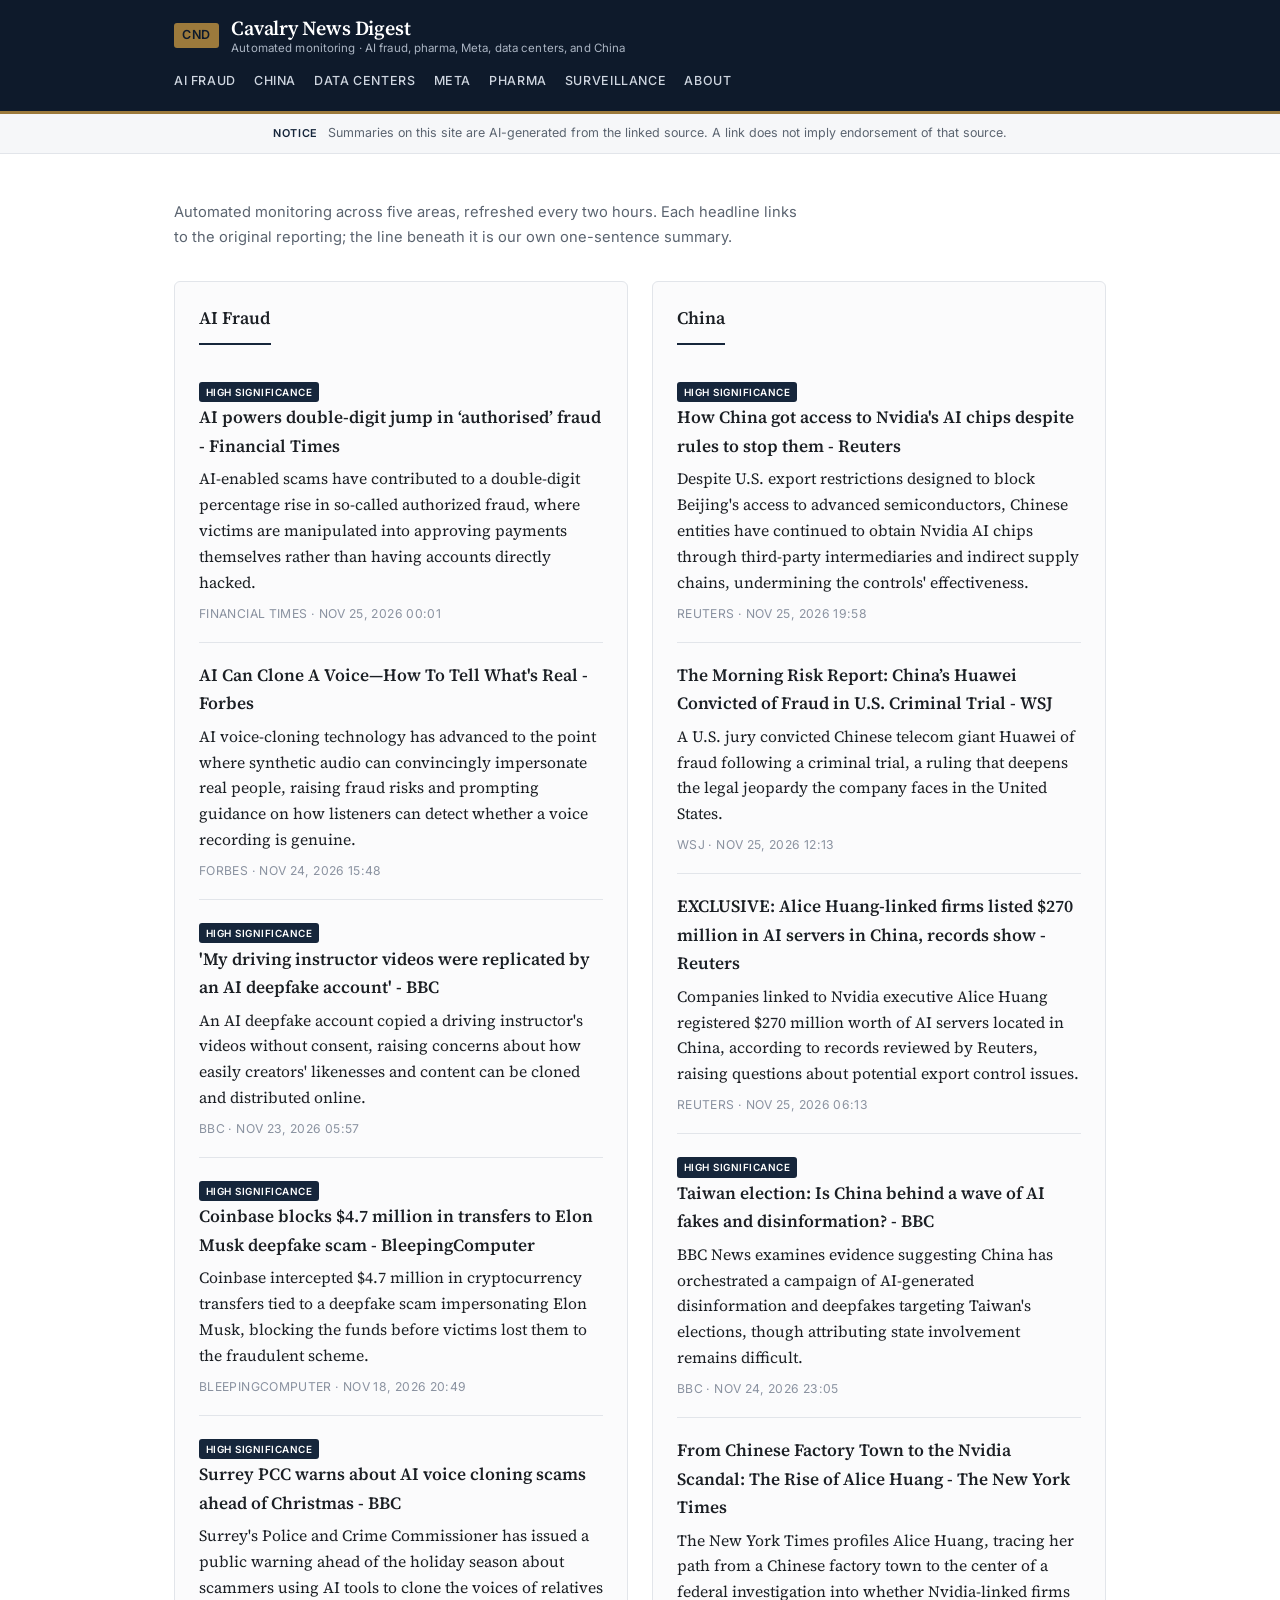
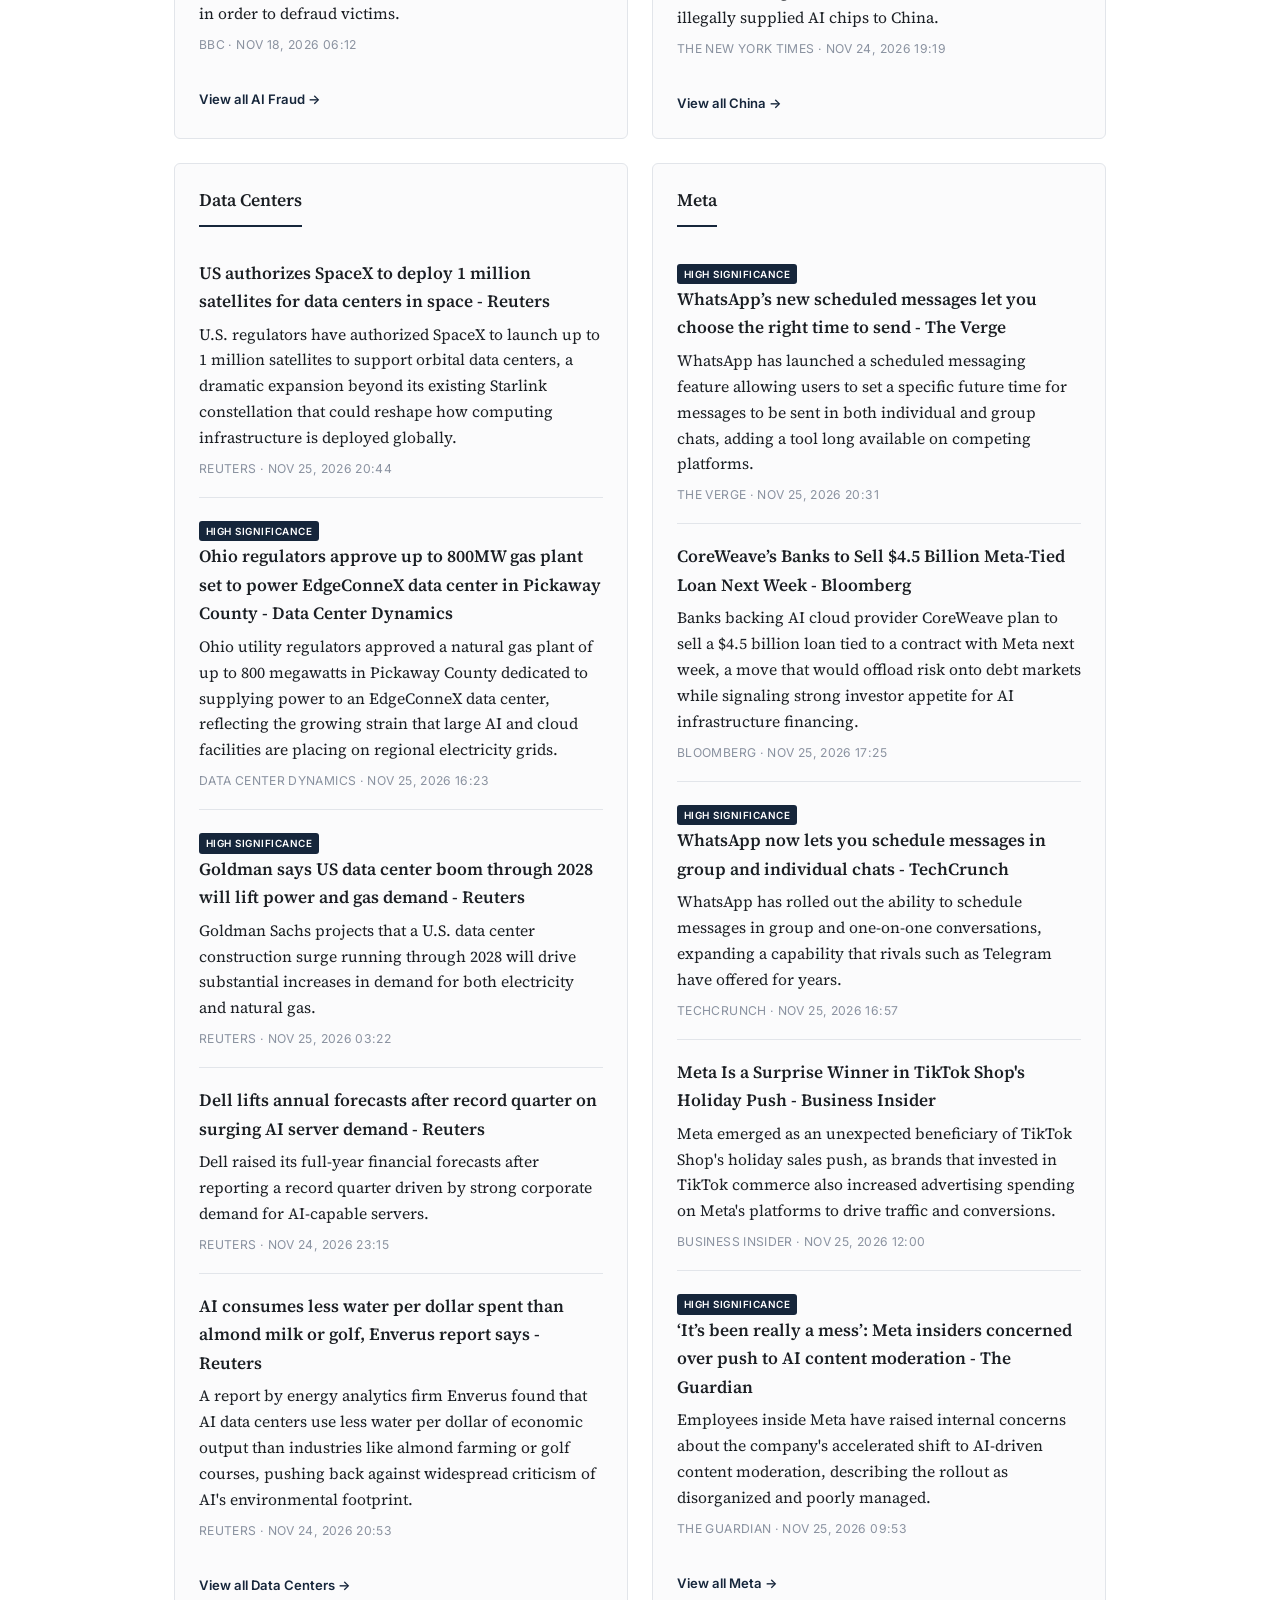
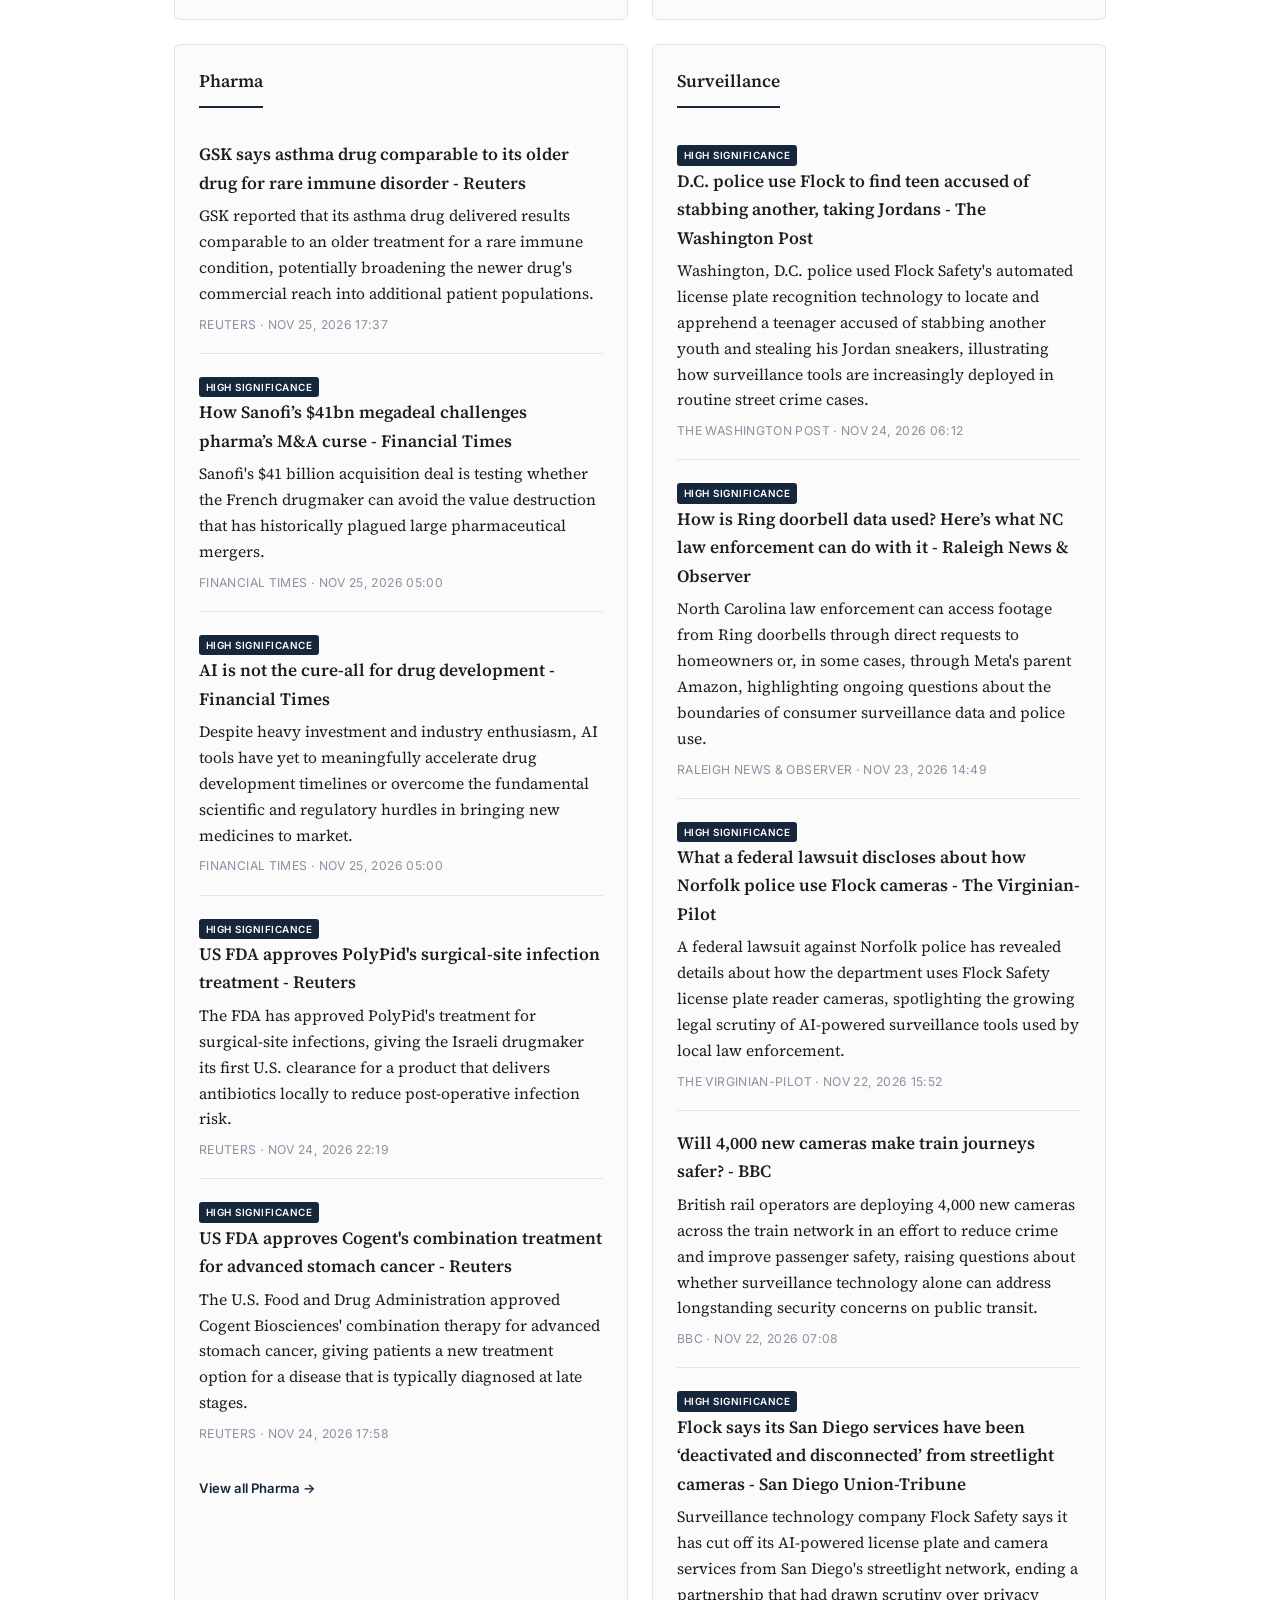
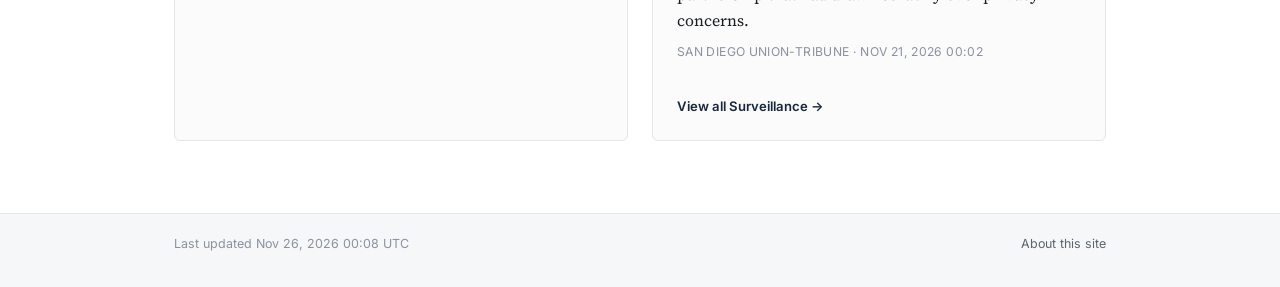
==== docs/index.html @ 22914a7c "chore: update digest.db and rebuild site [skip ci]" ====
<!DOCTYPE html>
<html lang="en">
<head>
<meta charset="utf-8">
<meta name="viewport" content="width=device-width, initial-scale=1">
<title>Cavalry News Digest — AI Fraud, Pharma, Meta, Data Centers, China</title>
<link rel="preconnect" href="https://fonts.googleapis.com">
<link rel="preconnect" href="https://fonts.gstatic.com" crossorigin>
<link href="https://fonts.googleapis.com/css2?family=Source+Serif+4:opsz,wght@8..60,400;8..60,600;8..60,700&family=Inter:wght@400;500;600&display=swap" rel="stylesheet">
<link rel="stylesheet" href="static/style.css">
</head>
<body>
<header class="site-header">
  <div class="site-header-inner">
    <a href="index.html" class="masthead">
      <span class="masthead-mark">CND</span>
      <span class="masthead-text">
        <span class="masthead-title">Cavalry News Digest</span>
        <span class="masthead-tagline">Automated monitoring &middot; AI fraud, pharma, Meta, data centers, and China</span>
      </span>
    </a>
    <nav>
      <a href="pillar/ai_fraud.html">AI Fraud</a><a href="pillar/china.html">China</a><a href="pillar/data_centers.html">Data Centers</a><a href="pillar/meta.html">Meta</a><a href="pillar/pharma.html">Pharma</a><a href="pillar/surveillance.html">Surveillance</a>
      <a href="about.html">About</a>
    </nav>
  </div>
</header>

<div class="disclosure">
  <span class="disclosure-label">Notice</span> Summaries on this site are AI-generated from the linked source. A link does not imply endorsement of that source.
</div>

<main>

<section class="intro">
  <p>Automated monitoring across five areas, refreshed every two hours. Each headline links to the original reporting; the line beneath it is our own one-sentence summary.</p>
</section>

<div class="pillar-grid">
  
  <section class="pillar-card">
    <h2><a href="pillar/ai_fraud.html">AI Fraud</a></h2>
    
      <ul class="item-list">
        
        <li class="item">
          <span class="badge">HIGH SIGNIFICANCE</span>
          <a class="item-title" href="https://news.google.com/rss/articles/CBMihAFBVV95cUxNNF80NGRVYmxHNXJjTFp1dGRLazZGbFNGM2FjUDFaUDNXWjJkR1VpdHFla3BESmZfLTdFR25ieWhLYzBFeFN1UlVILWtWUU9zM0JRM09xcjNlSUhFVlhCRVlMOFA4TGtSQmtVNzRqaW9lc3A4TDkySHRQcTlEbllwQ201Tmg?oc=5" rel="noopener noreferrer">AI powers double-digit jump in ‘authorised’ fraud - Financial Times</a>
          <p class="item-summary">AI-enabled scams have contributed to a double-digit percentage rise in so-called authorized fraud, where victims are manipulated into approving payments themselves rather than having accounts directly hacked.</p>
          <p class="item-meta">Financial Times &middot; Nov 25, 2026 00:01</p>
        </li>
        
        <li class="item">
          
          <a class="item-title" href="https://news.google.com/rss/articles/CBMigwFBVV95cUxNQ1o4R3NDM2lLVm9ROTFxRWIyU0VGcTg4RHV6aElreC12ZFlZMG4wMUpmSDdXVFRVWEVjMUZCTVZJUXpPOXJMOEFZM3pULXVORk8xWEhMRUk4QkhGeW9Md0xFdHVvbDgycHpyZHNVWlFNSklLdF9MYnVaMkNxNTYxVTlNUQ?oc=5" rel="noopener noreferrer">AI Can Clone A Voice—How To Tell What&#39;s Real - Forbes</a>
          <p class="item-summary">AI voice-cloning technology has advanced to the point where synthetic audio can convincingly impersonate real people, raising fraud risks and prompting guidance on how listeners can detect whether a voice recording is genuine.</p>
          <p class="item-meta">Forbes &middot; Nov 24, 2026 15:48</p>
        </li>
        
        <li class="item">
          <span class="badge">HIGH SIGNIFICANCE</span>
          <a class="item-title" href="https://news.google.com/rss/articles/CBMiW0FVX3lxTE53aUlObGZqc3NMdEE0YWhub1BpdUd3bmtwODRRVmdDbmlxR2ZqN2FuN1RNSTdVN19LVktMSVBBNjExVUkyeEdoSGI3WlBWRTBHekd3bDdWakdmbGc?oc=5" rel="noopener noreferrer">&#39;My driving instructor videos were replicated by an AI deepfake account&#39; - BBC</a>
          <p class="item-summary">An AI deepfake account copied a driving instructor&#39;s videos without consent, raising concerns about how easily creators&#39; likenesses and content can be cloned and distributed online.</p>
          <p class="item-meta">BBC &middot; Nov 23, 2026 05:57</p>
        </li>
        
        <li class="item">
          <span class="badge">HIGH SIGNIFICANCE</span>
          <a class="item-title" href="https://news.google.com/rss/articles/[base64]?oc=5" rel="noopener noreferrer">Coinbase blocks $4.7 million in transfers to Elon Musk deepfake scam - BleepingComputer</a>
          <p class="item-summary">Coinbase intercepted $4.7 million in cryptocurrency transfers tied to a deepfake scam impersonating Elon Musk, blocking the funds before victims lost them to the fraudulent scheme.</p>
          <p class="item-meta">BleepingComputer &middot; Nov 18, 2026 20:49</p>
        </li>
        
        <li class="item">
          <span class="badge">HIGH SIGNIFICANCE</span>
          <a class="item-title" href="https://news.google.com/rss/articles/CBMiW0FVX3lxTE5CWUlrNmpTZG9Vamhrd1phaGpOVlFlS2pTTGc3c3FKZk40cUpTV2lyU2Jtdm1aTktUTXJ6a2hBY1pjdlg5bWtyT05Bdk9QaE8ycFRLOVhlbE1aZDg?oc=5" rel="noopener noreferrer">Surrey PCC warns about AI voice cloning scams ahead of Christmas - BBC</a>
          <p class="item-summary">Surrey&#39;s Police and Crime Commissioner has issued a public warning ahead of the holiday season about scammers using AI tools to clone the voices of relatives in order to defraud victims.</p>
          <p class="item-meta">BBC &middot; Nov 18, 2026 06:12</p>
        </li>
        
      </ul>
      <a class="view-all" href="pillar/ai_fraud.html">View all AI Fraud →</a>
    
  </section>
  
  <section class="pillar-card">
    <h2><a href="pillar/china.html">China</a></h2>
    
      <ul class="item-list">
        
        <li class="item">
          <span class="badge">HIGH SIGNIFICANCE</span>
          <a class="item-title" href="https://news.google.com/rss/articles/[base64]?oc=5" rel="noopener noreferrer">How China got access to Nvidia&#39;s AI chips despite rules to stop them - Reuters</a>
          <p class="item-summary">Despite U.S. export restrictions designed to block Beijing&#39;s access to advanced semiconductors, Chinese entities have continued to obtain Nvidia AI chips through third-party intermediaries and indirect supply chains, undermining the controls&#39; effectiveness.</p>
          <p class="item-meta">Reuters &middot; Nov 25, 2026 19:58</p>
        </li>
        
        <li class="item">
          
          <a class="item-title" href="https://news.google.com/rss/articles/[base64]?oc=5" rel="noopener noreferrer">The Morning Risk Report: China’s Huawei Convicted of Fraud in U.S. Criminal Trial - WSJ</a>
          <p class="item-summary">A U.S. jury convicted Chinese telecom giant Huawei of fraud following a criminal trial, a ruling that deepens the legal jeopardy the company faces in the United States.</p>
          <p class="item-meta">WSJ &middot; Nov 25, 2026 12:13</p>
        </li>
        
        <li class="item">
          
          <a class="item-title" href="https://news.google.com/rss/articles/[base64]?oc=5" rel="noopener noreferrer">EXCLUSIVE: Alice Huang-linked firms listed $270 million in AI servers in China, records show - Reuters</a>
          <p class="item-summary">Companies linked to Nvidia executive Alice Huang registered $270 million worth of AI servers located in China, according to records reviewed by Reuters, raising questions about potential export control issues.</p>
          <p class="item-meta">Reuters &middot; Nov 25, 2026 06:13</p>
        </li>
        
        <li class="item">
          <span class="badge">HIGH SIGNIFICANCE</span>
          <a class="item-title" href="https://news.google.com/rss/articles/CBMiW0FVX3lxTFB5UnMtT3h2WTBtb1g5eG1ZTEx1VEx1clpyS1dIdTdhNHBmNS1sbFRZa01RamRQY3ZBUEFCdGw1blIxMlNUSENTWktkbHdsNDZmVG12NXRDazVoSUk?oc=5" rel="noopener noreferrer">Taiwan election: Is China behind a wave of AI fakes and disinformation? - BBC</a>
          <p class="item-summary">BBC News examines evidence suggesting China has orchestrated a campaign of AI-generated disinformation and deepfakes targeting Taiwan&#39;s elections, though attributing state involvement remains difficult.</p>
          <p class="item-meta">BBC &middot; Nov 24, 2026 23:05</p>
        </li>
        
        <li class="item">
          
          <a class="item-title" href="https://news.google.com/rss/articles/CBMifkFVX3lxTE5zelRkcXN1RXlRQWpxa3AweUdLaHc5Y191WEZDdkljbmwtYlhEVVEyNzhLS0I3azBxR0ExWUFqcUp1ZXZPU3FRRzd3OU5NbV9HeEpYd3Qzb01OS2V3VVVtR0dFQm9YOVg1MHc1UWdqQmxvTnRPUTNXRHV0UjBDQQ?oc=5" rel="noopener noreferrer">From Chinese Factory Town to the Nvidia Scandal: The Rise of Alice Huang - The New York Times</a>
          <p class="item-summary">The New York Times profiles Alice Huang, tracing her path from a Chinese factory town to the center of a federal investigation into whether Nvidia-linked firms illegally supplied AI chips to China.</p>
          <p class="item-meta">The New York Times &middot; Nov 24, 2026 19:19</p>
        </li>
        
      </ul>
      <a class="view-all" href="pillar/china.html">View all China →</a>
    
  </section>
  
  <section class="pillar-card">
    <h2><a href="pillar/data_centers.html">Data Centers</a></h2>
    
      <ul class="item-list">
        
        <li class="item">
          
          <a class="item-title" href="https://news.google.com/rss/articles/[base64]?oc=5" rel="noopener noreferrer">US authorizes SpaceX to deploy 1 million satellites for data centers in space - Reuters</a>
          <p class="item-summary">U.S. regulators have authorized SpaceX to launch up to 1 million satellites to support orbital data centers, a dramatic expansion beyond its existing Starlink constellation that could reshape how computing infrastructure is deployed globally.</p>
          <p class="item-meta">Reuters &middot; Nov 25, 2026 20:44</p>
        </li>
        
        <li class="item">
          <span class="badge">HIGH SIGNIFICANCE</span>
          <a class="item-title" href="https://news.google.com/rss/articles/[base64]?oc=5" rel="noopener noreferrer">Ohio regulators approve up to 800MW gas plant set to power EdgeConneX data center in Pickaway County - Data Center Dynamics</a>
          <p class="item-summary">Ohio utility regulators approved a natural gas plant of up to 800 megawatts in Pickaway County dedicated to supplying power to an EdgeConneX data center, reflecting the growing strain that large AI and cloud facilities are placing on regional electricity grids.</p>
          <p class="item-meta">Data Center Dynamics &middot; Nov 25, 2026 16:23</p>
        </li>
        
        <li class="item">
          <span class="badge">HIGH SIGNIFICANCE</span>
          <a class="item-title" href="https://news.google.com/rss/articles/[base64]?oc=5" rel="noopener noreferrer">Goldman says US data center boom through 2028 will lift power and gas demand - Reuters</a>
          <p class="item-summary">Goldman Sachs projects that a U.S. data center construction surge running through 2028 will drive substantial increases in demand for both electricity and natural gas.</p>
          <p class="item-meta">Reuters &middot; Nov 25, 2026 03:22</p>
        </li>
        
        <li class="item">
          
          <a class="item-title" href="https://news.google.com/rss/articles/[base64]?oc=5" rel="noopener noreferrer">Dell lifts annual forecasts after record quarter on surging AI server demand - Reuters</a>
          <p class="item-summary">Dell raised its full-year financial forecasts after reporting a record quarter driven by strong corporate demand for AI-capable servers.</p>
          <p class="item-meta">Reuters &middot; Nov 24, 2026 23:15</p>
        </li>
        
        <li class="item">
          
          <a class="item-title" href="https://news.google.com/rss/articles/[base64]?oc=5" rel="noopener noreferrer">AI consumes less water per dollar spent than almond milk or golf, Enverus report says - Reuters</a>
          <p class="item-summary">A report by energy analytics firm Enverus found that AI data centers use less water per dollar of economic output than industries like almond farming or golf courses, pushing back against widespread criticism of AI&#39;s environmental footprint.</p>
          <p class="item-meta">Reuters &middot; Nov 24, 2026 20:53</p>
        </li>
        
      </ul>
      <a class="view-all" href="pillar/data_centers.html">View all Data Centers →</a>
    
  </section>
  
  <section class="pillar-card">
    <h2><a href="pillar/meta.html">Meta</a></h2>
    
      <ul class="item-list">
        
        <li class="item">
          <span class="badge">HIGH SIGNIFICANCE</span>
          <a class="item-title" href="https://news.google.com/rss/articles/CBMic0FVX3lxTFBjUEt1ZnJSYlppSE9EZEQyOG1aZ3gwM2UtcFZyYk8wWHM3cFJkV0s4NWVPMVBZOHplNzdnWlpkakdFOVk5ZHZVMzV5bzhVUExYMktRbW1ZUjdzVFZGZkJBVEtrSmw4X0Y5RlF3amUzYVktSE0?oc=5" rel="noopener noreferrer">WhatsApp’s new scheduled messages let you choose the right time to send - The Verge</a>
          <p class="item-summary">WhatsApp has launched a scheduled messaging feature allowing users to set a specific future time for messages to be sent in both individual and group chats, adding a tool long available on competing platforms.</p>
          <p class="item-meta">The Verge &middot; Nov 25, 2026 20:31</p>
        </li>
        
        <li class="item">
          
          <a class="item-title" href="https://news.google.com/rss/articles/[base64]?oc=5" rel="noopener noreferrer">CoreWeave’s Banks to Sell $4.5 Billion Meta-Tied Loan Next Week - Bloomberg</a>
          <p class="item-summary">Banks backing AI cloud provider CoreWeave plan to sell a $4.5 billion loan tied to a contract with Meta next week, a move that would offload risk onto debt markets while signaling strong investor appetite for AI infrastructure financing.</p>
          <p class="item-meta">Bloomberg &middot; Nov 25, 2026 17:25</p>
        </li>
        
        <li class="item">
          <span class="badge">HIGH SIGNIFICANCE</span>
          <a class="item-title" href="https://news.google.com/rss/articles/[base64]?oc=5" rel="noopener noreferrer">WhatsApp now lets you schedule messages in group and individual chats - TechCrunch</a>
          <p class="item-summary">WhatsApp has rolled out the ability to schedule messages in group and one-on-one conversations, expanding a capability that rivals such as Telegram have offered for years.</p>
          <p class="item-meta">TechCrunch &middot; Nov 25, 2026 16:57</p>
        </li>
        
        <li class="item">
          
          <a class="item-title" href="https://news.google.com/rss/articles/[base64]?oc=5" rel="noopener noreferrer">Meta Is a Surprise Winner in TikTok Shop&#39;s Holiday Push - Business Insider</a>
          <p class="item-summary">Meta emerged as an unexpected beneficiary of TikTok Shop&#39;s holiday sales push, as brands that invested in TikTok commerce also increased advertising spending on Meta&#39;s platforms to drive traffic and conversions.</p>
          <p class="item-meta">Business Insider &middot; Nov 25, 2026 12:00</p>
        </li>
        
        <li class="item">
          <span class="badge">HIGH SIGNIFICANCE</span>
          <a class="item-title" href="https://news.google.com/rss/articles/[base64]?oc=5" rel="noopener noreferrer">‘It’s been really a mess’: Meta insiders concerned over push to AI content moderation - The Guardian</a>
          <p class="item-summary">Employees inside Meta have raised internal concerns about the company&#39;s accelerated shift to AI-driven content moderation, describing the rollout as disorganized and poorly managed.</p>
          <p class="item-meta">The Guardian &middot; Nov 25, 2026 09:53</p>
        </li>
        
      </ul>
      <a class="view-all" href="pillar/meta.html">View all Meta →</a>
    
  </section>
  
  <section class="pillar-card">
    <h2><a href="pillar/pharma.html">Pharma</a></h2>
    
      <ul class="item-list">
        
        <li class="item">
          
          <a class="item-title" href="https://news.google.com/rss/articles/[base64]?oc=5" rel="noopener noreferrer">GSK says asthma drug comparable to its older drug for rare immune disorder - Reuters</a>
          <p class="item-summary">GSK reported that its asthma drug delivered results comparable to an older treatment for a rare immune condition, potentially broadening the newer drug&#39;s commercial reach into additional patient populations.</p>
          <p class="item-meta">Reuters &middot; Nov 25, 2026 17:37</p>
        </li>
        
        <li class="item">
          <span class="badge">HIGH SIGNIFICANCE</span>
          <a class="item-title" href="https://news.google.com/rss/articles/CBMihAFBVV95cUxQQ3lkbVA4QjBBT0RvbTAzRUZnOXp5UHotVkhVcXo3RldNVXYybTQ3STR2Q0laeS05cnJFUzRVR1hfazdzYkxCbFhEcmxEVUFXUThuT1N3THdMR29hdTdidzUwM2xGa2ozTmVsYnpERzFPb1A0RkxKSnZ4ZGY4X2NvNDdZeHo?oc=5" rel="noopener noreferrer">How Sanofi’s $41bn megadeal challenges pharma’s M&amp;A curse - Financial Times</a>
          <p class="item-summary">Sanofi&#39;s $41 billion acquisition deal is testing whether the French drugmaker can avoid the value destruction that has historically plagued large pharmaceutical mergers.</p>
          <p class="item-meta">Financial Times &middot; Nov 25, 2026 05:00</p>
        </li>
        
        <li class="item">
          <span class="badge">HIGH SIGNIFICANCE</span>
          <a class="item-title" href="https://news.google.com/rss/articles/CBMicEFVX3lxTE5pbnRveWRjV1k0c3Q3dG9UUFhoMG1KQ0hKQkIwS0VIbENfbXEwTEZBSXJEVHRfMm5tRDh6RkZ0TmYyWTdPUXl0WHJ5YjA4VW01cUc5Qm1WTVZTV0hWcTk4akRQTEJiTGhUVzg2Z0dPdnE?oc=5" rel="noopener noreferrer">AI is not the cure-all for drug development - Financial Times</a>
          <p class="item-summary">Despite heavy investment and industry enthusiasm, AI tools have yet to meaningfully accelerate drug development timelines or overcome the fundamental scientific and regulatory hurdles in bringing new medicines to market.</p>
          <p class="item-meta">Financial Times &middot; Nov 25, 2026 05:00</p>
        </li>
        
        <li class="item">
          <span class="badge">HIGH SIGNIFICANCE</span>
          <a class="item-title" href="https://news.google.com/rss/articles/[base64]?oc=5" rel="noopener noreferrer">US FDA approves PolyPid&#39;s surgical-site infection treatment - Reuters</a>
          <p class="item-summary">The FDA has approved PolyPid&#39;s treatment for surgical-site infections, giving the Israeli drugmaker its first U.S. clearance for a product that delivers antibiotics locally to reduce post-operative infection risk.</p>
          <p class="item-meta">Reuters &middot; Nov 24, 2026 22:19</p>
        </li>
        
        <li class="item">
          <span class="badge">HIGH SIGNIFICANCE</span>
          <a class="item-title" href="https://news.google.com/rss/articles/[base64]?oc=5" rel="noopener noreferrer">US FDA approves Cogent&#39;s combination treatment for advanced stomach cancer - Reuters</a>
          <p class="item-summary">The U.S. Food and Drug Administration approved Cogent Biosciences&#39; combination therapy for advanced stomach cancer, giving patients a new treatment option for a disease that is typically diagnosed at late stages.</p>
          <p class="item-meta">Reuters &middot; Nov 24, 2026 17:58</p>
        </li>
        
      </ul>
      <a class="view-all" href="pillar/pharma.html">View all Pharma →</a>
    
  </section>
  
  <section class="pillar-card">
    <h2><a href="pillar/surveillance.html">Surveillance</a></h2>
    
      <ul class="item-list">
        
        <li class="item">
          <span class="badge">HIGH SIGNIFICANCE</span>
          <a class="item-title" href="https://news.google.com/rss/articles/[base64]?oc=5" rel="noopener noreferrer">D.C. police use Flock to find teen accused of stabbing another, taking Jordans - The Washington Post</a>
          <p class="item-summary">Washington, D.C. police used Flock Safety&#39;s automated license plate recognition technology to locate and apprehend a teenager accused of stabbing another youth and stealing his Jordan sneakers, illustrating how surveillance tools are increasingly deployed in routine street crime cases.</p>
          <p class="item-meta">The Washington Post &middot; Nov 24, 2026 06:12</p>
        </li>
        
        <li class="item">
          <span class="badge">HIGH SIGNIFICANCE</span>
          <a class="item-title" href="https://news.google.com/rss/articles/[base64]?oc=5" rel="noopener noreferrer">How is Ring doorbell data used? Here’s what NC law enforcement can do with it - Raleigh News &amp; Observer</a>
          <p class="item-summary">North Carolina law enforcement can access footage from Ring doorbells through direct requests to homeowners or, in some cases, through Meta&#39;s parent Amazon, highlighting ongoing questions about the boundaries of consumer surveillance data and police use.</p>
          <p class="item-meta">Raleigh News &amp; Observer &middot; Nov 23, 2026 14:49</p>
        </li>
        
        <li class="item">
          <span class="badge">HIGH SIGNIFICANCE</span>
          <a class="item-title" href="https://news.google.com/rss/articles/[base64]?oc=5" rel="noopener noreferrer">What a federal lawsuit discloses about how Norfolk police use Flock cameras - The Virginian-Pilot</a>
          <p class="item-summary">A federal lawsuit against Norfolk police has revealed details about how the department uses Flock Safety license plate reader cameras, spotlighting the growing legal scrutiny of AI-powered surveillance tools used by local law enforcement.</p>
          <p class="item-meta">The Virginian-Pilot &middot; Nov 22, 2026 15:52</p>
        </li>
        
        <li class="item">
          
          <a class="item-title" href="https://news.google.com/rss/articles/CBMiW0FVX3lxTFB5RjFYNWxfQmtBT1poS2pqbDRwSHZCZG9CX3FTSldRbV8wLVg5enZDQTNCYzgzSENpcnhRcWZXeUpjVGl5OUdMNE5tUUZSb214dUNESnVZbGxwSUk?oc=5" rel="noopener noreferrer">Will 4,000 new cameras make train journeys safer? - BBC</a>
          <p class="item-summary">British rail operators are deploying 4,000 new cameras across the train network in an effort to reduce crime and improve passenger safety, raising questions about whether surveillance technology alone can address longstanding security concerns on public transit.</p>
          <p class="item-meta">BBC &middot; Nov 22, 2026 07:08</p>
        </li>
        
        <li class="item">
          <span class="badge">HIGH SIGNIFICANCE</span>
          <a class="item-title" href="https://news.google.com/rss/articles/[base64]?oc=5" rel="noopener noreferrer">Flock says its San Diego services have been ‘deactivated and disconnected’ from streetlight cameras - San Diego Union-Tribune</a>
          <p class="item-summary">Surveillance technology company Flock Safety says it has cut off its AI-powered license plate and camera services from San Diego&#39;s streetlight network, ending a partnership that had drawn scrutiny over privacy concerns.</p>
          <p class="item-meta">San Diego Union-Tribune &middot; Nov 21, 2026 00:02</p>
        </li>
        
      </ul>
      <a class="view-all" href="pillar/surveillance.html">View all Surveillance →</a>
    
  </section>
  
</div>


</main>

<footer>
  <div class="footer-inner">
    <p class="footer-updated">Last updated Nov 26, 2026 00:08 UTC</p>
    <p class="footer-links"><a href="about.html">About this site</a></p>
  </div>
</footer>
</body>
</html>
---- docs/static/style.css ----
:root {
  --navy: #16263b;
  --navy-deep: #0e1a2b;
  --gold: #9c7a3c;
  --text: #1b1f24;
  --muted: #5b6470;
  --faint: #8a92a0;
  --border: #e2e5ea;
  --border-strong: #c9ced6;
  --bg: #ffffff;
  --bg-subtle: #f6f7f9;
  --bg-card: #fbfbfc;
  --serif: "Source Serif 4", Georgia, "Times New Roman", serif;
  --sans: "Inter", -apple-system, BlinkMacSystemFont, "Segoe UI", sans-serif;
}

* { box-sizing: border-box; }

html { -webkit-font-smoothing: antialiased; }

body {
  font-family: var(--serif);
  color: var(--text);
  background: var(--bg);
  margin: 0;
  line-height: 1.65;
}

a { color: var(--navy); text-decoration: none; }
a:hover { text-decoration: underline; }

/* ── Masthead ─────────────────────────────────────────────────────────────── */

.site-header {
  background: var(--navy-deep);
  border-bottom: 3px solid var(--gold);
}
.site-header-inner {
  max-width: 980px;
  margin: 0 auto;
  display: flex;
  justify-content: space-between;
  align-items: center;
  flex-wrap: wrap;
  gap: 16px;
  padding: 16px 24px;
}

.masthead {
  display: flex;
  align-items: center;
  gap: 12px;
  color: #fff;
}
.masthead:hover { text-decoration: none; }
.masthead-mark {
  font-family: var(--sans);
  font-weight: 600;
  font-size: 0.78rem;
  letter-spacing: 0.06em;
  color: var(--navy-deep);
  background: var(--gold);
  padding: 6px 8px;
  border-radius: 3px;
  line-height: 1;
}
.masthead-text {
  display: flex;
  flex-direction: column;
  line-height: 1.25;
}
.masthead-title {
  font-family: var(--serif);
  font-weight: 600;
  font-size: 1.25rem;
  color: #fff;
  letter-spacing: -0.01em;
}
.masthead-tagline {
  font-family: var(--sans);
  font-size: 0.72rem;
  color: #aab4c2;
  letter-spacing: 0.01em;
}

.site-header nav {
  display: flex;
  flex-wrap: wrap;
  gap: 4px 18px;
}
.site-header nav a {
  font-family: var(--sans);
  font-size: 0.78rem;
  font-weight: 500;
  color: #cfd6e0;
  text-transform: uppercase;
  letter-spacing: 0.05em;
  padding-bottom: 2px;
  border-bottom: 1px solid transparent;
}
.site-header nav a:hover {
  color: #fff;
  text-decoration: none;
  border-bottom-color: var(--gold);
}

/* ── Disclosure strip ─────────────────────────────────────────────────────── */

.disclosure {
  background: var(--bg-subtle);
  border-bottom: 1px solid var(--border);
  font-family: var(--sans);
  font-size: 0.78rem;
  color: var(--muted);
  text-align: center;
  padding: 9px 16px;
}
.disclosure-label {
  font-weight: 600;
  color: var(--navy);
  text-transform: uppercase;
  font-size: 0.68rem;
  letter-spacing: 0.06em;
  margin-right: 6px;
}

/* ── Layout ───────────────────────────────────────────────────────────────── */

main {
  max-width: 980px;
  margin: 0 auto;
  padding: 32px 24px 72px;
}

.intro {
  font-family: var(--sans);
  font-size: 0.92rem;
  color: var(--muted);
  margin-bottom: 32px;
  max-width: 640px;
}

/* ── Home page pillar cards ──────────────────────────────────────────────── */

.pillar-grid {
  display: grid;
  grid-template-columns: repeat(auto-fit, minmax(400px, 1fr));
  gap: 24px;
}

.pillar-card {
  background: var(--bg-card);
  border: 1px solid var(--border);
  border-radius: 6px;
  padding: 22px 24px;
}
.pillar-card h2 {
  margin: 0 0 14px;
  font-size: 1.1rem;
  font-weight: 600;
  border-bottom: 2px solid var(--navy);
  padding-bottom: 10px;
  display: inline-block;
}
.pillar-card h2 a { color: var(--text); }
.pillar-card h2 a:hover { text-decoration: none; color: var(--navy); }

/* ── Section headings (pillar pages) ─────────────────────────────────────── */

.section-heading {
  margin-top: 40px;
  font-family: var(--sans);
  font-size: 0.82rem;
  font-weight: 600;
  text-transform: uppercase;
  letter-spacing: 0.08em;
  color: var(--navy);
  border-bottom: 1px solid var(--border);
  padding-bottom: 8px;
}

.pillar-page-header {
  display: flex;
  justify-content: space-between;
  align-items: baseline;
  flex-wrap: wrap;
  gap: 12px;
  border-bottom: 3px solid var(--navy);
  padding-bottom: 14px;
}
.pillar-page-header h1 {
  margin: 0;
  font-size: 1.85rem;
  font-weight: 600;
  letter-spacing: -0.01em;
}
.date-filter {
  font-family: var(--sans);
  font-size: 0.82rem;
  color: var(--muted);
}
.date-filter select {
  font-family: var(--sans);
  font-size: 0.82rem;
  padding: 4px 6px;
  border: 1px solid var(--border-strong);
  border-radius: 4px;
  background: #fff;
  color: var(--text);
}

/* ── Items ────────────────────────────────────────────────────────────────── */

.item-list { list-style: none; margin: 0; padding: 0; }
.item { padding: 18px 0; border-bottom: 1px solid var(--border); }
.item:last-child { border-bottom: none; }

.item-title {
  font-size: 1.08rem;
  font-weight: 600;
  display: inline-block;
  color: var(--text);
}
.item-title:hover { color: var(--navy); }

.item-summary {
  margin: 6px 0 8px;
  font-size: 0.98rem;
  color: var(--text);
}
.item-meta {
  margin: 0;
  font-family: var(--sans);
  font-size: 0.76rem;
  color: var(--faint);
  text-transform: uppercase;
  letter-spacing: 0.03em;
}

.badge {
  display: inline-block;
  font-family: var(--sans);
  font-size: 0.62rem;
  font-weight: 600;
  background: var(--navy);
  color: #fff;
  padding: 2px 7px;
  border-radius: 3px;
  margin-right: 8px;
  vertical-align: middle;
  letter-spacing: 0.05em;
  text-transform: uppercase;
}

.view-all {
  display: inline-block;
  margin-top: 16px;
  font-family: var(--sans);
  font-size: 0.82rem;
  font-weight: 600;
  color: var(--navy);
}

.empty-state {
  font-family: var(--sans);
  color: var(--faint);
  font-style: italic;
  font-size: 0.9rem;
}

/* ── Footer ───────────────────────────────────────────────────────────────── */

footer {
  background: var(--bg-subtle);
  border-top: 1px solid var(--border);
}
.footer-inner {
  max-width: 980px;
  margin: 0 auto;
  padding: 20px 24px 32px;
  font-family: var(--sans);
  font-size: 0.78rem;
  color: var(--faint);
  display: flex;
  justify-content: space-between;
  flex-wrap: wrap;
  gap: 8px;
}
.footer-updated { margin: 0; }
.footer-links { margin: 0; }
.footer-links a { color: var(--muted); }

/* ── Social Pulse ─────────────────────────────────────────────────────────── */

:root {
  --social: #7c4a1e;          /* warm amber-brown — distinct from news navy */
  --social-light: #a0601a;
  --social-bg: #fdf8f3;
  --social-border: #e8d5bf;
  --social-warn-bg: #fff8eb;
  --social-warn-border: #d97706;
}

.social-pulse-preview {
  margin-top: 48px;
  padding-top: 32px;
  border-top: 3px solid var(--social-border);
}

.social-preview-header {
  display: flex;
  justify-content: space-between;
  align-items: flex-start;
  flex-wrap: wrap;
  gap: 12px;
  margin-bottom: 12px;
}
.social-preview-title {
  margin: 0 0 2px;
  font-size: 1.3rem;
  font-weight: 600;
  color: var(--social);
  letter-spacing: -0.01em;
}
.social-preview-subhead {
  margin: 0;
  font-family: var(--sans);
  font-size: 0.8rem;
  color: var(--muted);
}

/* Warning banners */
.social-warning {
  background: var(--social-warn-bg);
  border: 1px solid var(--social-warn-border);
  border-left: 4px solid var(--social-warn-border);
  border-radius: 4px;
  font-family: var(--sans);
  font-size: 0.82rem;
  color: var(--text);
  padding: 12px 16px;
  margin-bottom: 28px;
  max-width: 760px;
}
.social-warning-inline {
  background: var(--social-warn-bg);
  border-left: 3px solid var(--social-warn-border);
  font-family: var(--sans);
  font-size: 0.78rem;
  color: var(--muted);
  padding: 8px 12px;
  margin-bottom: 20px;
  border-radius: 0 3px 3px 0;
}
.social-warning-label {
  font-weight: 700;
  color: #92400e;
  text-transform: uppercase;
  font-size: 0.68rem;
  letter-spacing: 0.06em;
  margin-right: 6px;
}

/* Home page grid */
.social-grid {
  display: grid;
  grid-template-columns: repeat(auto-fit, minmax(340px, 1fr));
  gap: 20px;
}
.social-card {
  background: var(--social-bg);
  border: 1px solid var(--social-border);
  border-radius: 6px;
  padding: 18px 20px;
}
.social-card-heading {
  margin: 0 0 12px;
  font-size: 0.95rem;
  font-weight: 600;
  color: var(--social);
  font-family: var(--sans);
  text-transform: uppercase;
  letter-spacing: 0.05em;
  border-bottom: 1px solid var(--social-border);
  padding-bottom: 8px;
}

/* Full Social Pulse page */
.social-pulse-page {}
.social-page-header {
  border-bottom: 3px solid var(--social);
  padding-bottom: 14px;
  margin-bottom: 24px;
}
.social-page-header h1 {
  margin: 0 0 4px;
  font-size: 1.85rem;
  font-weight: 600;
  color: var(--social);
  letter-spacing: -0.01em;
}
.social-page-subhead {
  margin: 0;
  font-family: var(--sans);
  font-size: 0.88rem;
  color: var(--muted);
}
.social-pillar-section {
  margin-bottom: 40px;
}
.social-pillar-heading {
  font-family: var(--sans);
  font-size: 0.82rem;
  font-weight: 700;
  text-transform: uppercase;
  letter-spacing: 0.08em;
  color: var(--social);
  border-bottom: 1px solid var(--social-border);
  padding-bottom: 8px;
  margin-bottom: 0;
}

/* Shared social item styles */
.social-item-list { list-style: none; margin: 0; padding: 0; }
.social-item {
  padding: 14px 0;
  border-bottom: 1px solid var(--social-border);
}
.social-item:last-child { border-bottom: none; }

.social-item-title {
  font-size: 1rem;
  font-weight: 600;
  display: inline-block;
  color: var(--text);
  line-height: 1.4;
}
.social-item-title:hover { color: var(--social); }

.social-item-summary {
  margin: 5px 0 6px;
  font-size: 0.93rem;
  color: var(--text);
}
.ai-label {
  font-family: var(--sans);
  font-size: 0.65rem;
  font-weight: 700;
  text-transform: uppercase;
  letter-spacing: 0.06em;
  color: var(--muted);
  background: var(--bg-subtle);
  border: 1px solid var(--border);
  border-radius: 3px;
  padding: 1px 5px;
  margin-right: 6px;
  vertical-align: middle;
}
.social-item-meta {
  margin: 0;
  font-family: var(--sans);
  font-size: 0.74rem;
  color: var(--faint);
  text-transform: uppercase;
  letter-spacing: 0.03em;
}

/* ── About page ───────────────────────────────────────────────────────────── */

.about-page h1 {
  margin-top: 0;
  font-size: 1.85rem;
  font-weight: 600;
  border-bottom: 3px solid var(--navy);
  padding-bottom: 14px;
}
.about-page h2 {
  font-family: var(--sans);
  font-size: 0.85rem;
  font-weight: 600;
  text-transform: uppercase;
  letter-spacing: 0.06em;
  color: var(--navy);
  margin-top: 32px;
}
.about-page p { max-width: 680px; }
.placeholder {
  font-family: var(--sans);
  font-size: 0.92rem;
  color: var(--muted);
  font-style: italic;
  background: var(--bg-subtle);
  padding: 10px 14px;
  border-left: 3px solid var(--gold);
  max-width: 680px;
}
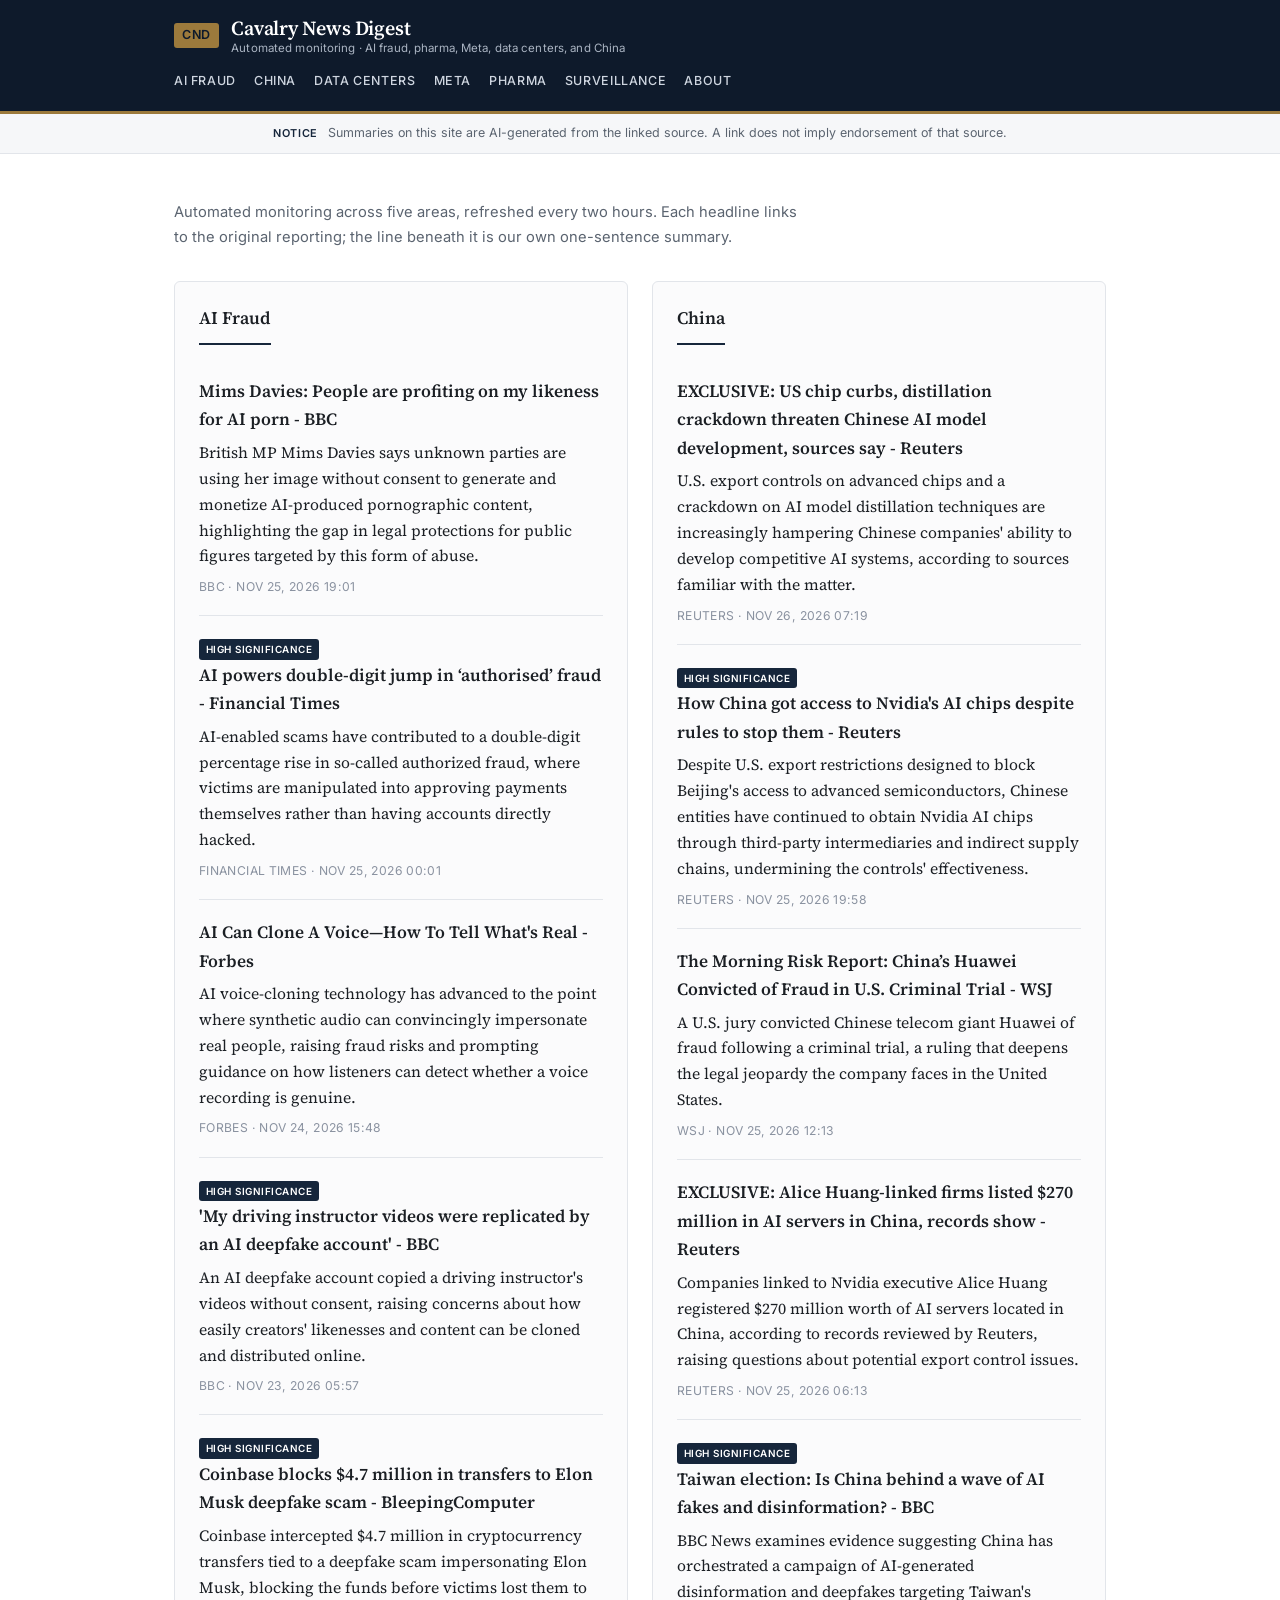
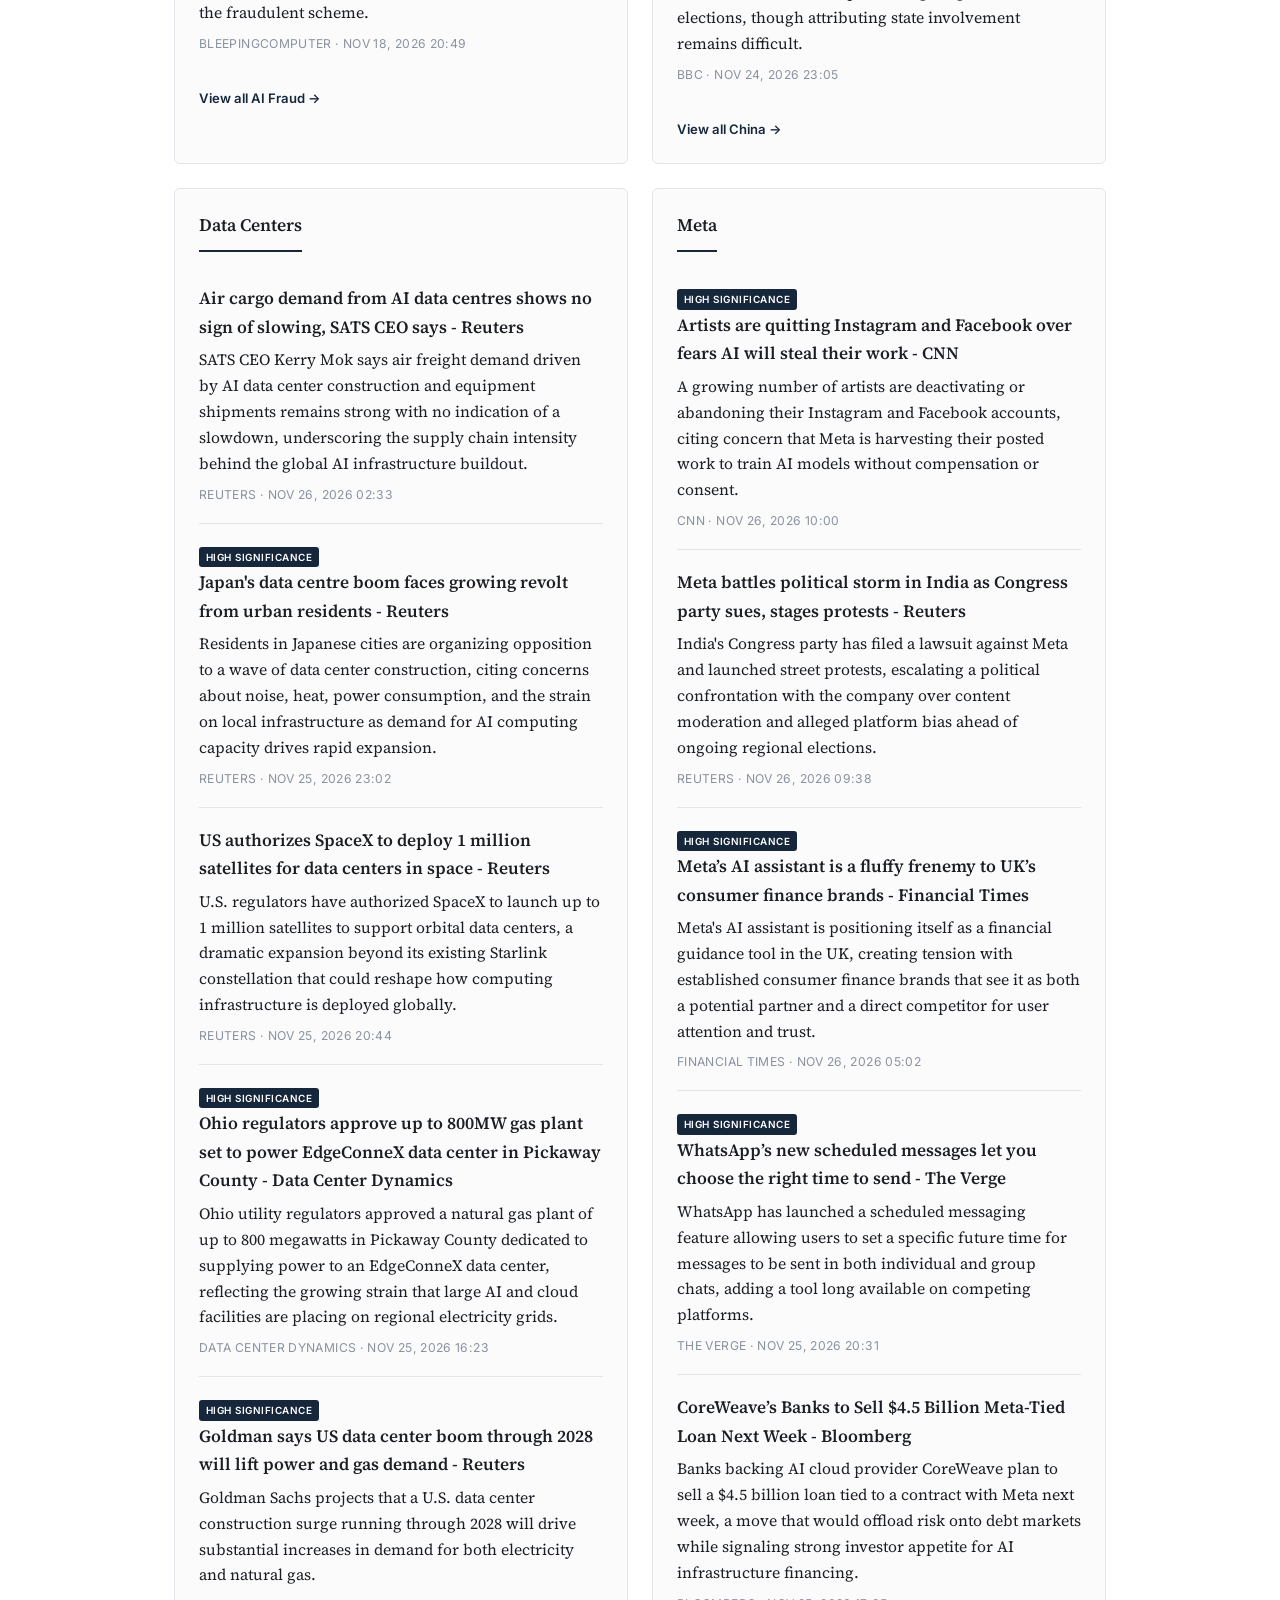
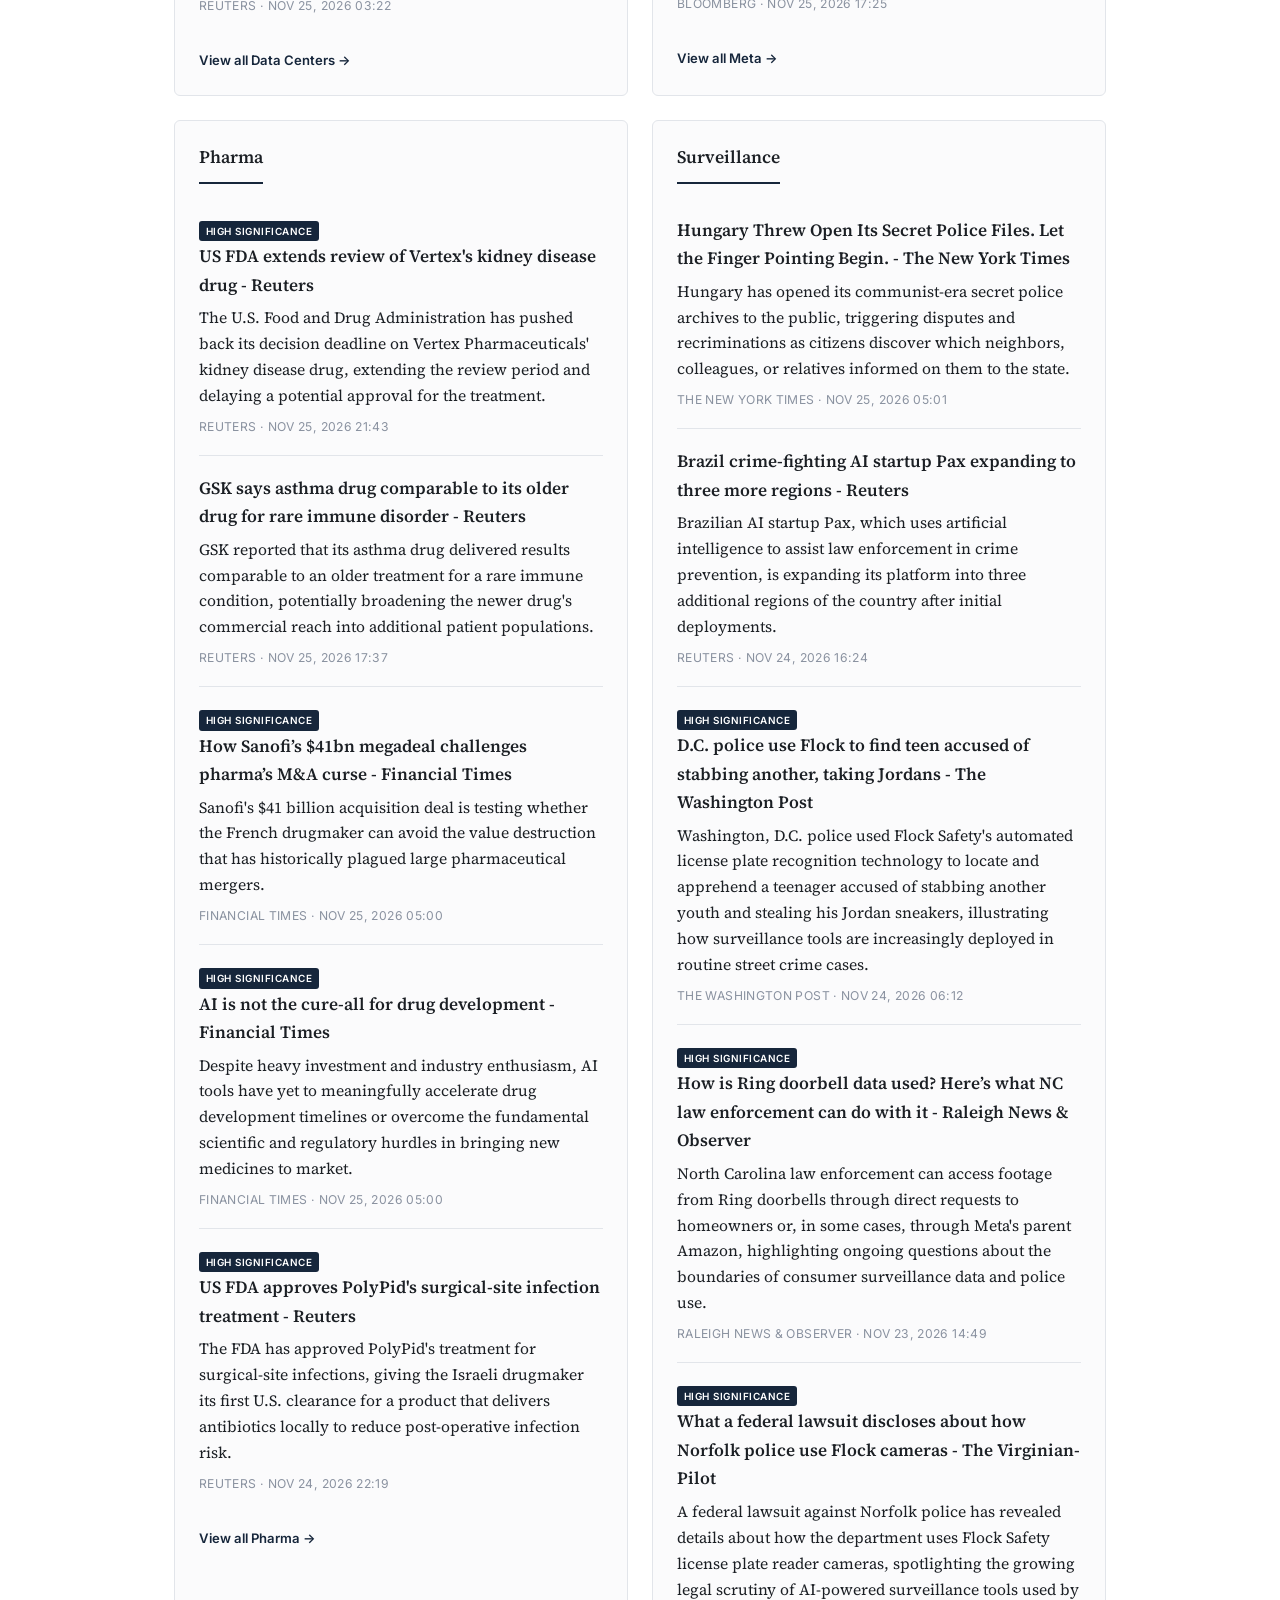
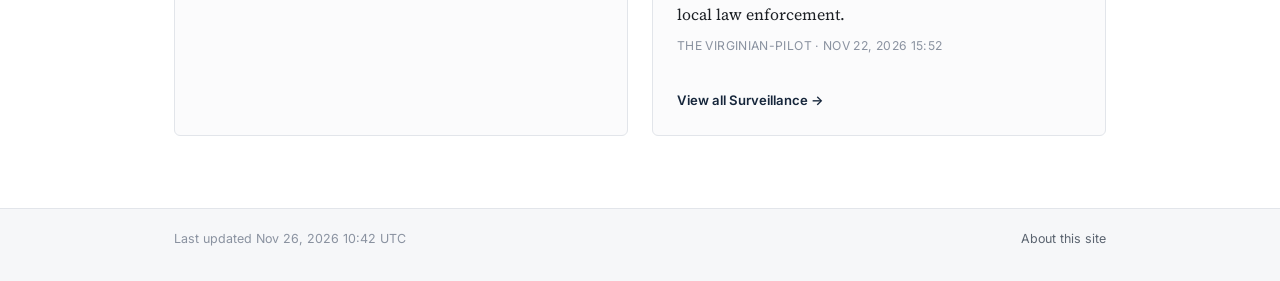
==== commit bdc3e53b: "chore: update digest.db and rebuild site [skip ci]" ====
--- a/docs/index.html
+++ b/docs/index.html
@@ -44,6 +44,13 @@
       <ul class="item-list">
         
         <li class="item">
+          
+          <a class="item-title" href="https://news.google.com/rss/articles/CBMiW0FVX3lxTFB3elBzOWxoaUYtRk5kYkVuTWFEdWFONVNFVGdZMktiT3VBckp1NFBUT3dNZEJuc3BOV1RJNWpQYVY1TU1BME9uRE5Fc2c3bzZiQUVnUHlCTzFUSmM?oc=5" rel="noopener noreferrer">Mims Davies: People are profiting on my likeness for AI porn - BBC</a>
+          <p class="item-summary">British MP Mims Davies says unknown parties are using her image without consent to generate and monetize AI-produced pornographic content, highlighting the gap in legal protections for public figures targeted by this form of abuse.</p>
+          <p class="item-meta">BBC &middot; Nov 25, 2026 19:01</p>
+        </li>
+        
+        <li class="item">
           <span class="badge">HIGH SIGNIFICANCE</span>
           <a class="item-title" href="https://news.google.com/rss/articles/CBMihAFBVV95cUxNNF80NGRVYmxHNXJjTFp1dGRLazZGbFNGM2FjUDFaUDNXWjJkR1VpdHFla3BESmZfLTdFR25ieWhLYzBFeFN1UlVILWtWUU9zM0JRM09xcjNlSUhFVlhCRVlMOFA4TGtSQmtVNzRqaW9lc3A4TDkySHRQcTlEbllwQ201Tmg?oc=5" rel="noopener noreferrer">AI powers double-digit jump in ‘authorised’ fraud - Financial Times</a>
           <p class="item-summary">AI-enabled scams have contributed to a double-digit percentage rise in so-called authorized fraud, where victims are manipulated into approving payments themselves rather than having accounts directly hacked.</p>
@@ -71,13 +78,6 @@
           <p class="item-meta">BleepingComputer &middot; Nov 18, 2026 20:49</p>
         </li>
         
-        <li class="item">
-          <span class="badge">HIGH SIGNIFICANCE</span>
-          <a class="item-title" href="https://news.google.com/rss/articles/CBMiW0FVX3lxTE5CWUlrNmpTZG9Vamhrd1phaGpOVlFlS2pTTGc3c3FKZk40cUpTV2lyU2Jtdm1aTktUTXJ6a2hBY1pjdlg5bWtyT05Bdk9QaE8ycFRLOVhlbE1aZDg?oc=5" rel="noopener noreferrer">Surrey PCC warns about AI voice cloning scams ahead of Christmas - BBC</a>
-          <p class="item-summary">Surrey&#39;s Police and Crime Commissioner has issued a public warning ahead of the holiday season about scammers using AI tools to clone the voices of relatives in order to defraud victims.</p>
-          <p class="item-meta">BBC &middot; Nov 18, 2026 06:12</p>
-        </li>
-        
       </ul>
       <a class="view-all" href="pillar/ai_fraud.html">View all AI Fraud →</a>
     
@@ -87,6 +87,13 @@
     <h2><a href="pillar/china.html">China</a></h2>
     
       <ul class="item-list">
+        
+        <li class="item">
+          
+          <a class="item-title" href="https://news.google.com/rss/articles/[base64]?oc=5" rel="noopener noreferrer">EXCLUSIVE: US chip curbs, distillation crackdown threaten Chinese AI model development, sources say - Reuters</a>
+          <p class="item-summary">U.S. export controls on advanced chips and a crackdown on AI model distillation techniques are increasingly hampering Chinese companies&#39; ability to develop competitive AI systems, according to sources familiar with the matter.</p>
+          <p class="item-meta">Reuters &middot; Nov 26, 2026 07:19</p>
+        </li>
         
         <li class="item">
           <span class="badge">HIGH SIGNIFICANCE</span>
@@ -116,13 +123,6 @@
           <p class="item-meta">BBC &middot; Nov 24, 2026 23:05</p>
         </li>
         
-        <li class="item">
-          
-          <a class="item-title" href="https://news.google.com/rss/articles/CBMifkFVX3lxTE5zelRkcXN1RXlRQWpxa3AweUdLaHc5Y191WEZDdkljbmwtYlhEVVEyNzhLS0I3azBxR0ExWUFqcUp1ZXZPU3FRRzd3OU5NbV9HeEpYd3Qzb01OS2V3VVVtR0dFQm9YOVg1MHc1UWdqQmxvTnRPUTNXRHV0UjBDQQ?oc=5" rel="noopener noreferrer">From Chinese Factory Town to the Nvidia Scandal: The Rise of Alice Huang - The New York Times</a>
-          <p class="item-summary">The New York Times profiles Alice Huang, tracing her path from a Chinese factory town to the center of a federal investigation into whether Nvidia-linked firms illegally supplied AI chips to China.</p>
-          <p class="item-meta">The New York Times &middot; Nov 24, 2026 19:19</p>
-        </li>
-        
       </ul>
       <a class="view-all" href="pillar/china.html">View all China →</a>
     
@@ -132,6 +132,20 @@
     <h2><a href="pillar/data_centers.html">Data Centers</a></h2>
     
       <ul class="item-list">
+        
+        <li class="item">
+          
+          <a class="item-title" href="https://news.google.com/rss/articles/[base64]?oc=5" rel="noopener noreferrer">Air cargo demand from AI data centres shows no sign of slowing, SATS CEO says - Reuters</a>
+          <p class="item-summary">SATS CEO Kerry Mok says air freight demand driven by AI data center construction and equipment shipments remains strong with no indication of a slowdown, underscoring the supply chain intensity behind the global AI infrastructure buildout.</p>
+          <p class="item-meta">Reuters &middot; Nov 26, 2026 02:33</p>
+        </li>
+        
+        <li class="item">
+          <span class="badge">HIGH SIGNIFICANCE</span>
+          <a class="item-title" href="https://news.google.com/rss/articles/[base64]?oc=5" rel="noopener noreferrer">Japan&#39;s data centre boom faces growing revolt from urban residents - Reuters</a>
+          <p class="item-summary">Residents in Japanese cities are organizing opposition to a wave of data center construction, citing concerns about noise, heat, power consumption, and the strain on local infrastructure as demand for AI computing capacity drives rapid expansion.</p>
+          <p class="item-meta">Reuters &middot; Nov 25, 2026 23:02</p>
+        </li>
         
         <li class="item">
           
@@ -154,20 +168,6 @@
           <p class="item-meta">Reuters &middot; Nov 25, 2026 03:22</p>
         </li>
         
-        <li class="item">
-          
-          <a class="item-title" href="https://news.google.com/rss/articles/[base64]?oc=5" rel="noopener noreferrer">Dell lifts annual forecasts after record quarter on surging AI server demand - Reuters</a>
-          <p class="item-summary">Dell raised its full-year financial forecasts after reporting a record quarter driven by strong corporate demand for AI-capable servers.</p>
-          <p class="item-meta">Reuters &middot; Nov 24, 2026 23:15</p>
-        </li>
-        
-        <li class="item">
-          
-          <a class="item-title" href="https://news.google.com/rss/articles/[base64]?oc=5" rel="noopener noreferrer">AI consumes less water per dollar spent than almond milk or golf, Enverus report says - Reuters</a>
-          <p class="item-summary">A report by energy analytics firm Enverus found that AI data centers use less water per dollar of economic output than industries like almond farming or golf courses, pushing back against widespread criticism of AI&#39;s environmental footprint.</p>
-          <p class="item-meta">Reuters &middot; Nov 24, 2026 20:53</p>
-        </li>
-        
       </ul>
       <a class="view-all" href="pillar/data_centers.html">View all Data Centers →</a>
     
@@ -177,6 +177,27 @@
     <h2><a href="pillar/meta.html">Meta</a></h2>
     
       <ul class="item-list">
+        
+        <li class="item">
+          <span class="badge">HIGH SIGNIFICANCE</span>
+          <a class="item-title" href="https://news.google.com/rss/articles/CBMigAFBVV95cUxOUXNFeVY3UFR6eFlYQ0xBc21CSGs3S25xN21IYUxSbzZrdF9rMGV2WXRGMG9GeUIzSmUwTFp0VVl3bmxEa01lZXM3TXdSM0lEdnhKd0RRM0VzS0FmZk1ZWWtzaTBNQndRdkxyaDUxVlZ0Q1pqMk9NVVVLekkycTNGUg?oc=5" rel="noopener noreferrer">Artists are quitting Instagram and Facebook over fears AI will steal their work - CNN</a>
+          <p class="item-summary">A growing number of artists are deactivating or abandoning their Instagram and Facebook accounts, citing concern that Meta is harvesting their posted work to train AI models without compensation or consent.</p>
+          <p class="item-meta">CNN &middot; Nov 26, 2026 10:00</p>
+        </li>
+        
+        <li class="item">
+          
+          <a class="item-title" href="https://news.google.com/rss/articles/[base64]?oc=5" rel="noopener noreferrer">Meta battles political storm in India as Congress party sues, stages protests - Reuters</a>
+          <p class="item-summary">India&#39;s Congress party has filed a lawsuit against Meta and launched street protests, escalating a political confrontation with the company over content moderation and alleged platform bias ahead of ongoing regional elections.</p>
+          <p class="item-meta">Reuters &middot; Nov 26, 2026 09:38</p>
+        </li>
+        
+        <li class="item">
+          <span class="badge">HIGH SIGNIFICANCE</span>
+          <a class="item-title" href="https://news.google.com/rss/articles/CBMihAFBVV95cUxQM09nZDdUaXg1dlgwY2g1ZnQwSllIalFiWjU4Z25nNk9jNUM2WkV0eFhZTExsLWc3Zm1kVW8tUG1TX1ZjcEdYcFJUU09DWXB2UmJUNV9Jam5memplWXFuYU1pM3BQMTVtSTZKakNXVzVwSHgyU2dpbzdzREpPU1NEQ1M3MVY?oc=5" rel="noopener noreferrer">Meta’s AI assistant is a fluffy frenemy to UK’s consumer finance brands - Financial Times</a>
+          <p class="item-summary">Meta&#39;s AI assistant is positioning itself as a financial guidance tool in the UK, creating tension with established consumer finance brands that see it as both a potential partner and a direct competitor for user attention and trust.</p>
+          <p class="item-meta">Financial Times &middot; Nov 26, 2026 05:02</p>
+        </li>
         
         <li class="item">
           <span class="badge">HIGH SIGNIFICANCE</span>
@@ -192,27 +213,6 @@
           <p class="item-meta">Bloomberg &middot; Nov 25, 2026 17:25</p>
         </li>
         
-        <li class="item">
-          <span class="badge">HIGH SIGNIFICANCE</span>
-          <a class="item-title" href="https://news.google.com/rss/articles/[base64]?oc=5" rel="noopener noreferrer">WhatsApp now lets you schedule messages in group and individual chats - TechCrunch</a>
-          <p class="item-summary">WhatsApp has rolled out the ability to schedule messages in group and one-on-one conversations, expanding a capability that rivals such as Telegram have offered for years.</p>
-          <p class="item-meta">TechCrunch &middot; Nov 25, 2026 16:57</p>
-        </li>
-        
-        <li class="item">
-          
-          <a class="item-title" href="https://news.google.com/rss/articles/[base64]?oc=5" rel="noopener noreferrer">Meta Is a Surprise Winner in TikTok Shop&#39;s Holiday Push - Business Insider</a>
-          <p class="item-summary">Meta emerged as an unexpected beneficiary of TikTok Shop&#39;s holiday sales push, as brands that invested in TikTok commerce also increased advertising spending on Meta&#39;s platforms to drive traffic and conversions.</p>
-          <p class="item-meta">Business Insider &middot; Nov 25, 2026 12:00</p>
-        </li>
-        
-        <li class="item">
-          <span class="badge">HIGH SIGNIFICANCE</span>
-          <a class="item-title" href="https://news.google.com/rss/articles/[base64]?oc=5" rel="noopener noreferrer">‘It’s been really a mess’: Meta insiders concerned over push to AI content moderation - The Guardian</a>
-          <p class="item-summary">Employees inside Meta have raised internal concerns about the company&#39;s accelerated shift to AI-driven content moderation, describing the rollout as disorganized and poorly managed.</p>
-          <p class="item-meta">The Guardian &middot; Nov 25, 2026 09:53</p>
-        </li>
-        
       </ul>
       <a class="view-all" href="pillar/meta.html">View all Meta →</a>
     
@@ -222,6 +222,13 @@
     <h2><a href="pillar/pharma.html">Pharma</a></h2>
     
       <ul class="item-list">
+        
+        <li class="item">
+          <span class="badge">HIGH SIGNIFICANCE</span>
+          <a class="item-title" href="https://news.google.com/rss/articles/[base64]?oc=5" rel="noopener noreferrer">US FDA extends review of Vertex&#39;s kidney disease drug - Reuters</a>
+          <p class="item-summary">The U.S. Food and Drug Administration has pushed back its decision deadline on Vertex Pharmaceuticals&#39; kidney disease drug, extending the review period and delaying a potential approval for the treatment.</p>
+          <p class="item-meta">Reuters &middot; Nov 25, 2026 21:43</p>
+        </li>
         
         <li class="item">
           
@@ -251,13 +258,6 @@
           <p class="item-meta">Reuters &middot; Nov 24, 2026 22:19</p>
         </li>
         
-        <li class="item">
-          <span class="badge">HIGH SIGNIFICANCE</span>
-          <a class="item-title" href="https://news.google.com/rss/articles/[base64]?oc=5" rel="noopener noreferrer">US FDA approves Cogent&#39;s combination treatment for advanced stomach cancer - Reuters</a>
-          <p class="item-summary">The U.S. Food and Drug Administration approved Cogent Biosciences&#39; combination therapy for advanced stomach cancer, giving patients a new treatment option for a disease that is typically diagnosed at late stages.</p>
-          <p class="item-meta">Reuters &middot; Nov 24, 2026 17:58</p>
-        </li>
-        
       </ul>
       <a class="view-all" href="pillar/pharma.html">View all Pharma →</a>
     
@@ -267,6 +267,20 @@
     <h2><a href="pillar/surveillance.html">Surveillance</a></h2>
     
       <ul class="item-list">
+        
+        <li class="item">
+          
+          <a class="item-title" href="https://news.google.com/rss/articles/[base64]?oc=5" rel="noopener noreferrer">Hungary Threw Open Its Secret Police Files. Let the Finger Pointing Begin. - The New York Times</a>
+          <p class="item-summary">Hungary has opened its communist-era secret police archives to the public, triggering disputes and recriminations as citizens discover which neighbors, colleagues, or relatives informed on them to the state.</p>
+          <p class="item-meta">The New York Times &middot; Nov 25, 2026 05:01</p>
+        </li>
+        
+        <li class="item">
+          
+          <a class="item-title" href="https://news.google.com/rss/articles/[base64]?oc=5" rel="noopener noreferrer">Brazil crime-fighting AI startup Pax expanding to three more regions - Reuters</a>
+          <p class="item-summary">Brazilian AI startup Pax, which uses artificial intelligence to assist law enforcement in crime prevention, is expanding its platform into three additional regions of the country after initial deployments.</p>
+          <p class="item-meta">Reuters &middot; Nov 24, 2026 16:24</p>
+        </li>
         
         <li class="item">
           <span class="badge">HIGH SIGNIFICANCE</span>
@@ -289,20 +303,6 @@
           <p class="item-meta">The Virginian-Pilot &middot; Nov 22, 2026 15:52</p>
         </li>
         
-        <li class="item">
-          
-          <a class="item-title" href="https://news.google.com/rss/articles/CBMiW0FVX3lxTFB5RjFYNWxfQmtBT1poS2pqbDRwSHZCZG9CX3FTSldRbV8wLVg5enZDQTNCYzgzSENpcnhRcWZXeUpjVGl5OUdMNE5tUUZSb214dUNESnVZbGxwSUk?oc=5" rel="noopener noreferrer">Will 4,000 new cameras make train journeys safer? - BBC</a>
-          <p class="item-summary">British rail operators are deploying 4,000 new cameras across the train network in an effort to reduce crime and improve passenger safety, raising questions about whether surveillance technology alone can address longstanding security concerns on public transit.</p>
-          <p class="item-meta">BBC &middot; Nov 22, 2026 07:08</p>
-        </li>
-        
-        <li class="item">
-          <span class="badge">HIGH SIGNIFICANCE</span>
-          <a class="item-title" href="https://news.google.com/rss/articles/[base64]?oc=5" rel="noopener noreferrer">Flock says its San Diego services have been ‘deactivated and disconnected’ from streetlight cameras - San Diego Union-Tribune</a>
-          <p class="item-summary">Surveillance technology company Flock Safety says it has cut off its AI-powered license plate and camera services from San Diego&#39;s streetlight network, ending a partnership that had drawn scrutiny over privacy concerns.</p>
-          <p class="item-meta">San Diego Union-Tribune &middot; Nov 21, 2026 00:02</p>
-        </li>
-        
       </ul>
       <a class="view-all" href="pillar/surveillance.html">View all Surveillance →</a>
     
@@ -315,7 +315,7 @@
 
 <footer>
   <div class="footer-inner">
-    <p class="footer-updated">Last updated Nov 26, 2026 00:08 UTC</p>
+    <p class="footer-updated">Last updated Nov 26, 2026 10:42 UTC</p>
     <p class="footer-links"><a href="about.html">About this site</a></p>
   </div>
 </footer>
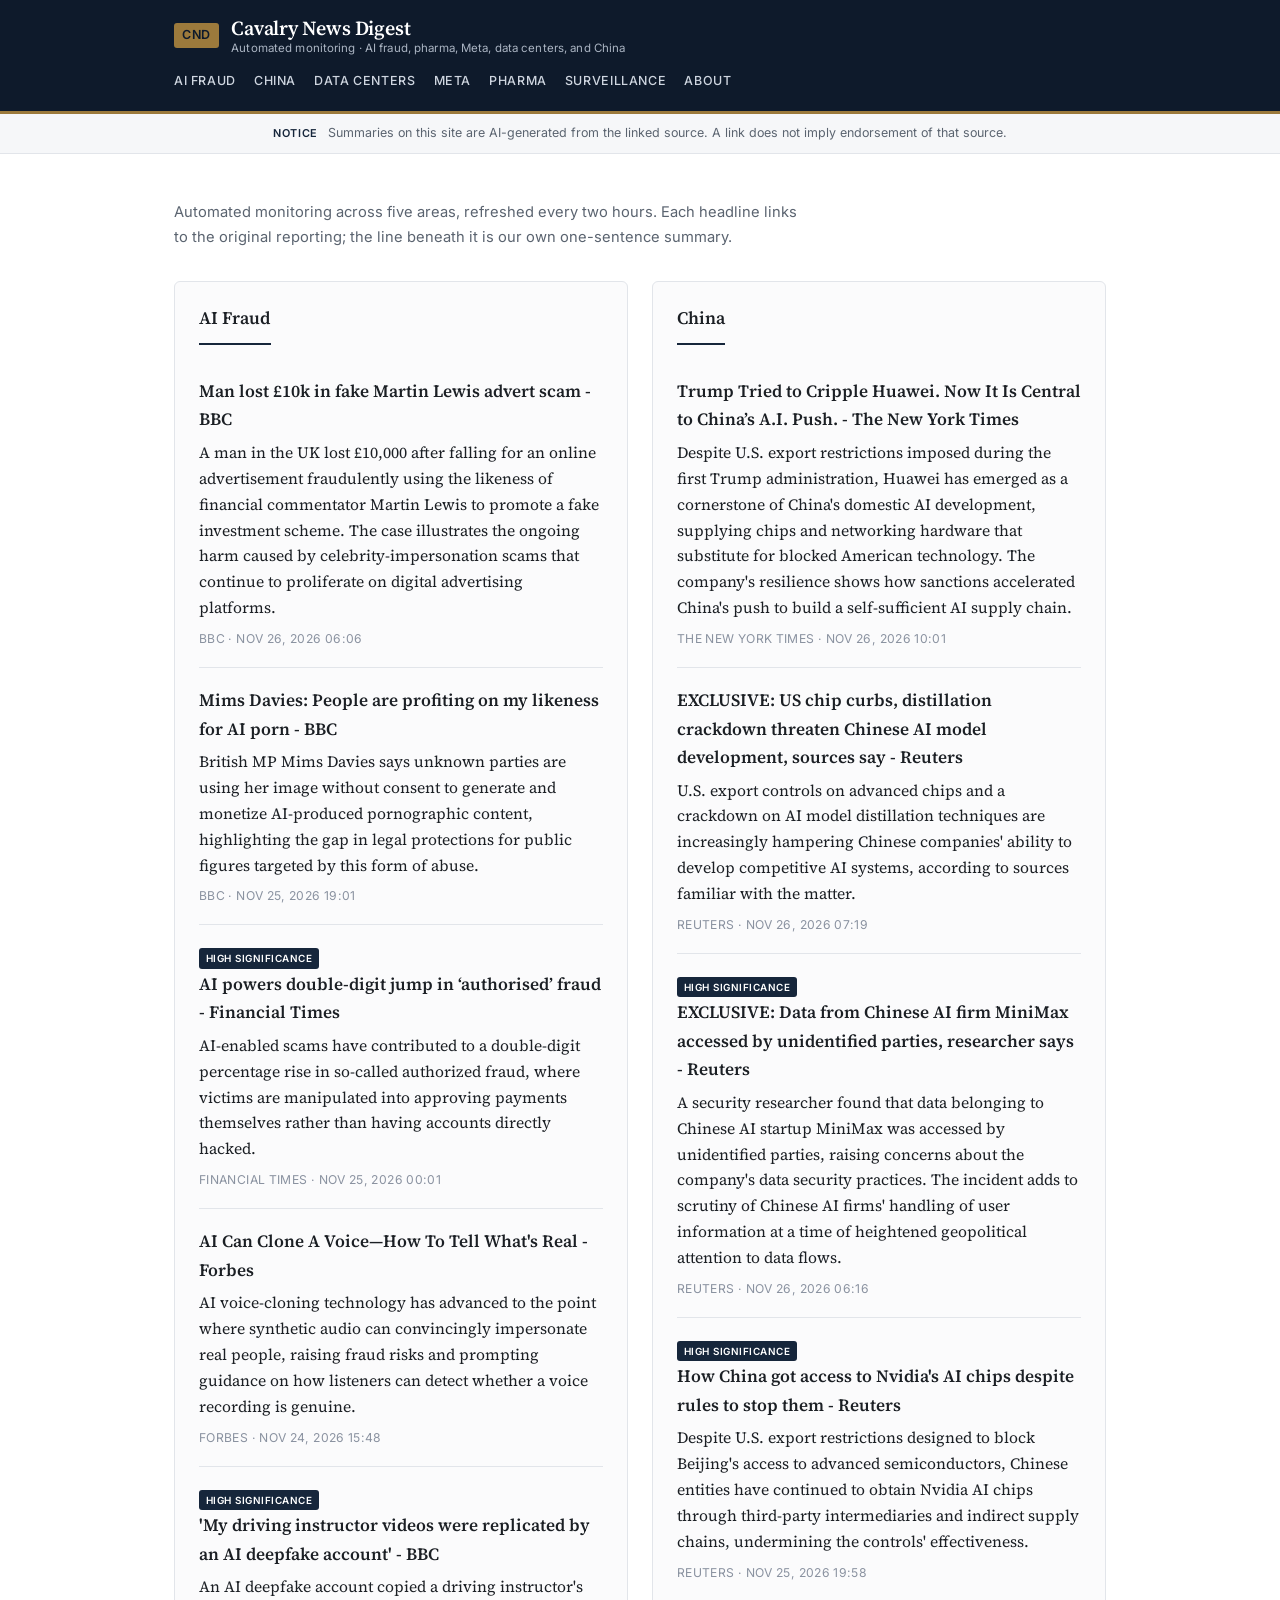
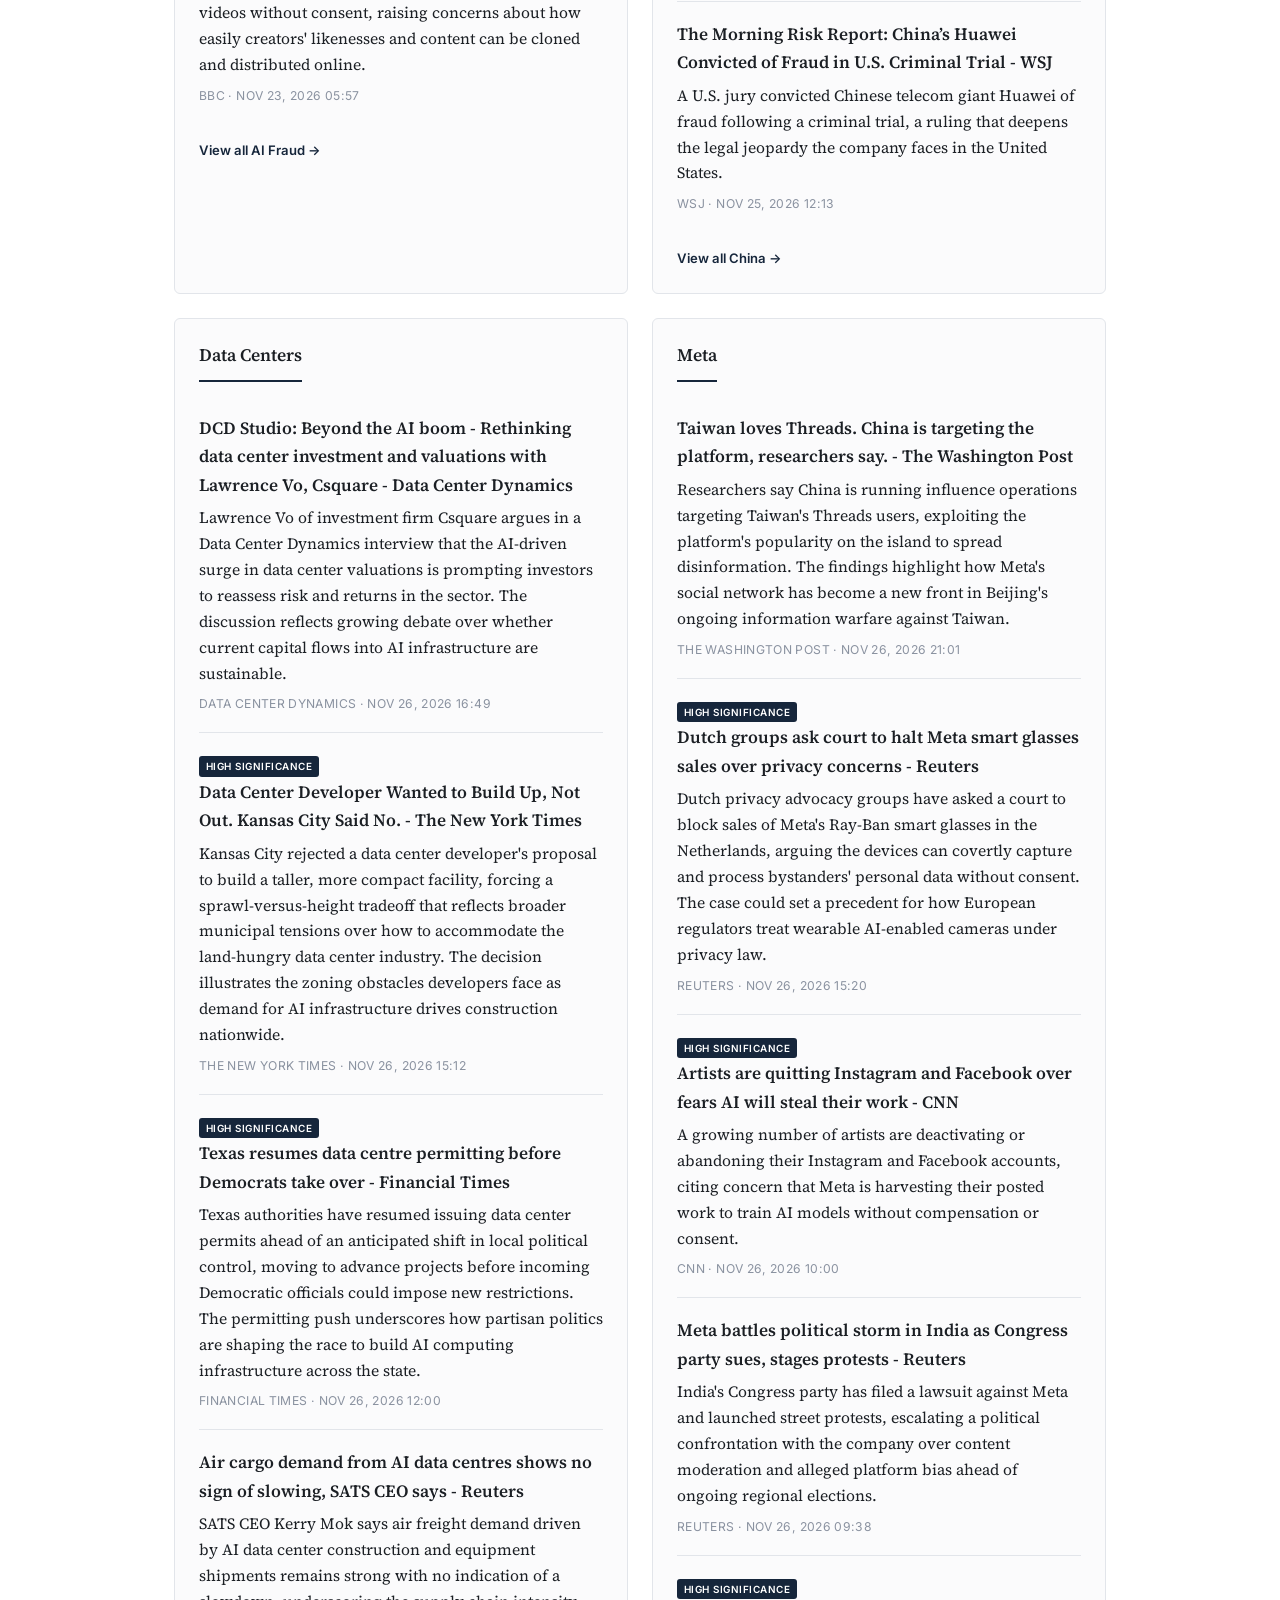
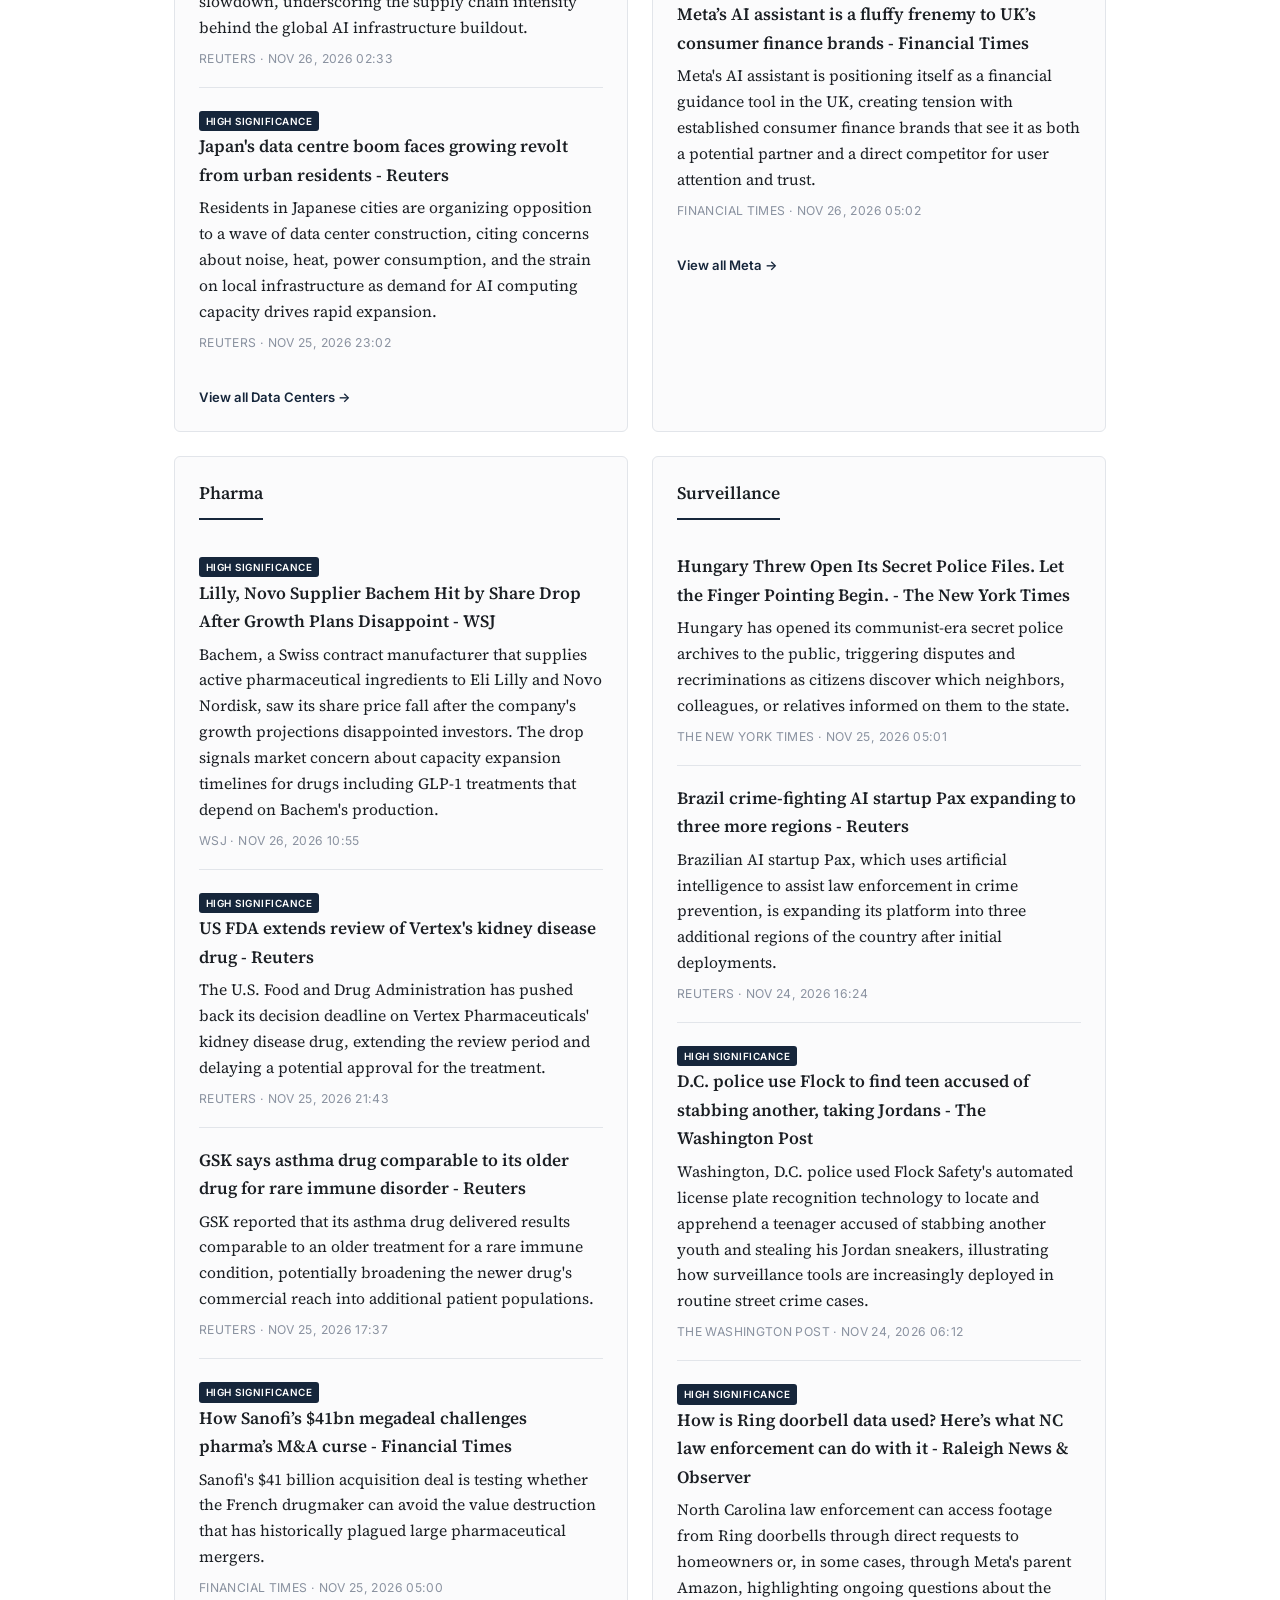
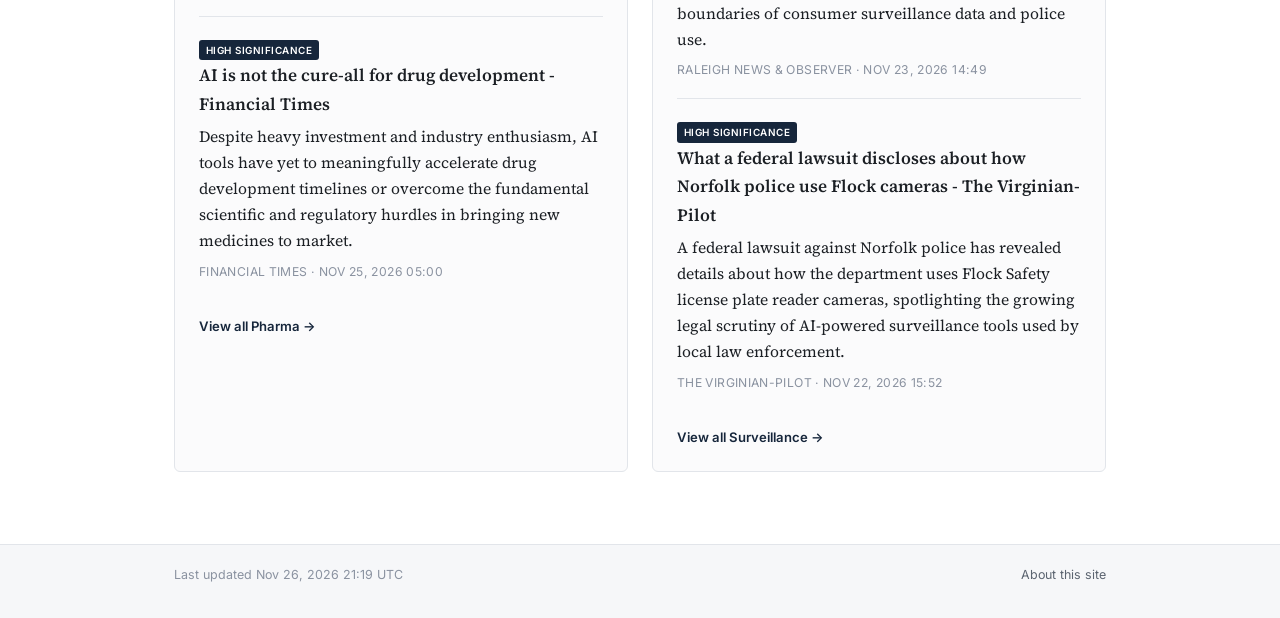
==== commit e1fbcbde: "chore: update digest.db and rebuild site [skip ci]" ====
--- a/docs/index.html
+++ b/docs/index.html
@@ -45,6 +45,13 @@
         
         <li class="item">
           
+          <a class="item-title" href="https://news.google.com/rss/articles/CBMiW0FVX3lxTE5EUUlpZEd4SGI2ME1zVEhob0FQaFhSR2NfeXZqZW1QT3ZaSzgyOUkyWGtxcGEwUWFBdHVRVE0xdDk1QlJLc2pUQ0pTUUNsemJnXzFVRVVFYzBSeVU?oc=5" rel="noopener noreferrer">Man lost £10k in fake Martin Lewis advert scam - BBC</a>
+          <p class="item-summary">A man in the UK lost £10,000 after falling for an online advertisement fraudulently using the likeness of financial commentator Martin Lewis to promote a fake investment scheme. The case illustrates the ongoing harm caused by celebrity-impersonation scams that continue to proliferate on digital advertising platforms.</p>
+          <p class="item-meta">BBC &middot; Nov 26, 2026 06:06</p>
+        </li>
+        
+        <li class="item">
+          
           <a class="item-title" href="https://news.google.com/rss/articles/CBMiW0FVX3lxTFB3elBzOWxoaUYtRk5kYkVuTWFEdWFONVNFVGdZMktiT3VBckp1NFBUT3dNZEJuc3BOV1RJNWpQYVY1TU1BME9uRE5Fc2c3bzZiQUVnUHlCTzFUSmM?oc=5" rel="noopener noreferrer">Mims Davies: People are profiting on my likeness for AI porn - BBC</a>
           <p class="item-summary">British MP Mims Davies says unknown parties are using her image without consent to generate and monetize AI-produced pornographic content, highlighting the gap in legal protections for public figures targeted by this form of abuse.</p>
           <p class="item-meta">BBC &middot; Nov 25, 2026 19:01</p>
@@ -71,13 +78,6 @@
           <p class="item-meta">BBC &middot; Nov 23, 2026 05:57</p>
         </li>
         
-        <li class="item">
-          <span class="badge">HIGH SIGNIFICANCE</span>
-          <a class="item-title" href="https://news.google.com/rss/articles/[base64]?oc=5" rel="noopener noreferrer">Coinbase blocks $4.7 million in transfers to Elon Musk deepfake scam - BleepingComputer</a>
-          <p class="item-summary">Coinbase intercepted $4.7 million in cryptocurrency transfers tied to a deepfake scam impersonating Elon Musk, blocking the funds before victims lost them to the fraudulent scheme.</p>
-          <p class="item-meta">BleepingComputer &middot; Nov 18, 2026 20:49</p>
-        </li>
-        
       </ul>
       <a class="view-all" href="pillar/ai_fraud.html">View all AI Fraud →</a>
     
@@ -87,6 +87,13 @@
     <h2><a href="pillar/china.html">China</a></h2>
     
       <ul class="item-list">
+        
+        <li class="item">
+          
+          <a class="item-title" href="https://news.google.com/rss/articles/CBMiekFVX3lxTE1TcDdtZ0tkZWZ4OE1nUFM2TDY0bVJFTGkwTzJVaEgyNVRqd2x1RExGWTZQem9jcWFpbEx6bDI0UGJhZjdtalR5alVFVXZlOGhiY0luVDg0OTRvbkplSXgyX2dKMjRQUFowMndaZEp3bTNIOHJHYzlUSFRn?oc=5" rel="noopener noreferrer">Trump Tried to Cripple Huawei. Now It Is Central to China’s A.I. Push. - The New York Times</a>
+          <p class="item-summary">Despite U.S. export restrictions imposed during the first Trump administration, Huawei has emerged as a cornerstone of China&#39;s domestic AI development, supplying chips and networking hardware that substitute for blocked American technology. The company&#39;s resilience shows how sanctions accelerated China&#39;s push to build a self-sufficient AI supply chain.</p>
+          <p class="item-meta">The New York Times &middot; Nov 26, 2026 10:01</p>
+        </li>
         
         <li class="item">
           
@@ -97,6 +104,13 @@
         
         <li class="item">
           <span class="badge">HIGH SIGNIFICANCE</span>
+          <a class="item-title" href="https://news.google.com/rss/articles/[base64]?oc=5" rel="noopener noreferrer">EXCLUSIVE: Data from Chinese AI firm MiniMax accessed by unidentified parties, researcher says - Reuters</a>
+          <p class="item-summary">A security researcher found that data belonging to Chinese AI startup MiniMax was accessed by unidentified parties, raising concerns about the company&#39;s data security practices. The incident adds to scrutiny of Chinese AI firms&#39; handling of user information at a time of heightened geopolitical attention to data flows.</p>
+          <p class="item-meta">Reuters &middot; Nov 26, 2026 06:16</p>
+        </li>
+        
+        <li class="item">
+          <span class="badge">HIGH SIGNIFICANCE</span>
           <a class="item-title" href="https://news.google.com/rss/articles/[base64]?oc=5" rel="noopener noreferrer">How China got access to Nvidia&#39;s AI chips despite rules to stop them - Reuters</a>
           <p class="item-summary">Despite U.S. export restrictions designed to block Beijing&#39;s access to advanced semiconductors, Chinese entities have continued to obtain Nvidia AI chips through third-party intermediaries and indirect supply chains, undermining the controls&#39; effectiveness.</p>
           <p class="item-meta">Reuters &middot; Nov 25, 2026 19:58</p>
@@ -109,20 +123,6 @@
           <p class="item-meta">WSJ &middot; Nov 25, 2026 12:13</p>
         </li>
         
-        <li class="item">
-          
-          <a class="item-title" href="https://news.google.com/rss/articles/[base64]?oc=5" rel="noopener noreferrer">EXCLUSIVE: Alice Huang-linked firms listed $270 million in AI servers in China, records show - Reuters</a>
-          <p class="item-summary">Companies linked to Nvidia executive Alice Huang registered $270 million worth of AI servers located in China, according to records reviewed by Reuters, raising questions about potential export control issues.</p>
-          <p class="item-meta">Reuters &middot; Nov 25, 2026 06:13</p>
-        </li>
-        
-        <li class="item">
-          <span class="badge">HIGH SIGNIFICANCE</span>
-          <a class="item-title" href="https://news.google.com/rss/articles/CBMiW0FVX3lxTFB5UnMtT3h2WTBtb1g5eG1ZTEx1VEx1clpyS1dIdTdhNHBmNS1sbFRZa01RamRQY3ZBUEFCdGw1blIxMlNUSENTWktkbHdsNDZmVG12NXRDazVoSUk?oc=5" rel="noopener noreferrer">Taiwan election: Is China behind a wave of AI fakes and disinformation? - BBC</a>
-          <p class="item-summary">BBC News examines evidence suggesting China has orchestrated a campaign of AI-generated disinformation and deepfakes targeting Taiwan&#39;s elections, though attributing state involvement remains difficult.</p>
-          <p class="item-meta">BBC &middot; Nov 24, 2026 23:05</p>
-        </li>
-        
       </ul>
       <a class="view-all" href="pillar/china.html">View all China →</a>
     
@@ -132,6 +132,27 @@
     <h2><a href="pillar/data_centers.html">Data Centers</a></h2>
     
       <ul class="item-list">
+        
+        <li class="item">
+          
+          <a class="item-title" href="https://news.google.com/rss/articles/[base64]?oc=5" rel="noopener noreferrer">DCD Studio: Beyond the AI boom - Rethinking data center investment and valuations with Lawrence Vo, Csquare - Data Center Dynamics</a>
+          <p class="item-summary">Lawrence Vo of investment firm Csquare argues in a Data Center Dynamics interview that the AI-driven surge in data center valuations is prompting investors to reassess risk and returns in the sector. The discussion reflects growing debate over whether current capital flows into AI infrastructure are sustainable.</p>
+          <p class="item-meta">Data Center Dynamics &middot; Nov 26, 2026 16:49</p>
+        </li>
+        
+        <li class="item">
+          <span class="badge">HIGH SIGNIFICANCE</span>
+          <a class="item-title" href="https://news.google.com/rss/articles/[base64]?oc=5" rel="noopener noreferrer">Data Center Developer Wanted to Build Up, Not Out. Kansas City Said No. - The New York Times</a>
+          <p class="item-summary">Kansas City rejected a data center developer&#39;s proposal to build a taller, more compact facility, forcing a sprawl-versus-height tradeoff that reflects broader municipal tensions over how to accommodate the land-hungry data center industry. The decision illustrates the zoning obstacles developers face as demand for AI infrastructure drives construction nationwide.</p>
+          <p class="item-meta">The New York Times &middot; Nov 26, 2026 15:12</p>
+        </li>
+        
+        <li class="item">
+          <span class="badge">HIGH SIGNIFICANCE</span>
+          <a class="item-title" href="https://news.google.com/rss/articles/CBMihAFBVV95cUxPdlBpU1NUV3ZYZHhCZUQwX2xQRHRGSGtPamoweGNmbTd1cVVxR2FTZlk3dHhrMVhoMXY4VWRRTF85ZjBmMWNjdWJoRGd0UjlHZzJrOXFTWVVrOGFxeUQ3dkhiVldONndjd05EdmlKSXN5cVZXcHV4eWtENFFsQnFzZmQxSzA?oc=5" rel="noopener noreferrer">Texas resumes data centre permitting before Democrats take over - Financial Times</a>
+          <p class="item-summary">Texas authorities have resumed issuing data center permits ahead of an anticipated shift in local political control, moving to advance projects before incoming Democratic officials could impose new restrictions. The permitting push underscores how partisan politics are shaping the race to build AI computing infrastructure across the state.</p>
+          <p class="item-meta">Financial Times &middot; Nov 26, 2026 12:00</p>
+        </li>
         
         <li class="item">
           
@@ -147,27 +168,6 @@
           <p class="item-meta">Reuters &middot; Nov 25, 2026 23:02</p>
         </li>
         
-        <li class="item">
-          
-          <a class="item-title" href="https://news.google.com/rss/articles/[base64]?oc=5" rel="noopener noreferrer">US authorizes SpaceX to deploy 1 million satellites for data centers in space - Reuters</a>
-          <p class="item-summary">U.S. regulators have authorized SpaceX to launch up to 1 million satellites to support orbital data centers, a dramatic expansion beyond its existing Starlink constellation that could reshape how computing infrastructure is deployed globally.</p>
-          <p class="item-meta">Reuters &middot; Nov 25, 2026 20:44</p>
-        </li>
-        
-        <li class="item">
-          <span class="badge">HIGH SIGNIFICANCE</span>
-          <a class="item-title" href="https://news.google.com/rss/articles/[base64]?oc=5" rel="noopener noreferrer">Ohio regulators approve up to 800MW gas plant set to power EdgeConneX data center in Pickaway County - Data Center Dynamics</a>
-          <p class="item-summary">Ohio utility regulators approved a natural gas plant of up to 800 megawatts in Pickaway County dedicated to supplying power to an EdgeConneX data center, reflecting the growing strain that large AI and cloud facilities are placing on regional electricity grids.</p>
-          <p class="item-meta">Data Center Dynamics &middot; Nov 25, 2026 16:23</p>
-        </li>
-        
-        <li class="item">
-          <span class="badge">HIGH SIGNIFICANCE</span>
-          <a class="item-title" href="https://news.google.com/rss/articles/[base64]?oc=5" rel="noopener noreferrer">Goldman says US data center boom through 2028 will lift power and gas demand - Reuters</a>
-          <p class="item-summary">Goldman Sachs projects that a U.S. data center construction surge running through 2028 will drive substantial increases in demand for both electricity and natural gas.</p>
-          <p class="item-meta">Reuters &middot; Nov 25, 2026 03:22</p>
-        </li>
-        
       </ul>
       <a class="view-all" href="pillar/data_centers.html">View all Data Centers →</a>
     
@@ -177,6 +177,20 @@
     <h2><a href="pillar/meta.html">Meta</a></h2>
     
       <ul class="item-list">
+        
+        <li class="item">
+          
+          <a class="item-title" href="https://news.google.com/rss/articles/[base64]?oc=5" rel="noopener noreferrer">Taiwan loves Threads. China is targeting the platform, researchers say. - The Washington Post</a>
+          <p class="item-summary">Researchers say China is running influence operations targeting Taiwan&#39;s Threads users, exploiting the platform&#39;s popularity on the island to spread disinformation. The findings highlight how Meta&#39;s social network has become a new front in Beijing&#39;s ongoing information warfare against Taiwan.</p>
+          <p class="item-meta">The Washington Post &middot; Nov 26, 2026 21:01</p>
+        </li>
+        
+        <li class="item">
+          <span class="badge">HIGH SIGNIFICANCE</span>
+          <a class="item-title" href="https://news.google.com/rss/articles/[base64]?oc=5" rel="noopener noreferrer">Dutch groups ask court to halt Meta smart glasses sales over privacy concerns - Reuters</a>
+          <p class="item-summary">Dutch privacy advocacy groups have asked a court to block sales of Meta&#39;s Ray-Ban smart glasses in the Netherlands, arguing the devices can covertly capture and process bystanders&#39; personal data without consent. The case could set a precedent for how European regulators treat wearable AI-enabled cameras under privacy law.</p>
+          <p class="item-meta">Reuters &middot; Nov 26, 2026 15:20</p>
+        </li>
         
         <li class="item">
           <span class="badge">HIGH SIGNIFICANCE</span>
@@ -199,20 +213,6 @@
           <p class="item-meta">Financial Times &middot; Nov 26, 2026 05:02</p>
         </li>
         
-        <li class="item">
-          <span class="badge">HIGH SIGNIFICANCE</span>
-          <a class="item-title" href="https://news.google.com/rss/articles/CBMic0FVX3lxTFBjUEt1ZnJSYlppSE9EZEQyOG1aZ3gwM2UtcFZyYk8wWHM3cFJkV0s4NWVPMVBZOHplNzdnWlpkakdFOVk5ZHZVMzV5bzhVUExYMktRbW1ZUjdzVFZGZkJBVEtrSmw4X0Y5RlF3amUzYVktSE0?oc=5" rel="noopener noreferrer">WhatsApp’s new scheduled messages let you choose the right time to send - The Verge</a>
-          <p class="item-summary">WhatsApp has launched a scheduled messaging feature allowing users to set a specific future time for messages to be sent in both individual and group chats, adding a tool long available on competing platforms.</p>
-          <p class="item-meta">The Verge &middot; Nov 25, 2026 20:31</p>
-        </li>
-        
-        <li class="item">
-          
-          <a class="item-title" href="https://news.google.com/rss/articles/[base64]?oc=5" rel="noopener noreferrer">CoreWeave’s Banks to Sell $4.5 Billion Meta-Tied Loan Next Week - Bloomberg</a>
-          <p class="item-summary">Banks backing AI cloud provider CoreWeave plan to sell a $4.5 billion loan tied to a contract with Meta next week, a move that would offload risk onto debt markets while signaling strong investor appetite for AI infrastructure financing.</p>
-          <p class="item-meta">Bloomberg &middot; Nov 25, 2026 17:25</p>
-        </li>
-        
       </ul>
       <a class="view-all" href="pillar/meta.html">View all Meta →</a>
     
@@ -222,6 +222,13 @@
     <h2><a href="pillar/pharma.html">Pharma</a></h2>
     
       <ul class="item-list">
+        
+        <li class="item">
+          <span class="badge">HIGH SIGNIFICANCE</span>
+          <a class="item-title" href="https://news.google.com/rss/articles/[base64]?oc=5" rel="noopener noreferrer">Lilly, Novo Supplier Bachem Hit by Share Drop After Growth Plans Disappoint - WSJ</a>
+          <p class="item-summary">Bachem, a Swiss contract manufacturer that supplies active pharmaceutical ingredients to Eli Lilly and Novo Nordisk, saw its share price fall after the company&#39;s growth projections disappointed investors. The drop signals market concern about capacity expansion timelines for drugs including GLP-1 treatments that depend on Bachem&#39;s production.</p>
+          <p class="item-meta">WSJ &middot; Nov 26, 2026 10:55</p>
+        </li>
         
         <li class="item">
           <span class="badge">HIGH SIGNIFICANCE</span>
@@ -251,13 +258,6 @@
           <p class="item-meta">Financial Times &middot; Nov 25, 2026 05:00</p>
         </li>
         
-        <li class="item">
-          <span class="badge">HIGH SIGNIFICANCE</span>
-          <a class="item-title" href="https://news.google.com/rss/articles/[base64]?oc=5" rel="noopener noreferrer">US FDA approves PolyPid&#39;s surgical-site infection treatment - Reuters</a>
-          <p class="item-summary">The FDA has approved PolyPid&#39;s treatment for surgical-site infections, giving the Israeli drugmaker its first U.S. clearance for a product that delivers antibiotics locally to reduce post-operative infection risk.</p>
-          <p class="item-meta">Reuters &middot; Nov 24, 2026 22:19</p>
-        </li>
-        
       </ul>
       <a class="view-all" href="pillar/pharma.html">View all Pharma →</a>
     
@@ -315,7 +315,7 @@
 
 <footer>
   <div class="footer-inner">
-    <p class="footer-updated">Last updated Nov 26, 2026 10:42 UTC</p>
+    <p class="footer-updated">Last updated Nov 26, 2026 21:19 UTC</p>
     <p class="footer-links"><a href="about.html">About this site</a></p>
   </div>
 </footer>
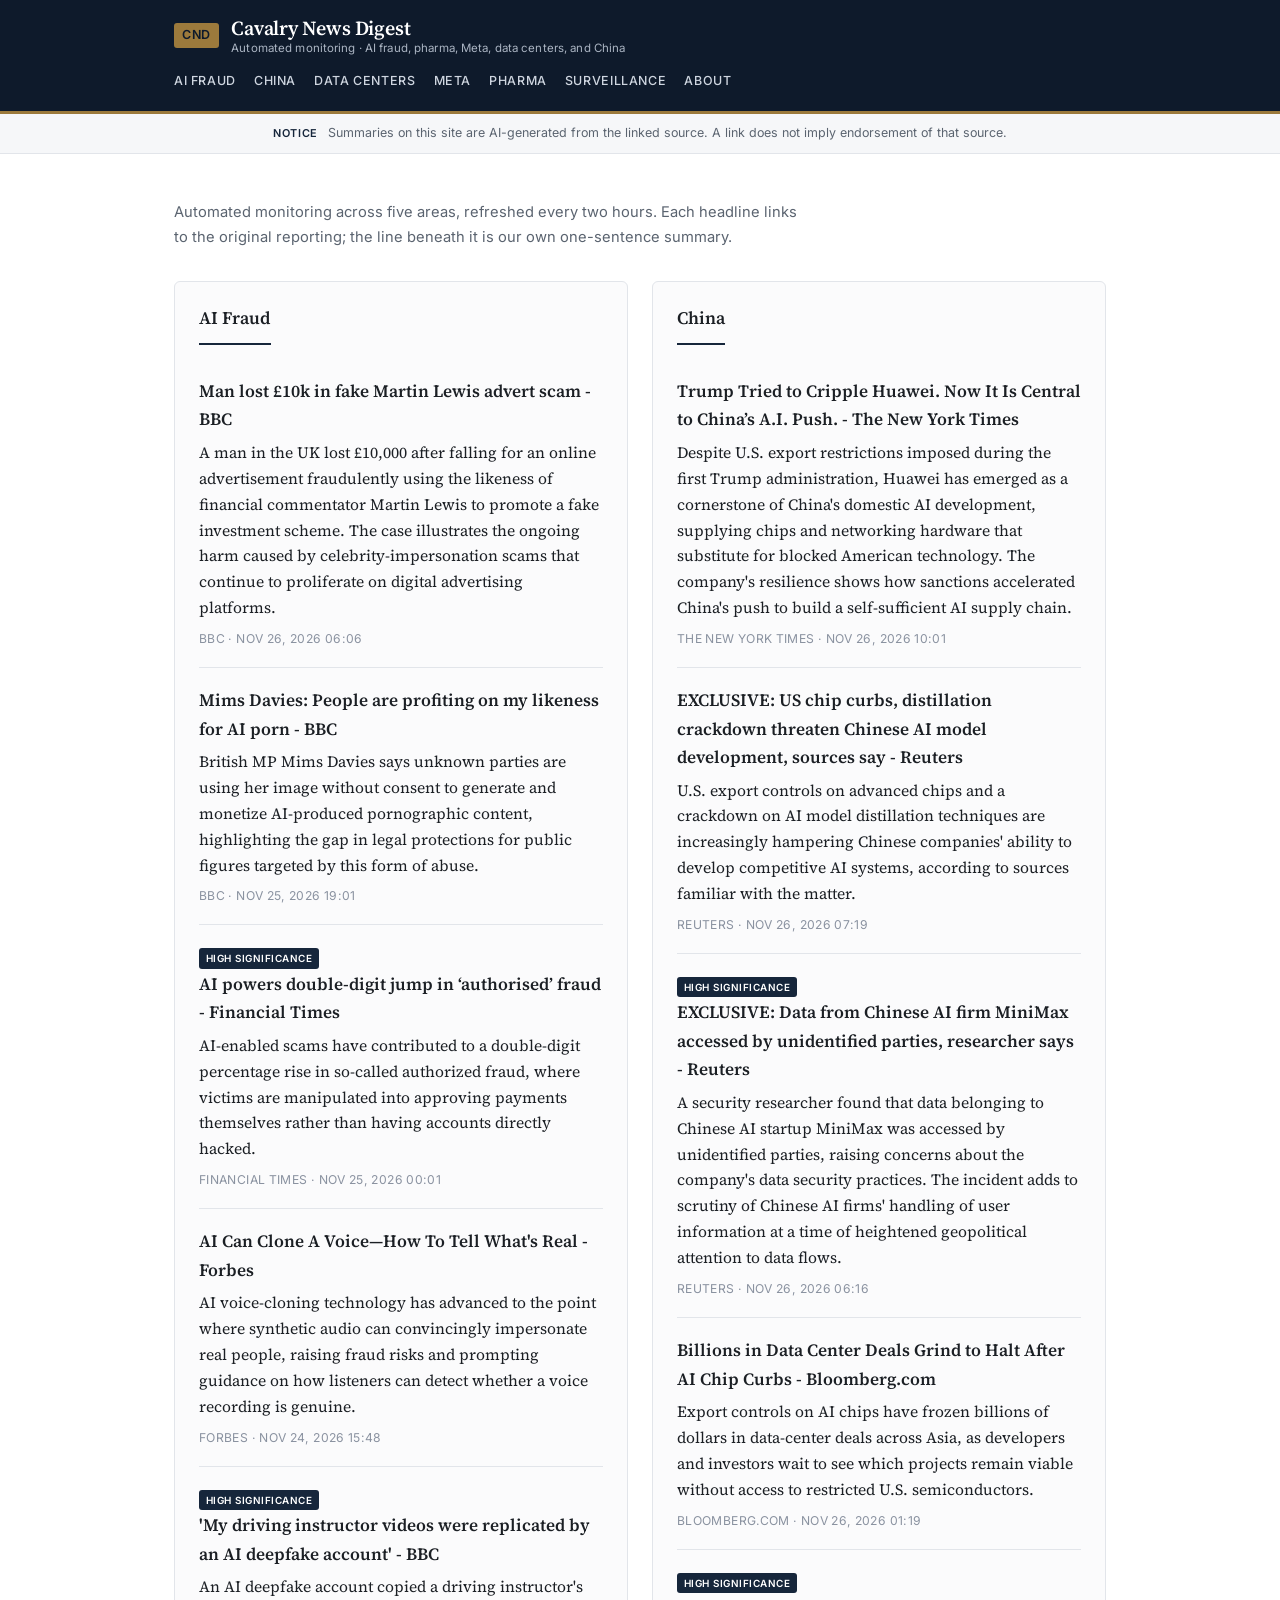
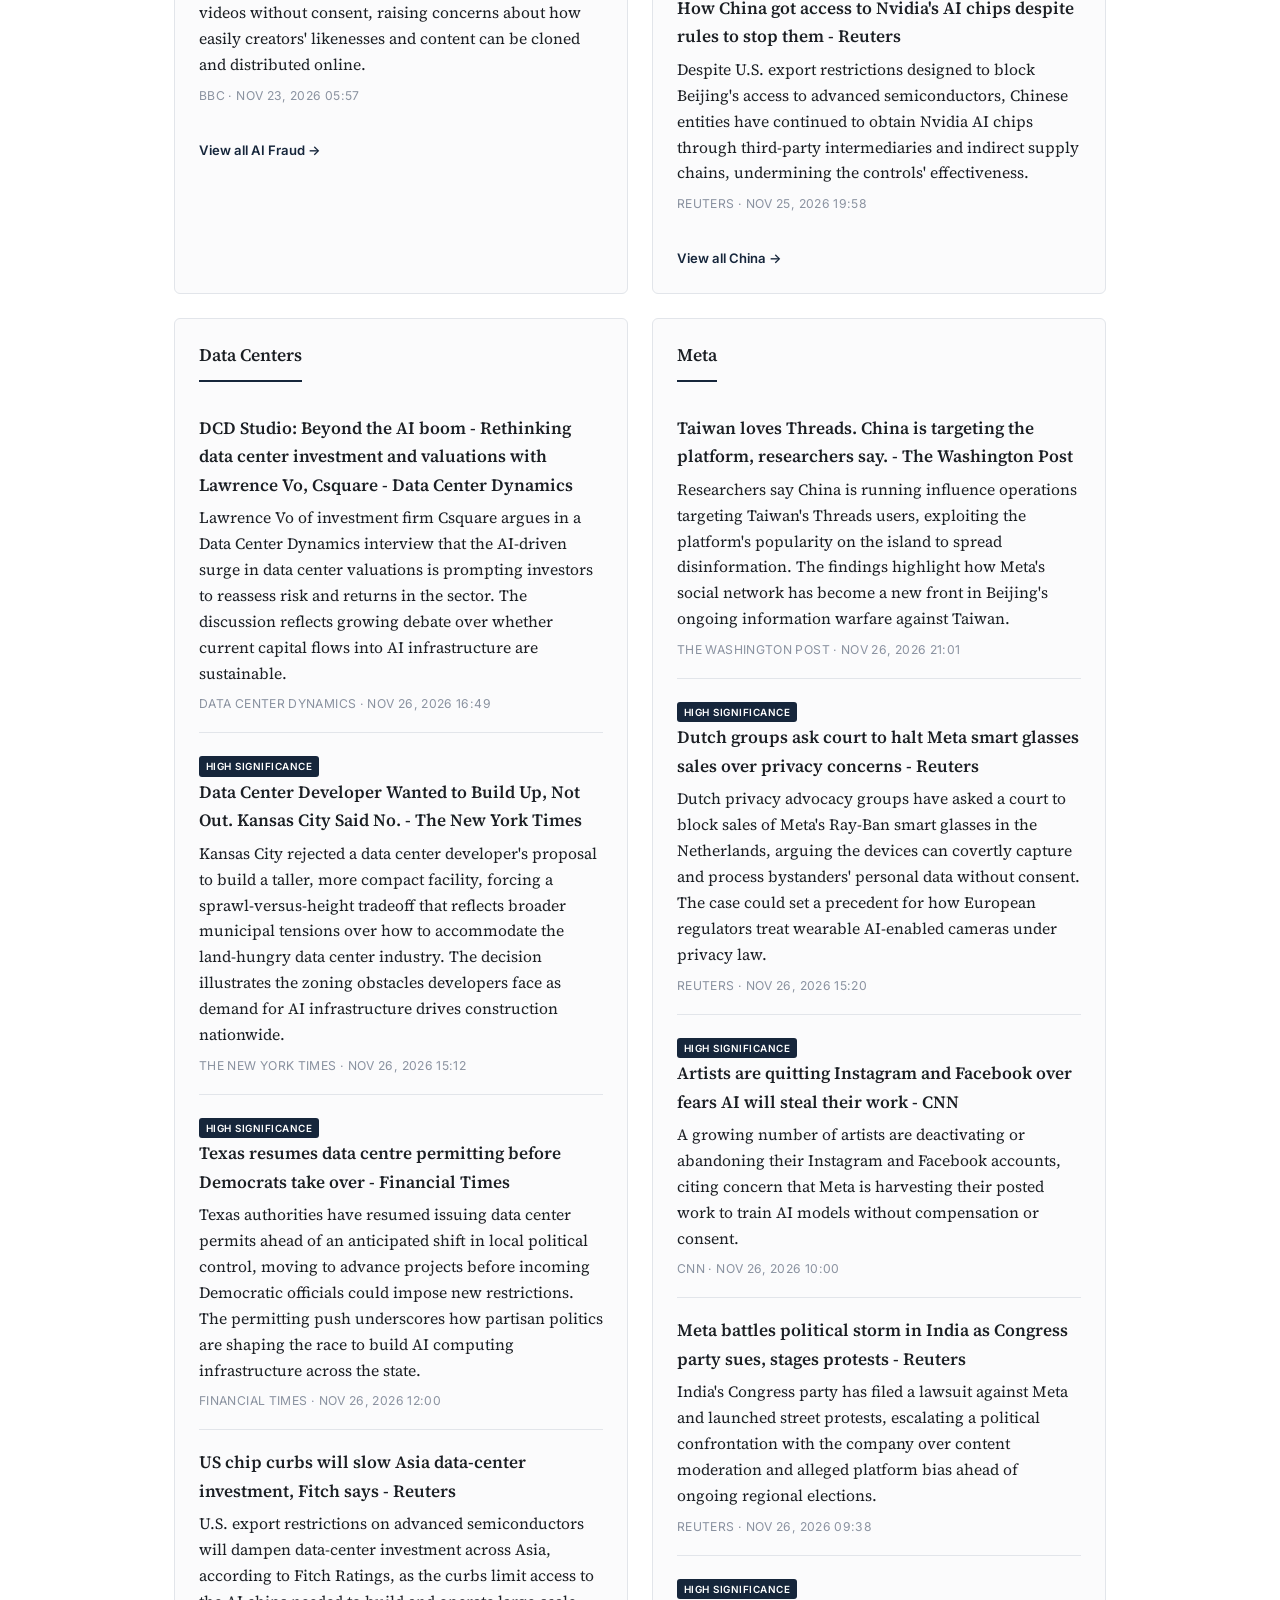
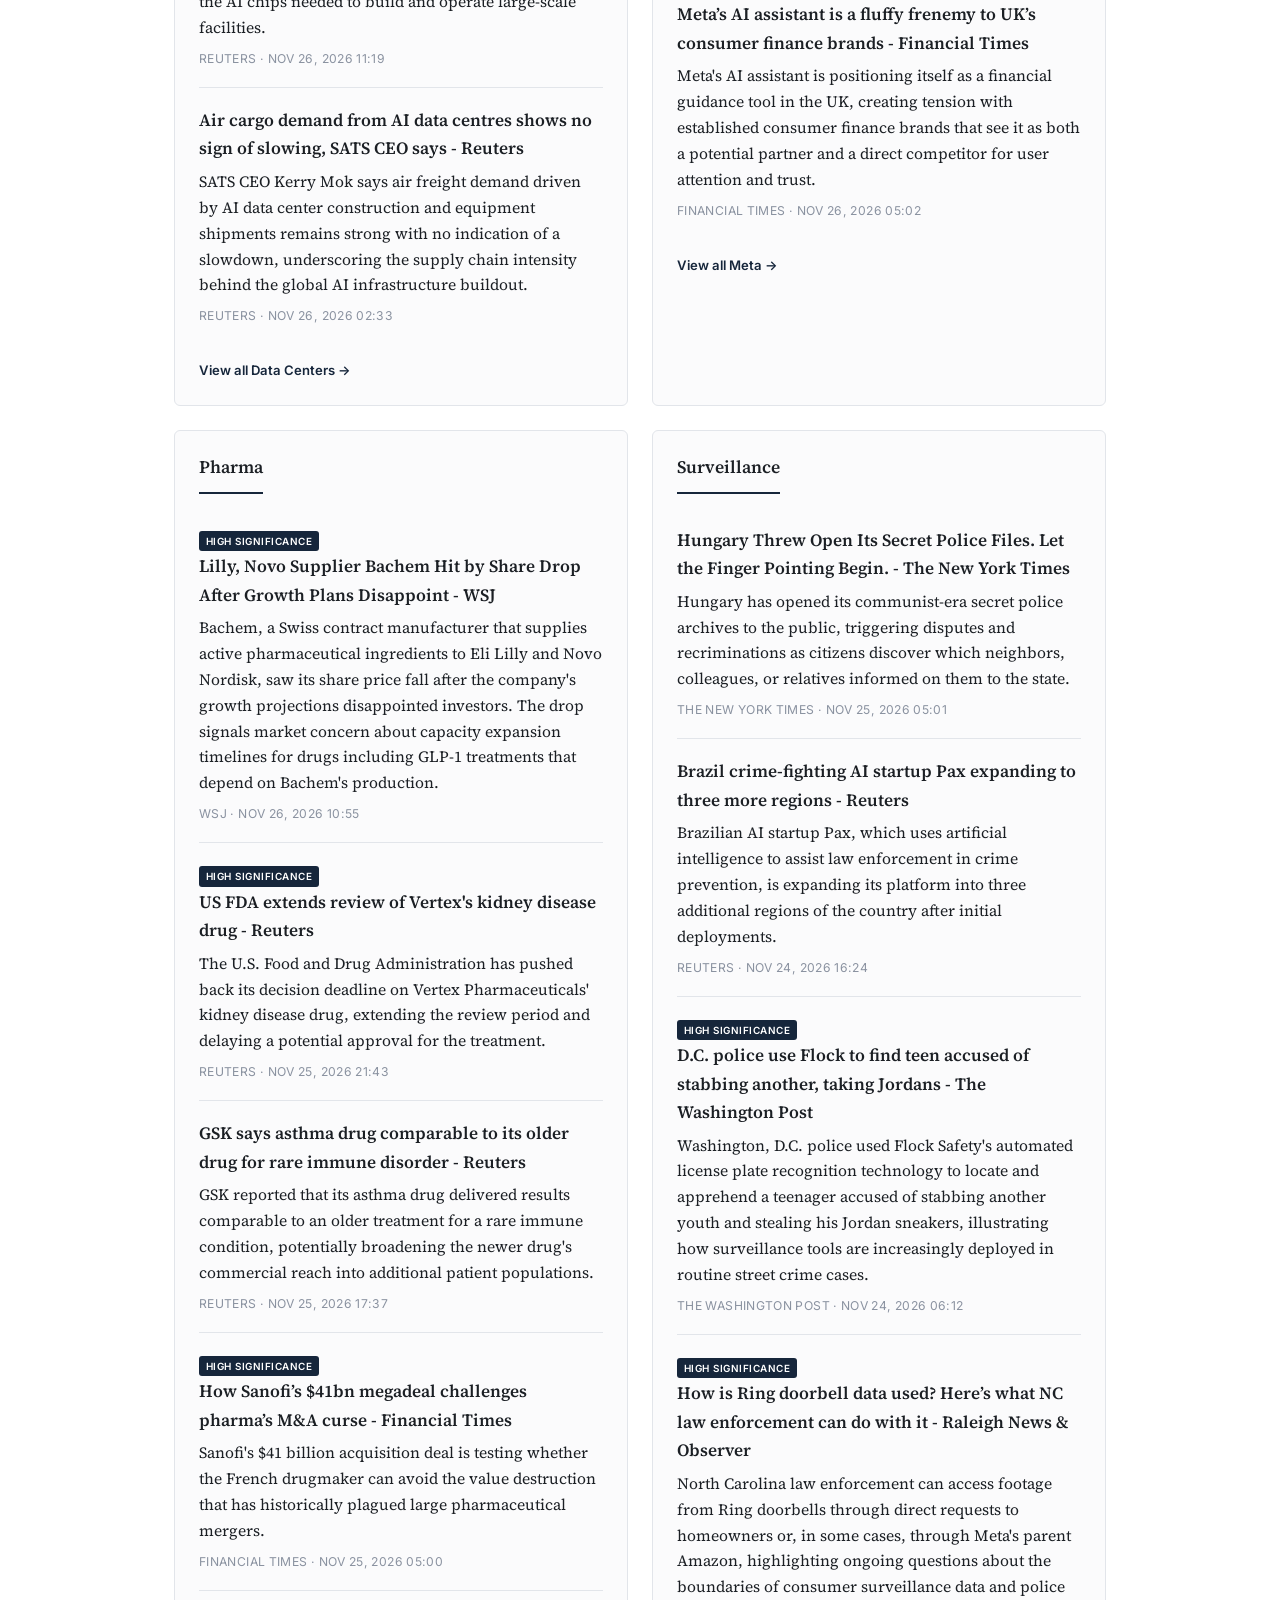
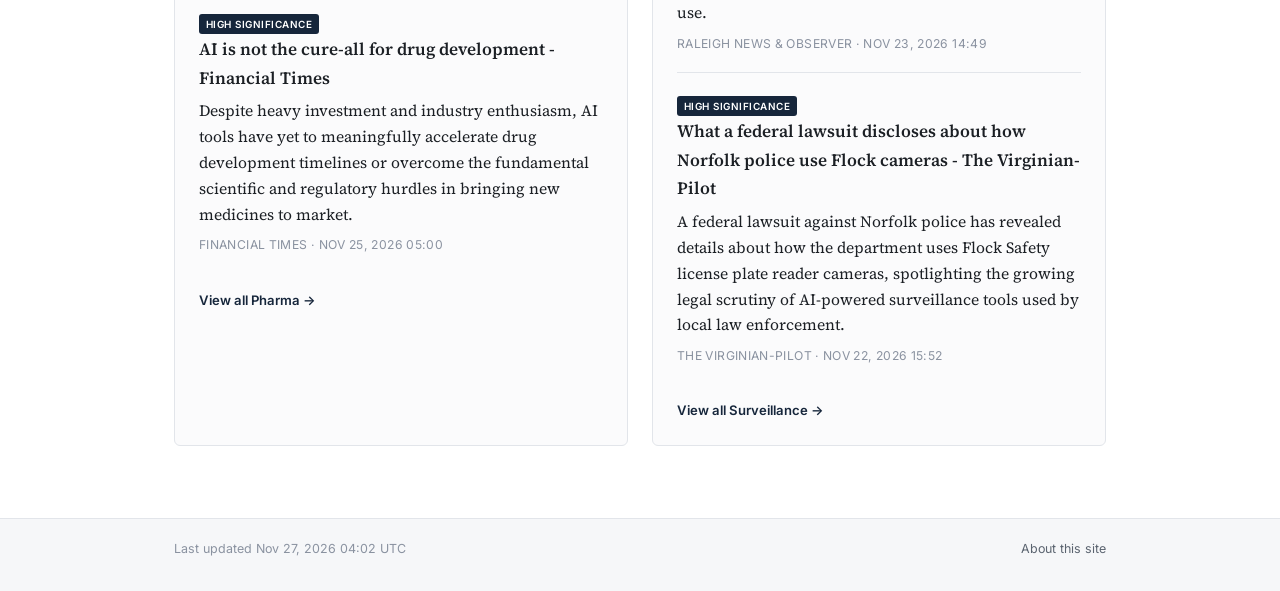
==== commit 845d1167: "chore: update digest.db and rebuild site [skip ci]" ====
--- a/docs/index.html
+++ b/docs/index.html
@@ -110,19 +110,19 @@
         </li>
         
         <li class="item">
+          
+          <a class="item-title" href="https://news.google.com/rss/articles/[base64]?oc=5" rel="noopener noreferrer">Billions in Data Center Deals Grind to Halt After AI Chip Curbs - Bloomberg.com</a>
+          <p class="item-summary">Export controls on AI chips have frozen billions of dollars in data-center deals across Asia, as developers and investors wait to see which projects remain viable without access to restricted U.S. semiconductors.</p>
+          <p class="item-meta">Bloomberg.com &middot; Nov 26, 2026 01:19</p>
+        </li>
+        
+        <li class="item">
           <span class="badge">HIGH SIGNIFICANCE</span>
           <a class="item-title" href="https://news.google.com/rss/articles/[base64]?oc=5" rel="noopener noreferrer">How China got access to Nvidia&#39;s AI chips despite rules to stop them - Reuters</a>
           <p class="item-summary">Despite U.S. export restrictions designed to block Beijing&#39;s access to advanced semiconductors, Chinese entities have continued to obtain Nvidia AI chips through third-party intermediaries and indirect supply chains, undermining the controls&#39; effectiveness.</p>
           <p class="item-meta">Reuters &middot; Nov 25, 2026 19:58</p>
         </li>
         
-        <li class="item">
-          
-          <a class="item-title" href="https://news.google.com/rss/articles/[base64]?oc=5" rel="noopener noreferrer">The Morning Risk Report: China’s Huawei Convicted of Fraud in U.S. Criminal Trial - WSJ</a>
-          <p class="item-summary">A U.S. jury convicted Chinese telecom giant Huawei of fraud following a criminal trial, a ruling that deepens the legal jeopardy the company faces in the United States.</p>
-          <p class="item-meta">WSJ &middot; Nov 25, 2026 12:13</p>
-        </li>
-        
       </ul>
       <a class="view-all" href="pillar/china.html">View all China →</a>
     
@@ -156,18 +156,18 @@
         
         <li class="item">
           
+          <a class="item-title" href="https://news.google.com/rss/articles/[base64]?oc=5" rel="noopener noreferrer">US chip curbs will slow Asia data-center investment, Fitch says - Reuters</a>
+          <p class="item-summary">U.S. export restrictions on advanced semiconductors will dampen data-center investment across Asia, according to Fitch Ratings, as the curbs limit access to the AI chips needed to build and operate large-scale facilities.</p>
+          <p class="item-meta">Reuters &middot; Nov 26, 2026 11:19</p>
+        </li>
+        
+        <li class="item">
+          
           <a class="item-title" href="https://news.google.com/rss/articles/[base64]?oc=5" rel="noopener noreferrer">Air cargo demand from AI data centres shows no sign of slowing, SATS CEO says - Reuters</a>
           <p class="item-summary">SATS CEO Kerry Mok says air freight demand driven by AI data center construction and equipment shipments remains strong with no indication of a slowdown, underscoring the supply chain intensity behind the global AI infrastructure buildout.</p>
           <p class="item-meta">Reuters &middot; Nov 26, 2026 02:33</p>
         </li>
         
-        <li class="item">
-          <span class="badge">HIGH SIGNIFICANCE</span>
-          <a class="item-title" href="https://news.google.com/rss/articles/[base64]?oc=5" rel="noopener noreferrer">Japan&#39;s data centre boom faces growing revolt from urban residents - Reuters</a>
-          <p class="item-summary">Residents in Japanese cities are organizing opposition to a wave of data center construction, citing concerns about noise, heat, power consumption, and the strain on local infrastructure as demand for AI computing capacity drives rapid expansion.</p>
-          <p class="item-meta">Reuters &middot; Nov 25, 2026 23:02</p>
-        </li>
-        
       </ul>
       <a class="view-all" href="pillar/data_centers.html">View all Data Centers →</a>
     
@@ -315,7 +315,7 @@
 
 <footer>
   <div class="footer-inner">
-    <p class="footer-updated">Last updated Nov 26, 2026 21:19 UTC</p>
+    <p class="footer-updated">Last updated Nov 27, 2026 04:02 UTC</p>
     <p class="footer-links"><a href="about.html">About this site</a></p>
   </div>
 </footer>
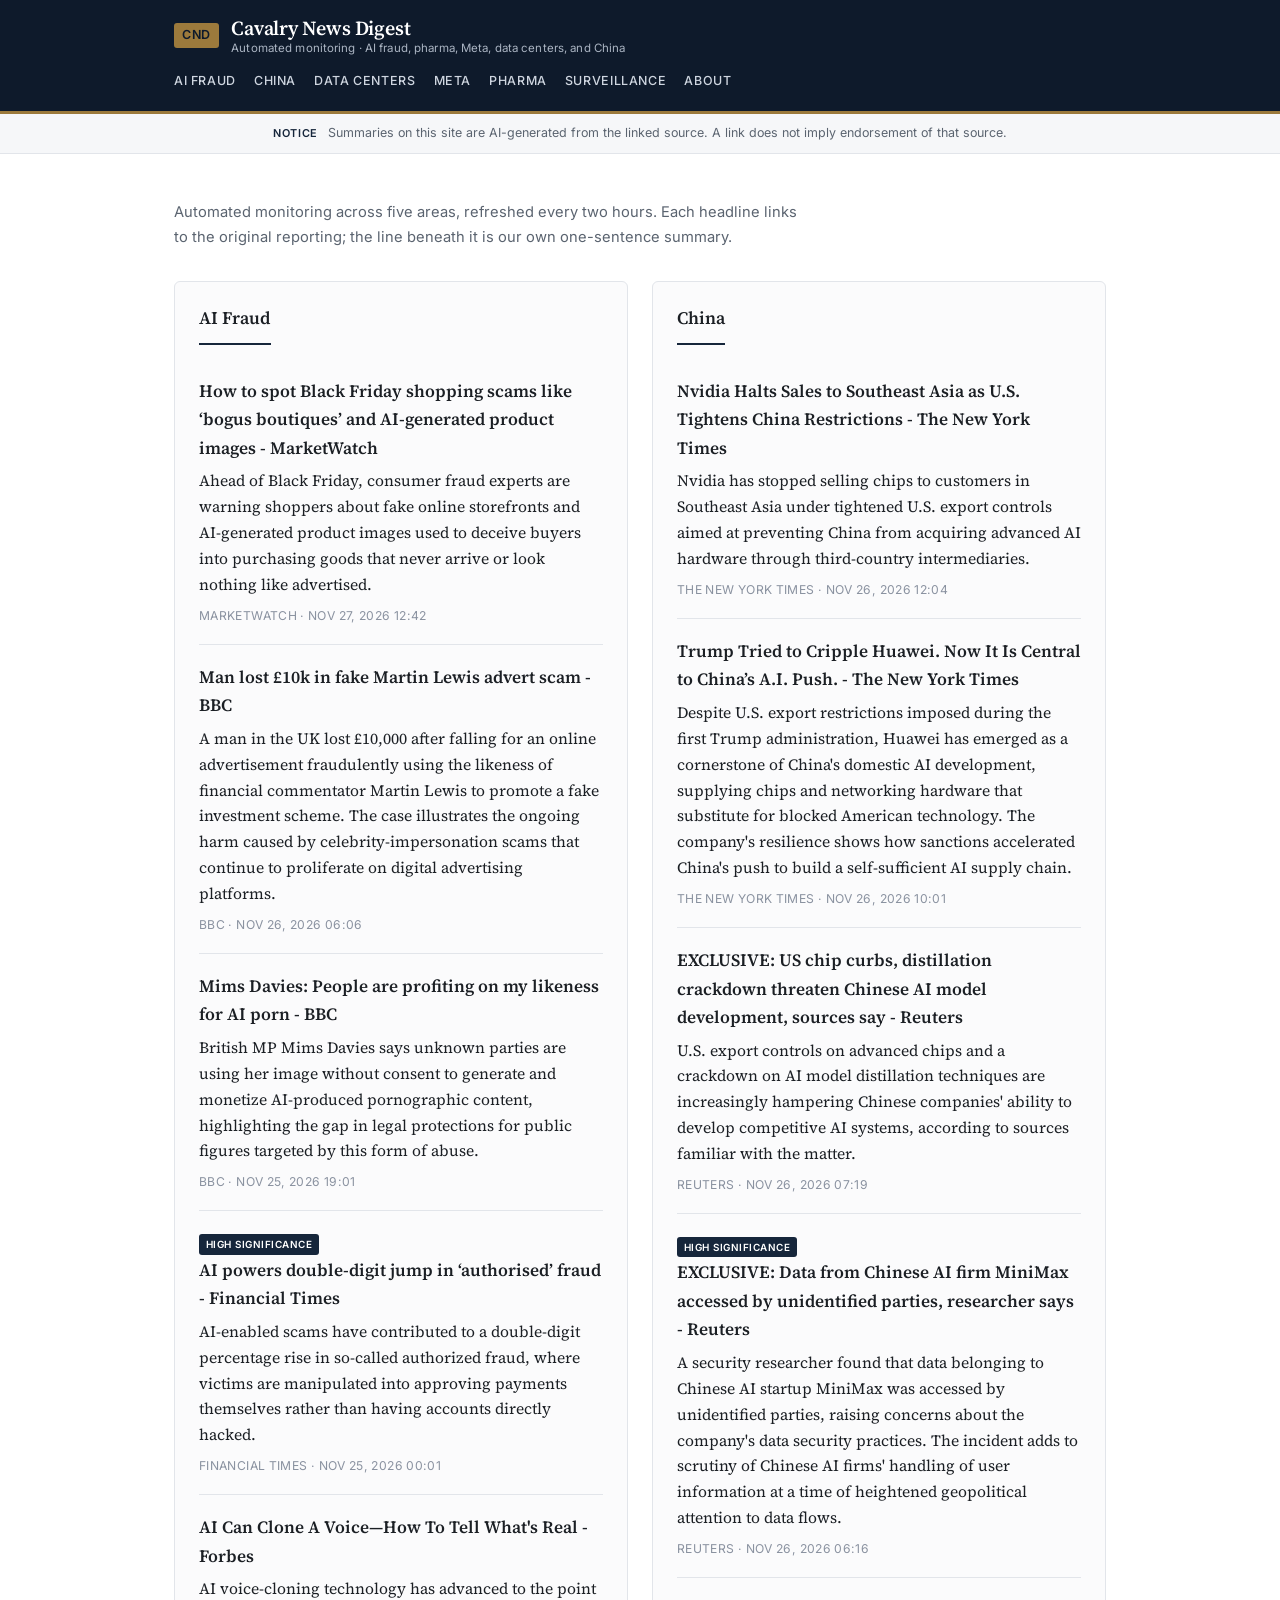
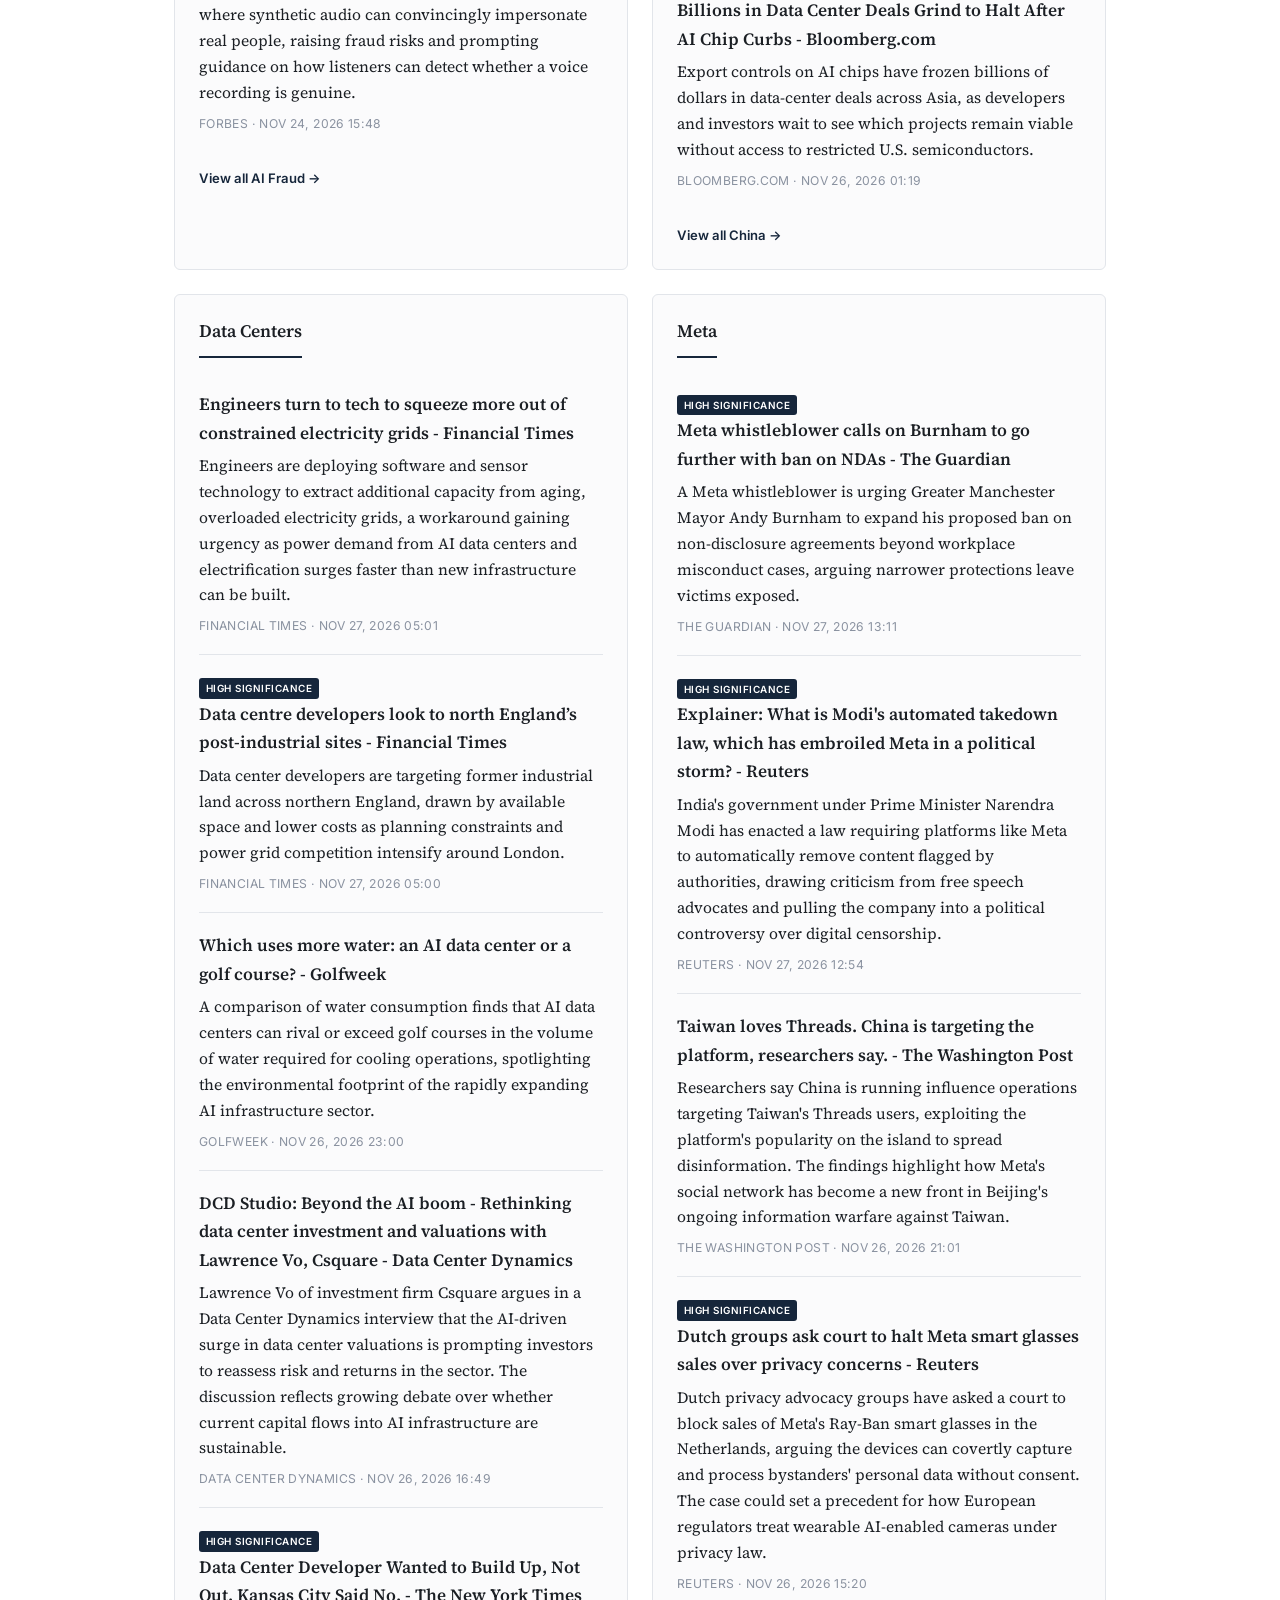
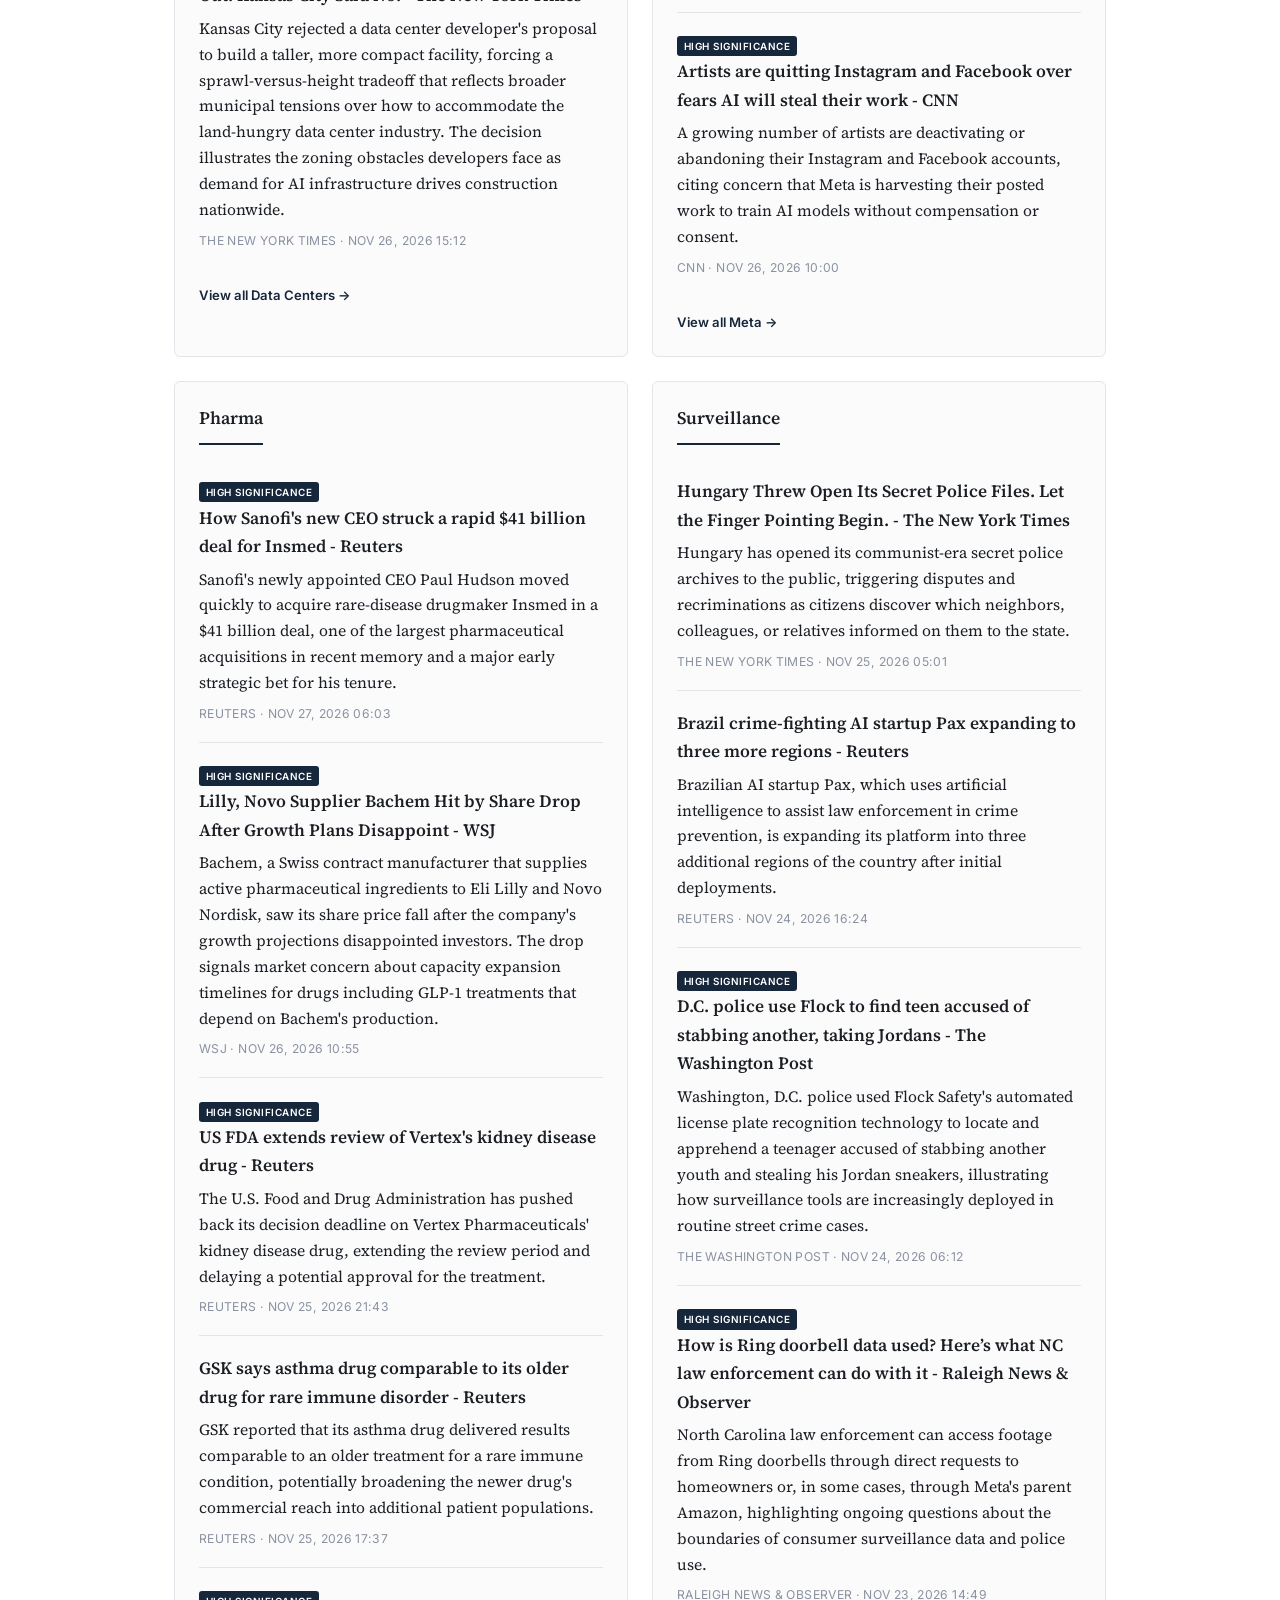
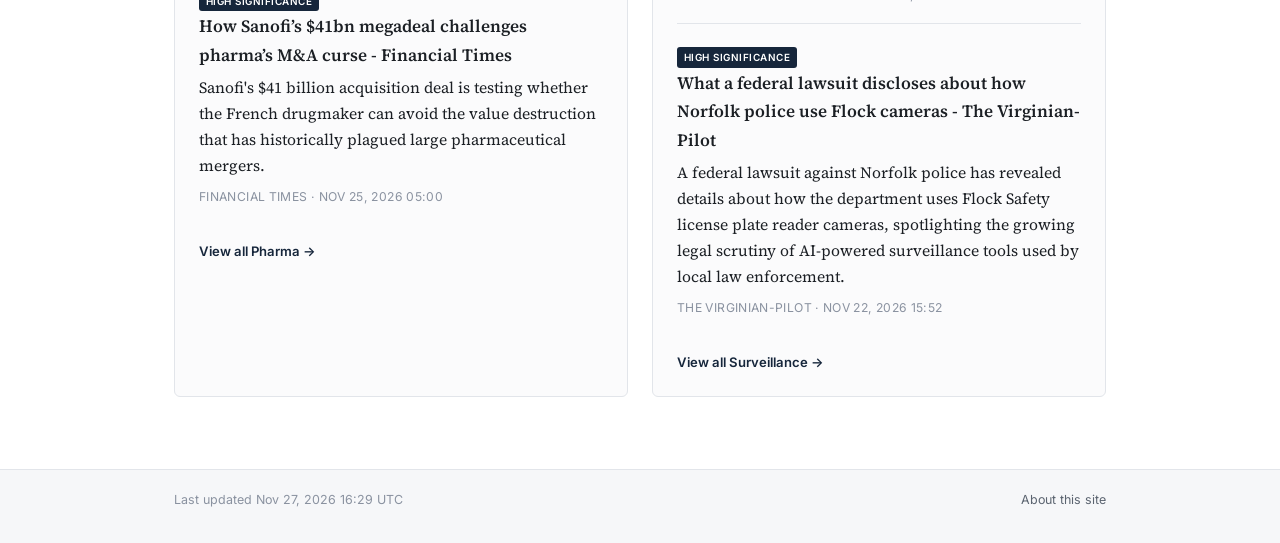
==== commit 76ccda19: "chore: update digest.db and rebuild site [skip ci]" ====
--- a/docs/index.html
+++ b/docs/index.html
@@ -45,6 +45,13 @@
         
         <li class="item">
           
+          <a class="item-title" href="https://news.google.com/rss/articles/[base64]?oc=5" rel="noopener noreferrer">How to spot Black Friday shopping scams like ‘bogus boutiques’ and AI-generated product images - MarketWatch</a>
+          <p class="item-summary">Ahead of Black Friday, consumer fraud experts are warning shoppers about fake online storefronts and AI-generated product images used to deceive buyers into purchasing goods that never arrive or look nothing like advertised.</p>
+          <p class="item-meta">MarketWatch &middot; Nov 27, 2026 12:42</p>
+        </li>
+        
+        <li class="item">
+          
           <a class="item-title" href="https://news.google.com/rss/articles/CBMiW0FVX3lxTE5EUUlpZEd4SGI2ME1zVEhob0FQaFhSR2NfeXZqZW1QT3ZaSzgyOUkyWGtxcGEwUWFBdHVRVE0xdDk1QlJLc2pUQ0pTUUNsemJnXzFVRVVFYzBSeVU?oc=5" rel="noopener noreferrer">Man lost £10k in fake Martin Lewis advert scam - BBC</a>
           <p class="item-summary">A man in the UK lost £10,000 after falling for an online advertisement fraudulently using the likeness of financial commentator Martin Lewis to promote a fake investment scheme. The case illustrates the ongoing harm caused by celebrity-impersonation scams that continue to proliferate on digital advertising platforms.</p>
           <p class="item-meta">BBC &middot; Nov 26, 2026 06:06</p>
@@ -71,13 +78,6 @@
           <p class="item-meta">Forbes &middot; Nov 24, 2026 15:48</p>
         </li>
         
-        <li class="item">
-          <span class="badge">HIGH SIGNIFICANCE</span>
-          <a class="item-title" href="https://news.google.com/rss/articles/CBMiW0FVX3lxTE53aUlObGZqc3NMdEE0YWhub1BpdUd3bmtwODRRVmdDbmlxR2ZqN2FuN1RNSTdVN19LVktMSVBBNjExVUkyeEdoSGI3WlBWRTBHekd3bDdWakdmbGc?oc=5" rel="noopener noreferrer">&#39;My driving instructor videos were replicated by an AI deepfake account&#39; - BBC</a>
-          <p class="item-summary">An AI deepfake account copied a driving instructor&#39;s videos without consent, raising concerns about how easily creators&#39; likenesses and content can be cloned and distributed online.</p>
-          <p class="item-meta">BBC &middot; Nov 23, 2026 05:57</p>
-        </li>
-        
       </ul>
       <a class="view-all" href="pillar/ai_fraud.html">View all AI Fraud →</a>
     
@@ -87,6 +87,13 @@
     <h2><a href="pillar/china.html">China</a></h2>
     
       <ul class="item-list">
+        
+        <li class="item">
+          
+          <a class="item-title" href="https://news.google.com/rss/articles/CBMiggFBVV95cUxNSHM3RHJjQzd5X25CS3B2YkpjVm9fa092SkJjUmlWLS1xRi1EaFZNam9wTi1lbUpmTXdPeVRaYXdjM2hnT2dLenQyQXVtOHZzcDJ5SkZSeGdlS0ZCZHMtMUNfclhqT3VJVUNmNy1yUmtNMnlnRkhvd1ZWV2FKdVQ1QmtB?oc=5" rel="noopener noreferrer">Nvidia Halts Sales to Southeast Asia as U.S. Tightens China Restrictions - The New York Times</a>
+          <p class="item-summary">Nvidia has stopped selling chips to customers in Southeast Asia under tightened U.S. export controls aimed at preventing China from acquiring advanced AI hardware through third-country intermediaries.</p>
+          <p class="item-meta">The New York Times &middot; Nov 26, 2026 12:04</p>
+        </li>
         
         <li class="item">
           
@@ -116,13 +123,6 @@
           <p class="item-meta">Bloomberg.com &middot; Nov 26, 2026 01:19</p>
         </li>
         
-        <li class="item">
-          <span class="badge">HIGH SIGNIFICANCE</span>
-          <a class="item-title" href="https://news.google.com/rss/articles/[base64]?oc=5" rel="noopener noreferrer">How China got access to Nvidia&#39;s AI chips despite rules to stop them - Reuters</a>
-          <p class="item-summary">Despite U.S. export restrictions designed to block Beijing&#39;s access to advanced semiconductors, Chinese entities have continued to obtain Nvidia AI chips through third-party intermediaries and indirect supply chains, undermining the controls&#39; effectiveness.</p>
-          <p class="item-meta">Reuters &middot; Nov 25, 2026 19:58</p>
-        </li>
-        
       </ul>
       <a class="view-all" href="pillar/china.html">View all China →</a>
     
@@ -132,6 +132,27 @@
     <h2><a href="pillar/data_centers.html">Data Centers</a></h2>
     
       <ul class="item-list">
+        
+        <li class="item">
+          
+          <a class="item-title" href="https://news.google.com/rss/articles/CBMihAFBVV95cUxOQ3ZHYWRoWjVZV3dlRXlseXQ2eTJhaGxOaWZiaEhEQ0JIVGVMaHhmUTBtalBxSGVGVzdhQnFKZTUwdXNfZV9TZFFmaDNkYUItbENYS2UzUEdXVElIU05DVlM4UU1rSHVyTkJpU0d1U1NaSlVLWXVRRkNhcW9PMmxDZzdWYTQ?oc=5" rel="noopener noreferrer">Engineers turn to tech to squeeze more out of constrained electricity grids - Financial Times</a>
+          <p class="item-summary">Engineers are deploying software and sensor technology to extract additional capacity from aging, overloaded electricity grids, a workaround gaining urgency as power demand from AI data centers and electrification surges faster than new infrastructure can be built.</p>
+          <p class="item-meta">Financial Times &middot; Nov 27, 2026 05:01</p>
+        </li>
+        
+        <li class="item">
+          <span class="badge">HIGH SIGNIFICANCE</span>
+          <a class="item-title" href="https://news.google.com/rss/articles/CBMihAFBVV95cUxQNWcxbmlEd1ZGSXcwaHhrSWRpcjB1UlN4UXBZdFROX2FYOExfME9CTEdOakEyeldCRGtwTVBiZGVfSE9NaTMwaHAxMWY5cy1nV21rWGJ2Mmx5Wmk5TWVxc1d6RTRJWDREeXB3WC0tdy15VGI0RWlOVlJ2ejRpUThsS1A4cno?oc=5" rel="noopener noreferrer">Data centre developers look to north England’s post-industrial sites - Financial Times</a>
+          <p class="item-summary">Data center developers are targeting former industrial land across northern England, drawn by available space and lower costs as planning constraints and power grid competition intensify around London.</p>
+          <p class="item-meta">Financial Times &middot; Nov 27, 2026 05:00</p>
+        </li>
+        
+        <li class="item">
+          
+          <a class="item-title" href="https://news.google.com/rss/articles/[base64]?oc=5" rel="noopener noreferrer">Which uses more water: an AI data center or a golf course? - Golfweek</a>
+          <p class="item-summary">A comparison of water consumption finds that AI data centers can rival or exceed golf courses in the volume of water required for cooling operations, spotlighting the environmental footprint of the rapidly expanding AI infrastructure sector.</p>
+          <p class="item-meta">Golfweek &middot; Nov 26, 2026 23:00</p>
+        </li>
         
         <li class="item">
           
@@ -147,27 +168,6 @@
           <p class="item-meta">The New York Times &middot; Nov 26, 2026 15:12</p>
         </li>
         
-        <li class="item">
-          <span class="badge">HIGH SIGNIFICANCE</span>
-          <a class="item-title" href="https://news.google.com/rss/articles/CBMihAFBVV95cUxPdlBpU1NUV3ZYZHhCZUQwX2xQRHRGSGtPamoweGNmbTd1cVVxR2FTZlk3dHhrMVhoMXY4VWRRTF85ZjBmMWNjdWJoRGd0UjlHZzJrOXFTWVVrOGFxeUQ3dkhiVldONndjd05EdmlKSXN5cVZXcHV4eWtENFFsQnFzZmQxSzA?oc=5" rel="noopener noreferrer">Texas resumes data centre permitting before Democrats take over - Financial Times</a>
-          <p class="item-summary">Texas authorities have resumed issuing data center permits ahead of an anticipated shift in local political control, moving to advance projects before incoming Democratic officials could impose new restrictions. The permitting push underscores how partisan politics are shaping the race to build AI computing infrastructure across the state.</p>
-          <p class="item-meta">Financial Times &middot; Nov 26, 2026 12:00</p>
-        </li>
-        
-        <li class="item">
-          
-          <a class="item-title" href="https://news.google.com/rss/articles/[base64]?oc=5" rel="noopener noreferrer">US chip curbs will slow Asia data-center investment, Fitch says - Reuters</a>
-          <p class="item-summary">U.S. export restrictions on advanced semiconductors will dampen data-center investment across Asia, according to Fitch Ratings, as the curbs limit access to the AI chips needed to build and operate large-scale facilities.</p>
-          <p class="item-meta">Reuters &middot; Nov 26, 2026 11:19</p>
-        </li>
-        
-        <li class="item">
-          
-          <a class="item-title" href="https://news.google.com/rss/articles/[base64]?oc=5" rel="noopener noreferrer">Air cargo demand from AI data centres shows no sign of slowing, SATS CEO says - Reuters</a>
-          <p class="item-summary">SATS CEO Kerry Mok says air freight demand driven by AI data center construction and equipment shipments remains strong with no indication of a slowdown, underscoring the supply chain intensity behind the global AI infrastructure buildout.</p>
-          <p class="item-meta">Reuters &middot; Nov 26, 2026 02:33</p>
-        </li>
-        
       </ul>
       <a class="view-all" href="pillar/data_centers.html">View all Data Centers →</a>
     
@@ -177,6 +177,20 @@
     <h2><a href="pillar/meta.html">Meta</a></h2>
     
       <ul class="item-list">
+        
+        <li class="item">
+          <span class="badge">HIGH SIGNIFICANCE</span>
+          <a class="item-title" href="https://news.google.com/rss/articles/[base64]?oc=5" rel="noopener noreferrer">Meta whistleblower calls on Burnham to go further with ban on NDAs - The Guardian</a>
+          <p class="item-summary">A Meta whistleblower is urging Greater Manchester Mayor Andy Burnham to expand his proposed ban on non-disclosure agreements beyond workplace misconduct cases, arguing narrower protections leave victims exposed.</p>
+          <p class="item-meta">The Guardian &middot; Nov 27, 2026 13:11</p>
+        </li>
+        
+        <li class="item">
+          <span class="badge">HIGH SIGNIFICANCE</span>
+          <a class="item-title" href="https://news.google.com/rss/articles/[base64]?oc=5" rel="noopener noreferrer">Explainer: What is Modi&#39;s automated takedown law, which has embroiled Meta in a political storm? - Reuters</a>
+          <p class="item-summary">India&#39;s government under Prime Minister Narendra Modi has enacted a law requiring platforms like Meta to automatically remove content flagged by authorities, drawing criticism from free speech advocates and pulling the company into a political controversy over digital censorship.</p>
+          <p class="item-meta">Reuters &middot; Nov 27, 2026 12:54</p>
+        </li>
         
         <li class="item">
           
@@ -199,20 +213,6 @@
           <p class="item-meta">CNN &middot; Nov 26, 2026 10:00</p>
         </li>
         
-        <li class="item">
-          
-          <a class="item-title" href="https://news.google.com/rss/articles/[base64]?oc=5" rel="noopener noreferrer">Meta battles political storm in India as Congress party sues, stages protests - Reuters</a>
-          <p class="item-summary">India&#39;s Congress party has filed a lawsuit against Meta and launched street protests, escalating a political confrontation with the company over content moderation and alleged platform bias ahead of ongoing regional elections.</p>
-          <p class="item-meta">Reuters &middot; Nov 26, 2026 09:38</p>
-        </li>
-        
-        <li class="item">
-          <span class="badge">HIGH SIGNIFICANCE</span>
-          <a class="item-title" href="https://news.google.com/rss/articles/CBMihAFBVV95cUxQM09nZDdUaXg1dlgwY2g1ZnQwSllIalFiWjU4Z25nNk9jNUM2WkV0eFhZTExsLWc3Zm1kVW8tUG1TX1ZjcEdYcFJUU09DWXB2UmJUNV9Jam5memplWXFuYU1pM3BQMTVtSTZKakNXVzVwSHgyU2dpbzdzREpPU1NEQ1M3MVY?oc=5" rel="noopener noreferrer">Meta’s AI assistant is a fluffy frenemy to UK’s consumer finance brands - Financial Times</a>
-          <p class="item-summary">Meta&#39;s AI assistant is positioning itself as a financial guidance tool in the UK, creating tension with established consumer finance brands that see it as both a potential partner and a direct competitor for user attention and trust.</p>
-          <p class="item-meta">Financial Times &middot; Nov 26, 2026 05:02</p>
-        </li>
-        
       </ul>
       <a class="view-all" href="pillar/meta.html">View all Meta →</a>
     
@@ -222,6 +222,13 @@
     <h2><a href="pillar/pharma.html">Pharma</a></h2>
     
       <ul class="item-list">
+        
+        <li class="item">
+          <span class="badge">HIGH SIGNIFICANCE</span>
+          <a class="item-title" href="https://news.google.com/rss/articles/[base64]?oc=5" rel="noopener noreferrer">How Sanofi&#39;s new CEO struck a rapid $41 billion deal for Insmed - Reuters</a>
+          <p class="item-summary">Sanofi&#39;s newly appointed CEO Paul Hudson moved quickly to acquire rare-disease drugmaker Insmed in a $41 billion deal, one of the largest pharmaceutical acquisitions in recent memory and a major early strategic bet for his tenure.</p>
+          <p class="item-meta">Reuters &middot; Nov 27, 2026 06:03</p>
+        </li>
         
         <li class="item">
           <span class="badge">HIGH SIGNIFICANCE</span>
@@ -251,13 +258,6 @@
           <p class="item-meta">Financial Times &middot; Nov 25, 2026 05:00</p>
         </li>
         
-        <li class="item">
-          <span class="badge">HIGH SIGNIFICANCE</span>
-          <a class="item-title" href="https://news.google.com/rss/articles/CBMicEFVX3lxTE5pbnRveWRjV1k0c3Q3dG9UUFhoMG1KQ0hKQkIwS0VIbENfbXEwTEZBSXJEVHRfMm5tRDh6RkZ0TmYyWTdPUXl0WHJ5YjA4VW01cUc5Qm1WTVZTV0hWcTk4akRQTEJiTGhUVzg2Z0dPdnE?oc=5" rel="noopener noreferrer">AI is not the cure-all for drug development - Financial Times</a>
-          <p class="item-summary">Despite heavy investment and industry enthusiasm, AI tools have yet to meaningfully accelerate drug development timelines or overcome the fundamental scientific and regulatory hurdles in bringing new medicines to market.</p>
-          <p class="item-meta">Financial Times &middot; Nov 25, 2026 05:00</p>
-        </li>
-        
       </ul>
       <a class="view-all" href="pillar/pharma.html">View all Pharma →</a>
     
@@ -315,7 +315,7 @@
 
 <footer>
   <div class="footer-inner">
-    <p class="footer-updated">Last updated Nov 27, 2026 04:02 UTC</p>
+    <p class="footer-updated">Last updated Nov 27, 2026 16:29 UTC</p>
     <p class="footer-links"><a href="about.html">About this site</a></p>
   </div>
 </footer>
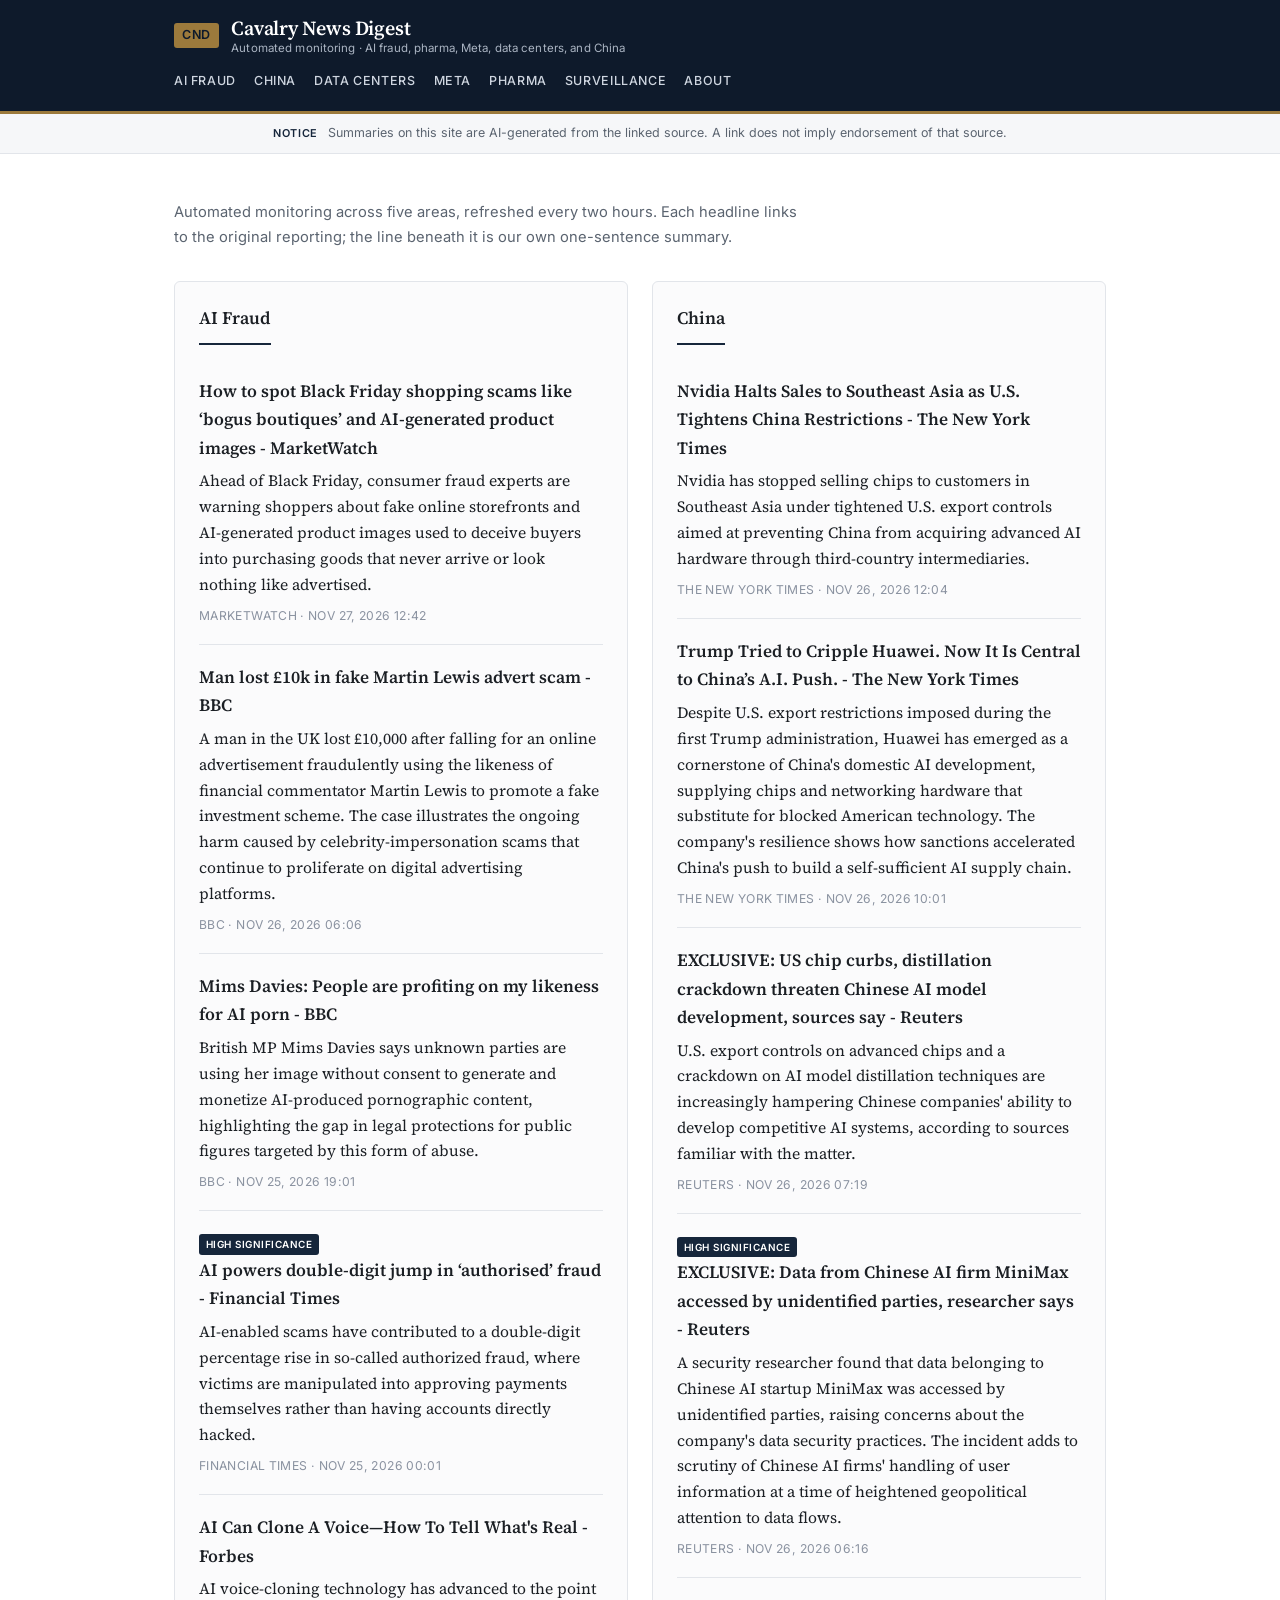
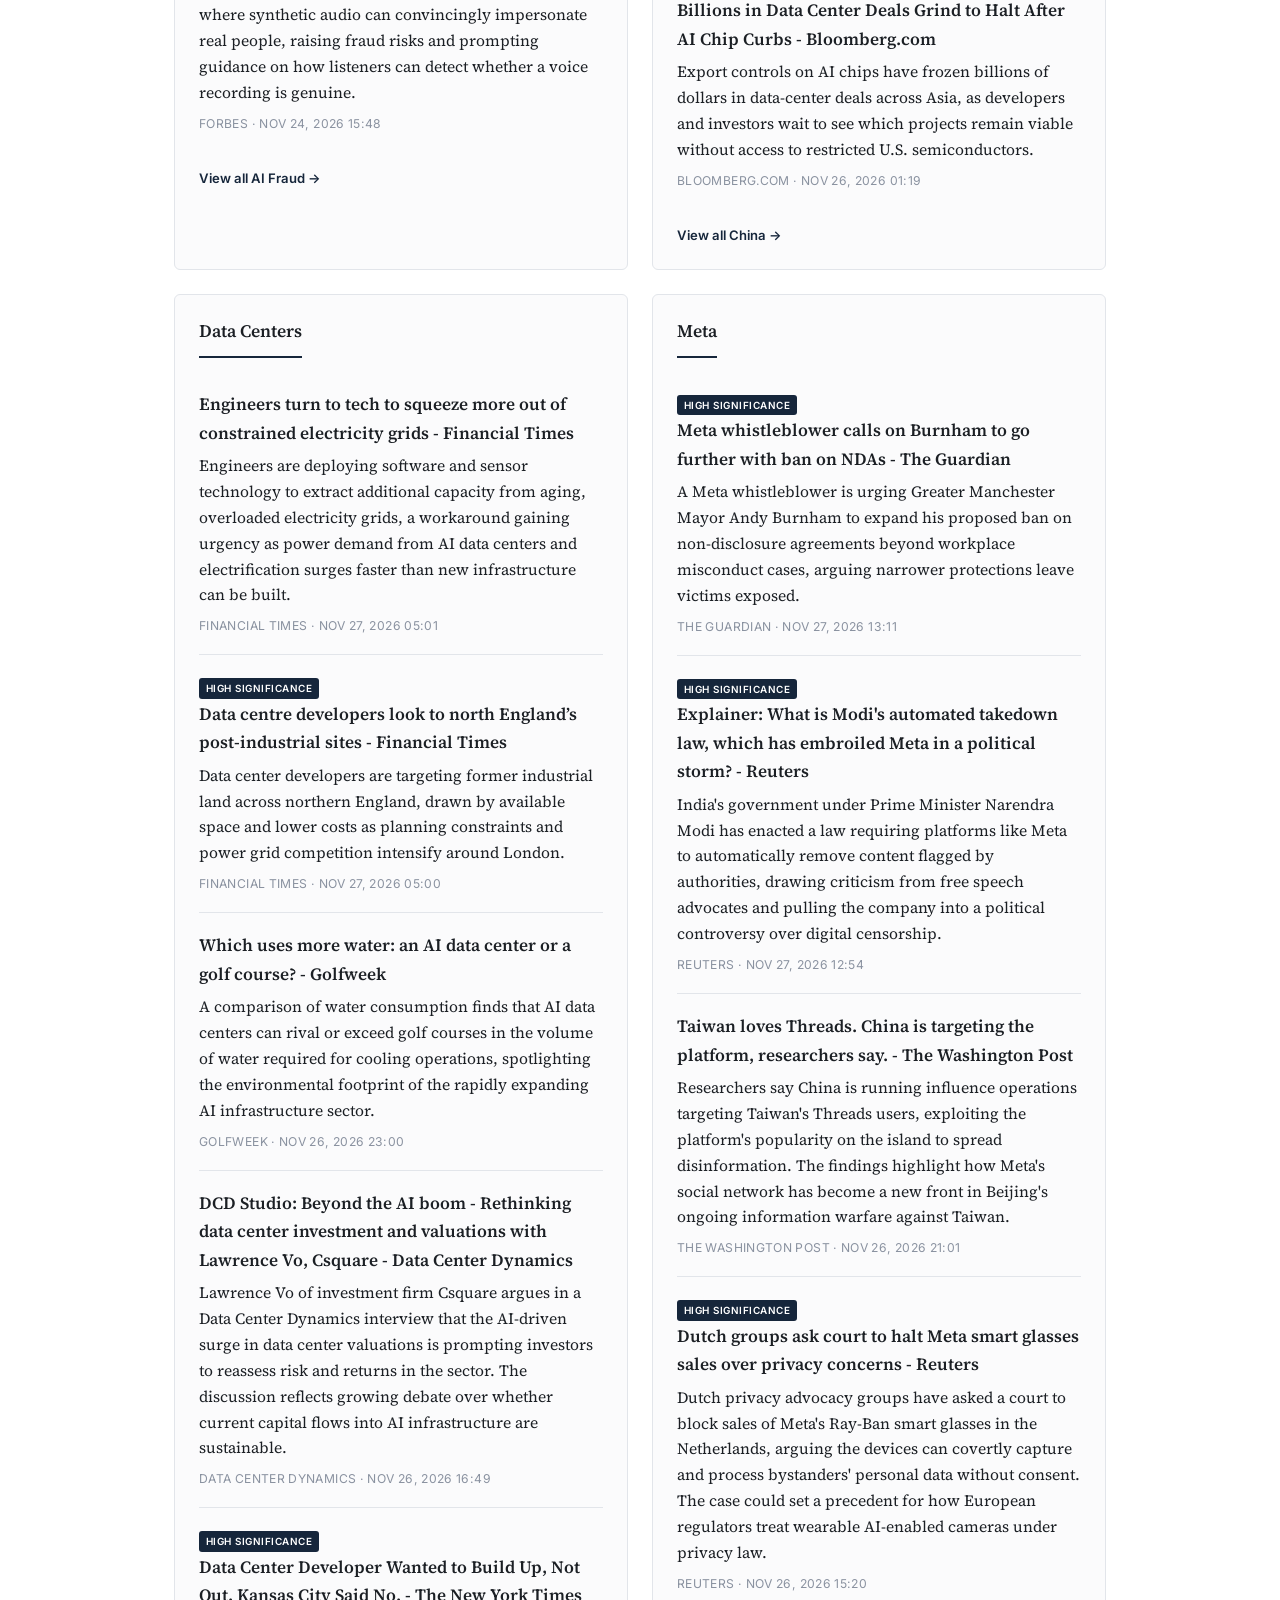
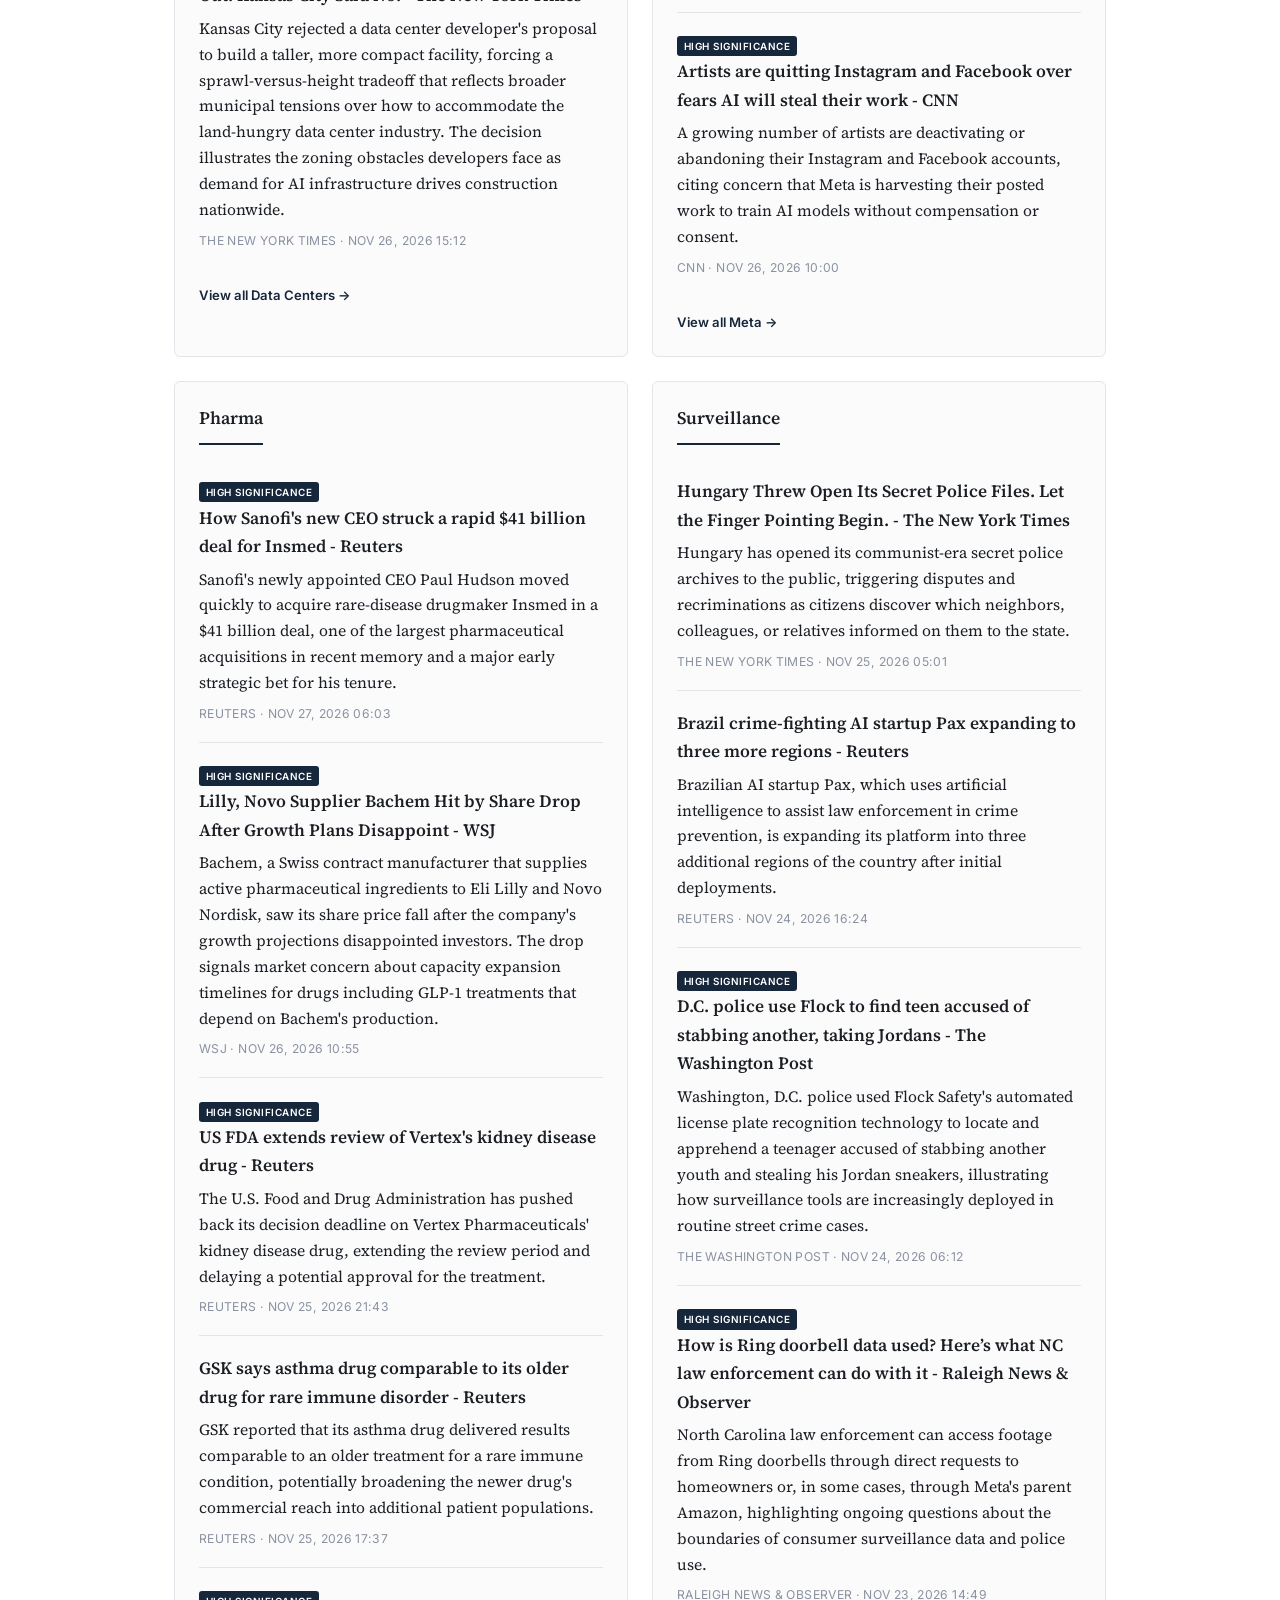
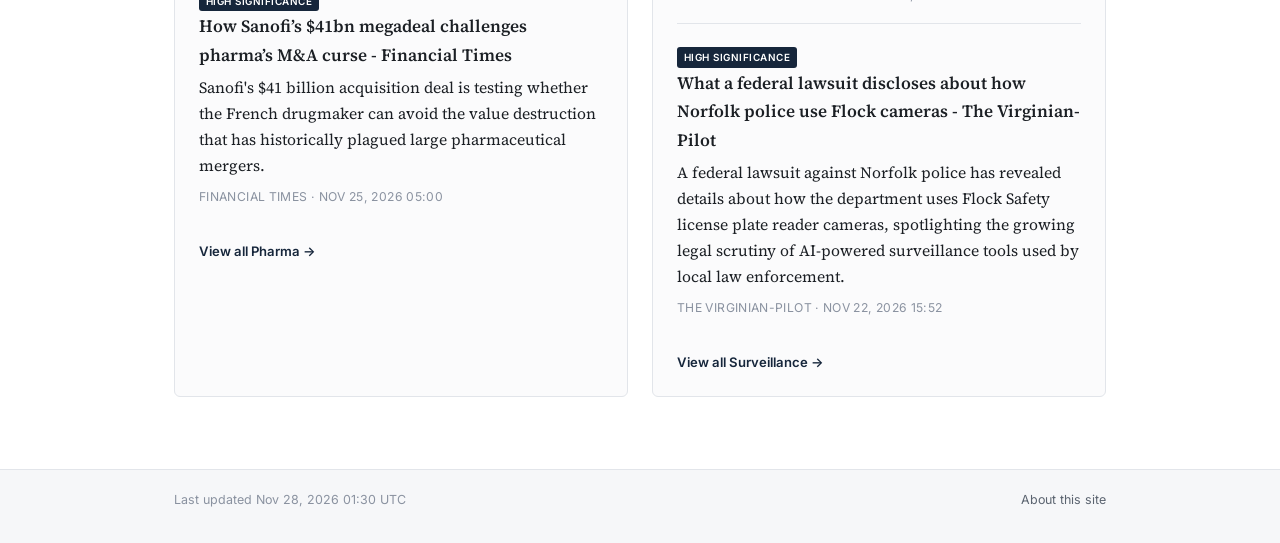
==== commit 7548dd7d: "chore: update digest.db and rebuild site [skip ci]" ====
--- a/docs/index.html
+++ b/docs/index.html
@@ -315,7 +315,7 @@
 
 <footer>
   <div class="footer-inner">
-    <p class="footer-updated">Last updated Nov 27, 2026 16:29 UTC</p>
+    <p class="footer-updated">Last updated Nov 28, 2026 01:30 UTC</p>
     <p class="footer-links"><a href="about.html">About this site</a></p>
   </div>
 </footer>
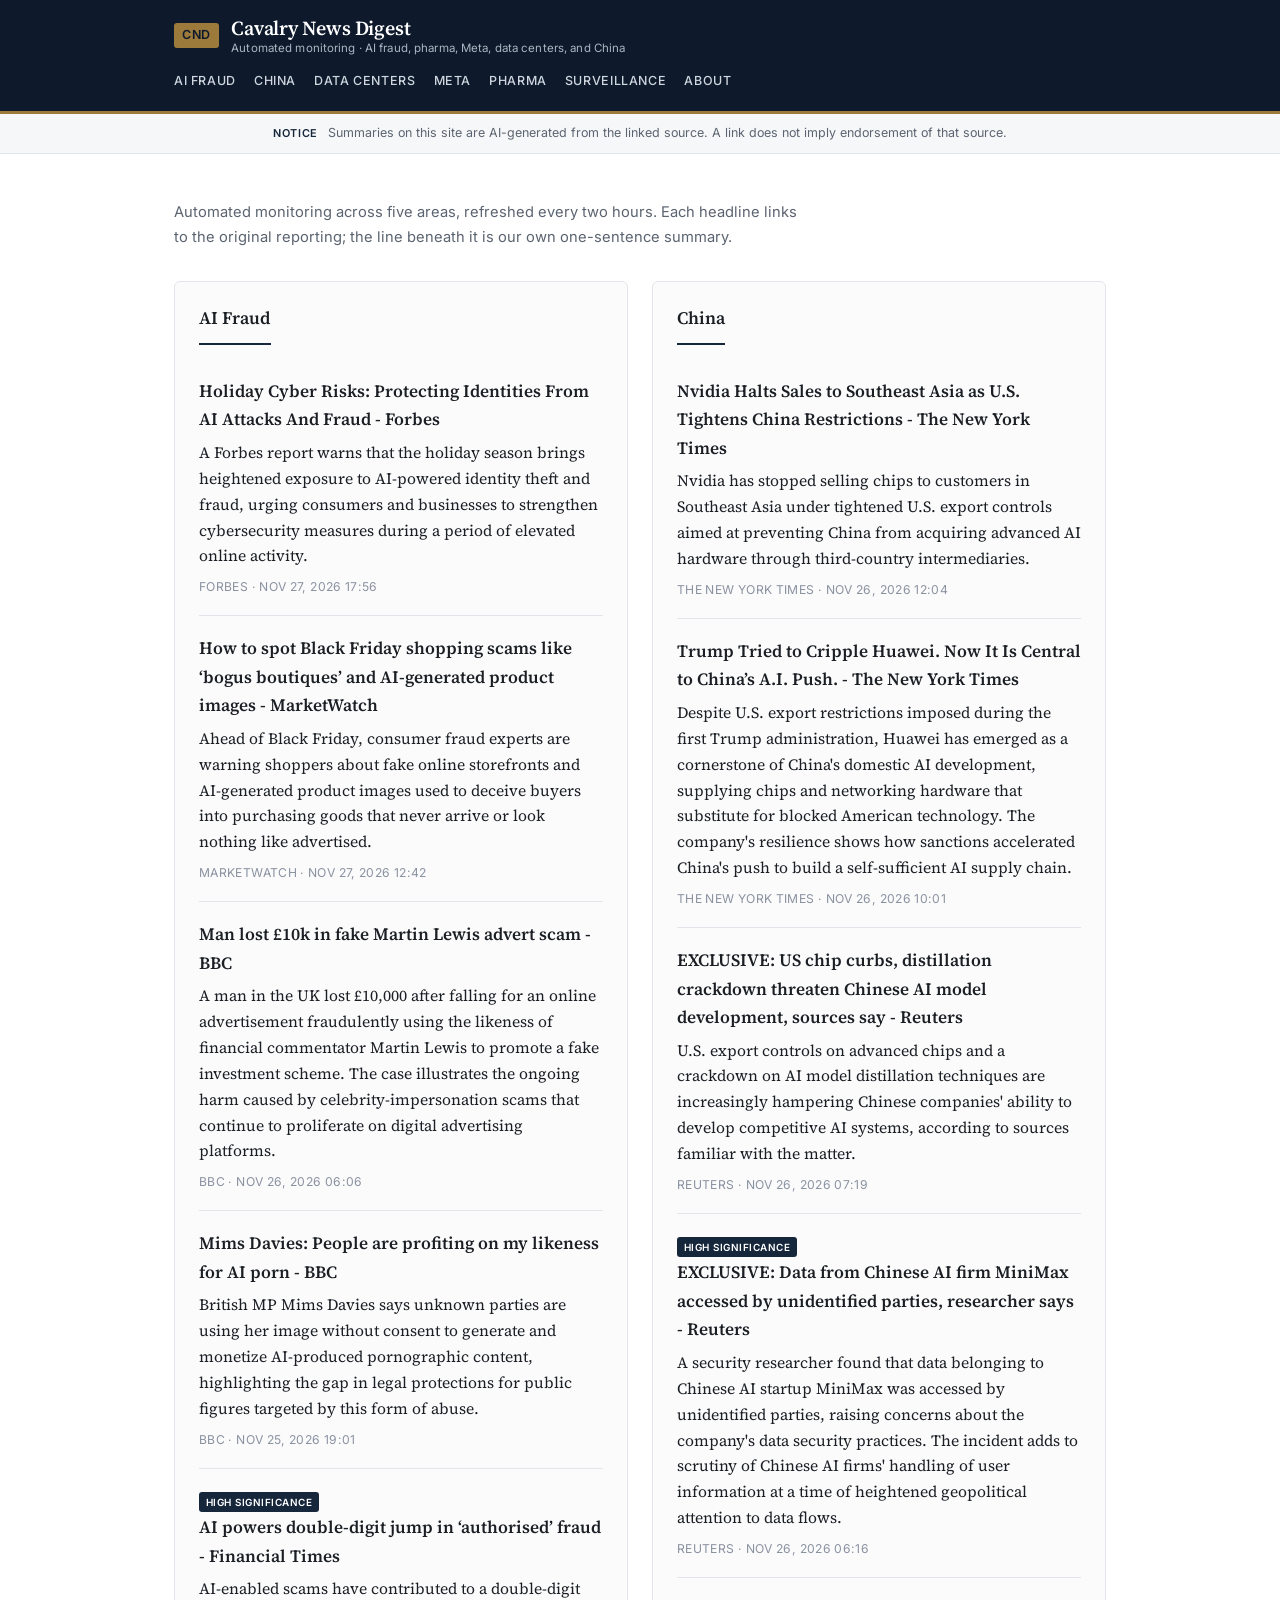
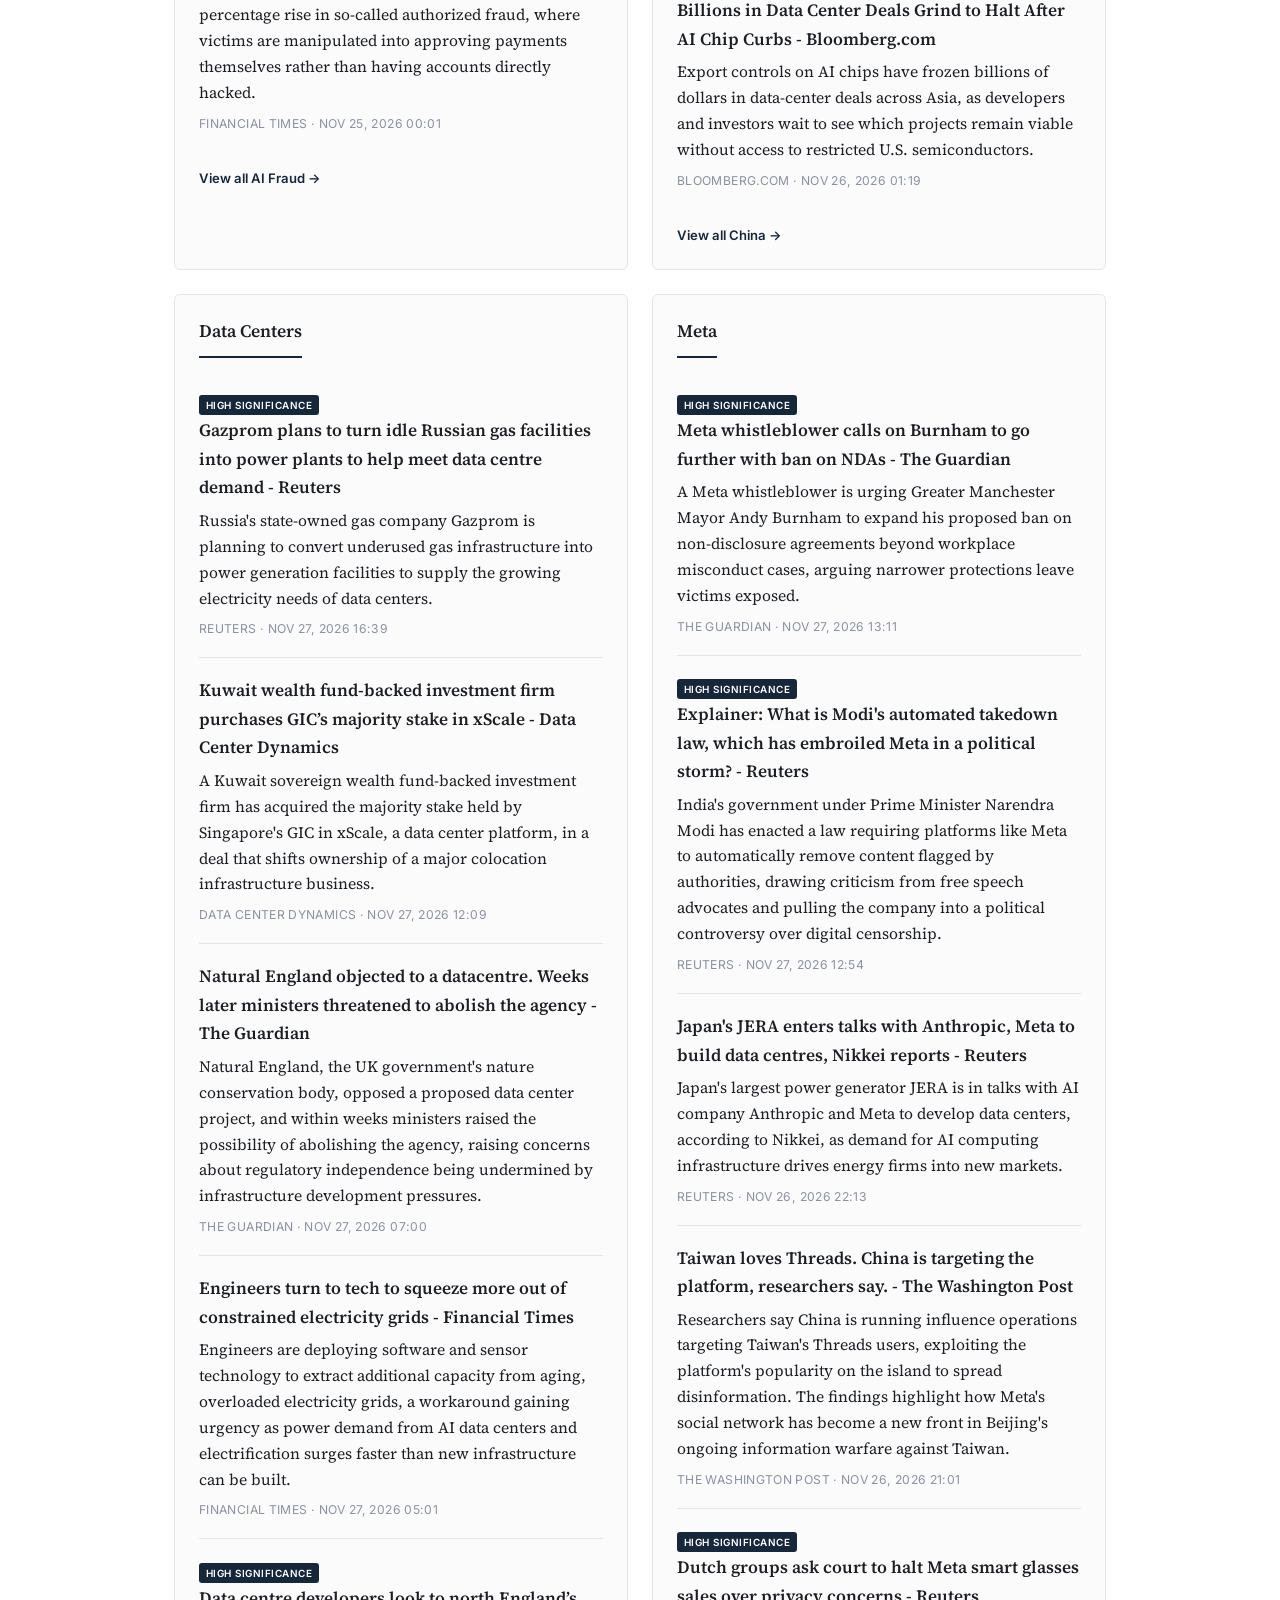
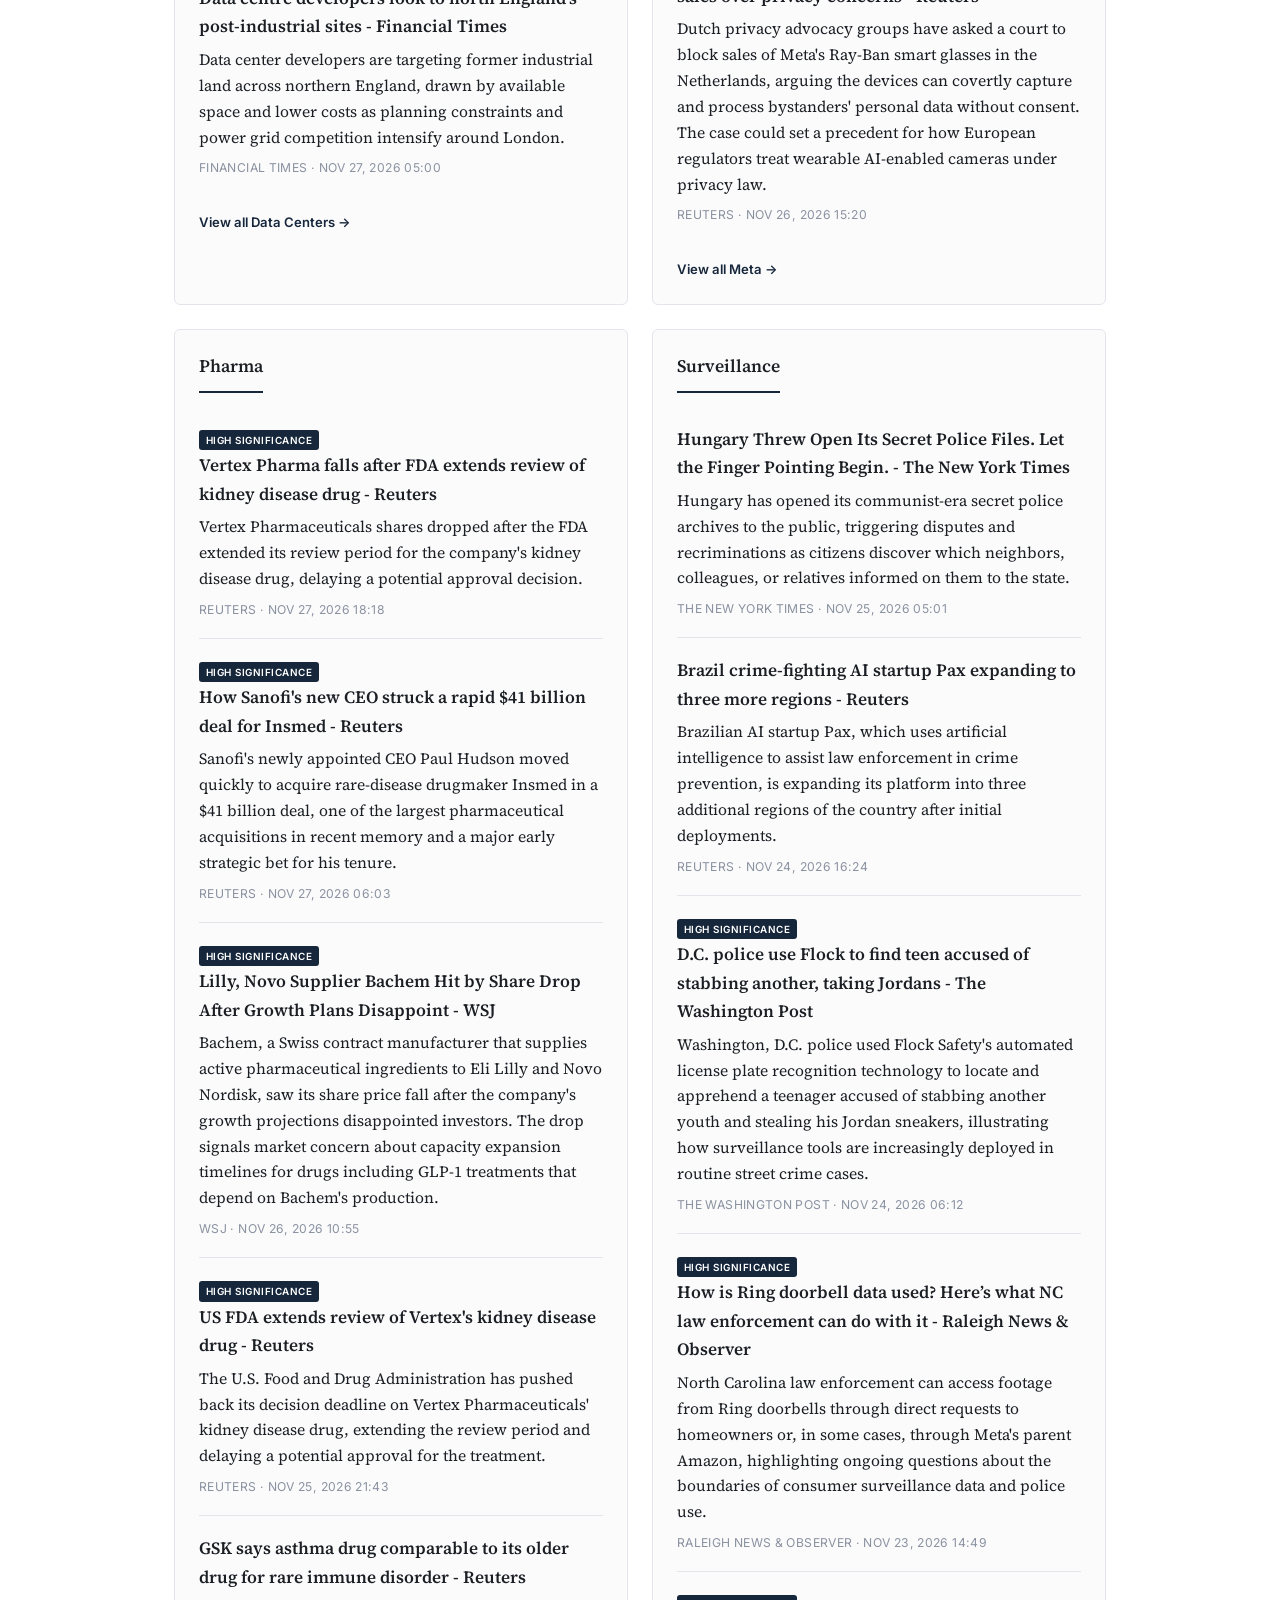
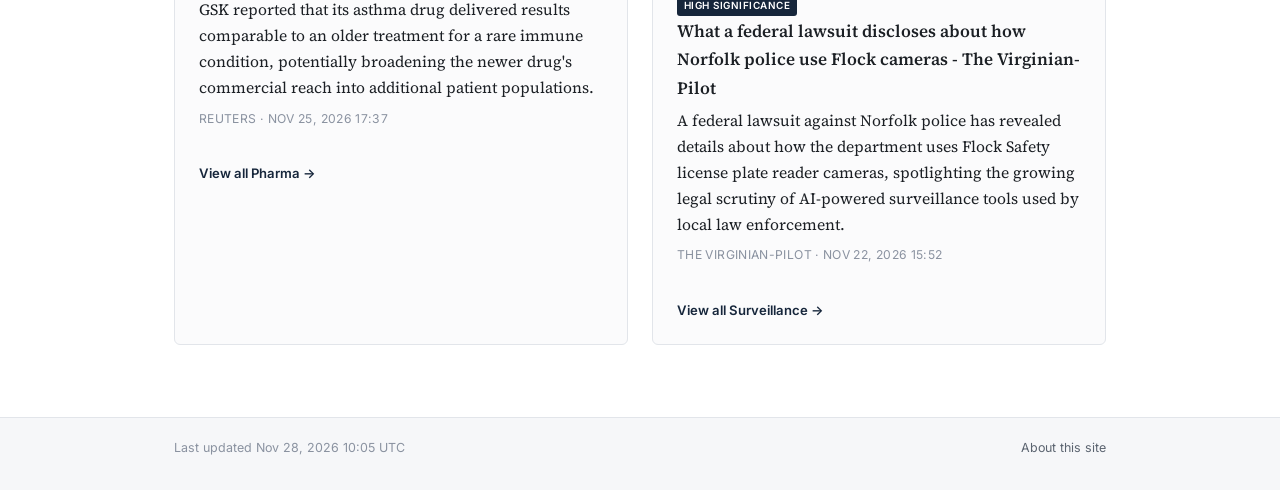
==== commit bfe2b4b8: "chore: update digest.db and rebuild site [skip ci]" ====
--- a/docs/index.html
+++ b/docs/index.html
@@ -45,6 +45,13 @@
         
         <li class="item">
           
+          <a class="item-title" href="https://news.google.com/rss/articles/[base64]?oc=5" rel="noopener noreferrer">Holiday Cyber Risks: Protecting Identities From AI Attacks And Fraud - Forbes</a>
+          <p class="item-summary">A Forbes report warns that the holiday season brings heightened exposure to AI-powered identity theft and fraud, urging consumers and businesses to strengthen cybersecurity measures during a period of elevated online activity.</p>
+          <p class="item-meta">Forbes &middot; Nov 27, 2026 17:56</p>
+        </li>
+        
+        <li class="item">
+          
           <a class="item-title" href="https://news.google.com/rss/articles/[base64]?oc=5" rel="noopener noreferrer">How to spot Black Friday shopping scams like ‘bogus boutiques’ and AI-generated product images - MarketWatch</a>
           <p class="item-summary">Ahead of Black Friday, consumer fraud experts are warning shoppers about fake online storefronts and AI-generated product images used to deceive buyers into purchasing goods that never arrive or look nothing like advertised.</p>
           <p class="item-meta">MarketWatch &middot; Nov 27, 2026 12:42</p>
@@ -71,13 +78,6 @@
           <p class="item-meta">Financial Times &middot; Nov 25, 2026 00:01</p>
         </li>
         
-        <li class="item">
-          
-          <a class="item-title" href="https://news.google.com/rss/articles/CBMigwFBVV95cUxNQ1o4R3NDM2lLVm9ROTFxRWIyU0VGcTg4RHV6aElreC12ZFlZMG4wMUpmSDdXVFRVWEVjMUZCTVZJUXpPOXJMOEFZM3pULXVORk8xWEhMRUk4QkhGeW9Md0xFdHVvbDgycHpyZHNVWlFNSklLdF9MYnVaMkNxNTYxVTlNUQ?oc=5" rel="noopener noreferrer">AI Can Clone A Voice—How To Tell What&#39;s Real - Forbes</a>
-          <p class="item-summary">AI voice-cloning technology has advanced to the point where synthetic audio can convincingly impersonate real people, raising fraud risks and prompting guidance on how listeners can detect whether a voice recording is genuine.</p>
-          <p class="item-meta">Forbes &middot; Nov 24, 2026 15:48</p>
-        </li>
-        
       </ul>
       <a class="view-all" href="pillar/ai_fraud.html">View all AI Fraud →</a>
     
@@ -134,6 +134,27 @@
       <ul class="item-list">
         
         <li class="item">
+          <span class="badge">HIGH SIGNIFICANCE</span>
+          <a class="item-title" href="https://news.google.com/rss/articles/[base64]?oc=5" rel="noopener noreferrer">Gazprom plans to turn idle Russian gas facilities into power plants to help meet data centre demand - Reuters</a>
+          <p class="item-summary">Russia&#39;s state-owned gas company Gazprom is planning to convert underused gas infrastructure into power generation facilities to supply the growing electricity needs of data centers.</p>
+          <p class="item-meta">Reuters &middot; Nov 27, 2026 16:39</p>
+        </li>
+        
+        <li class="item">
+          
+          <a class="item-title" href="https://news.google.com/rss/articles/[base64]?oc=5" rel="noopener noreferrer">Kuwait wealth fund-backed investment firm purchases GIC’s majority stake in xScale - Data Center Dynamics</a>
+          <p class="item-summary">A Kuwait sovereign wealth fund-backed investment firm has acquired the majority stake held by Singapore&#39;s GIC in xScale, a data center platform, in a deal that shifts ownership of a major colocation infrastructure business.</p>
+          <p class="item-meta">Data Center Dynamics &middot; Nov 27, 2026 12:09</p>
+        </li>
+        
+        <li class="item">
+          
+          <a class="item-title" href="https://news.google.com/rss/articles/[base64]?oc=5" rel="noopener noreferrer">Natural England objected to a datacentre. Weeks later ministers threatened to abolish the agency - The Guardian</a>
+          <p class="item-summary">Natural England, the UK government&#39;s nature conservation body, opposed a proposed data center project, and within weeks ministers raised the possibility of abolishing the agency, raising concerns about regulatory independence being undermined by infrastructure development pressures.</p>
+          <p class="item-meta">The Guardian &middot; Nov 27, 2026 07:00</p>
+        </li>
+        
+        <li class="item">
           
           <a class="item-title" href="https://news.google.com/rss/articles/CBMihAFBVV95cUxOQ3ZHYWRoWjVZV3dlRXlseXQ2eTJhaGxOaWZiaEhEQ0JIVGVMaHhmUTBtalBxSGVGVzdhQnFKZTUwdXNfZV9TZFFmaDNkYUItbENYS2UzUEdXVElIU05DVlM4UU1rSHVyTkJpU0d1U1NaSlVLWXVRRkNhcW9PMmxDZzdWYTQ?oc=5" rel="noopener noreferrer">Engineers turn to tech to squeeze more out of constrained electricity grids - Financial Times</a>
           <p class="item-summary">Engineers are deploying software and sensor technology to extract additional capacity from aging, overloaded electricity grids, a workaround gaining urgency as power demand from AI data centers and electrification surges faster than new infrastructure can be built.</p>
@@ -147,27 +168,6 @@
           <p class="item-meta">Financial Times &middot; Nov 27, 2026 05:00</p>
         </li>
         
-        <li class="item">
-          
-          <a class="item-title" href="https://news.google.com/rss/articles/[base64]?oc=5" rel="noopener noreferrer">Which uses more water: an AI data center or a golf course? - Golfweek</a>
-          <p class="item-summary">A comparison of water consumption finds that AI data centers can rival or exceed golf courses in the volume of water required for cooling operations, spotlighting the environmental footprint of the rapidly expanding AI infrastructure sector.</p>
-          <p class="item-meta">Golfweek &middot; Nov 26, 2026 23:00</p>
-        </li>
-        
-        <li class="item">
-          
-          <a class="item-title" href="https://news.google.com/rss/articles/[base64]?oc=5" rel="noopener noreferrer">DCD Studio: Beyond the AI boom - Rethinking data center investment and valuations with Lawrence Vo, Csquare - Data Center Dynamics</a>
-          <p class="item-summary">Lawrence Vo of investment firm Csquare argues in a Data Center Dynamics interview that the AI-driven surge in data center valuations is prompting investors to reassess risk and returns in the sector. The discussion reflects growing debate over whether current capital flows into AI infrastructure are sustainable.</p>
-          <p class="item-meta">Data Center Dynamics &middot; Nov 26, 2026 16:49</p>
-        </li>
-        
-        <li class="item">
-          <span class="badge">HIGH SIGNIFICANCE</span>
-          <a class="item-title" href="https://news.google.com/rss/articles/[base64]?oc=5" rel="noopener noreferrer">Data Center Developer Wanted to Build Up, Not Out. Kansas City Said No. - The New York Times</a>
-          <p class="item-summary">Kansas City rejected a data center developer&#39;s proposal to build a taller, more compact facility, forcing a sprawl-versus-height tradeoff that reflects broader municipal tensions over how to accommodate the land-hungry data center industry. The decision illustrates the zoning obstacles developers face as demand for AI infrastructure drives construction nationwide.</p>
-          <p class="item-meta">The New York Times &middot; Nov 26, 2026 15:12</p>
-        </li>
-        
       </ul>
       <a class="view-all" href="pillar/data_centers.html">View all Data Centers →</a>
     
@@ -194,6 +194,13 @@
         
         <li class="item">
           
+          <a class="item-title" href="https://news.google.com/rss/articles/[base64]?oc=5" rel="noopener noreferrer">Japan&#39;s JERA enters talks with Anthropic, Meta to build data centres, Nikkei reports - Reuters</a>
+          <p class="item-summary">Japan&#39;s largest power generator JERA is in talks with AI company Anthropic and Meta to develop data centers, according to Nikkei, as demand for AI computing infrastructure drives energy firms into new markets.</p>
+          <p class="item-meta">Reuters &middot; Nov 26, 2026 22:13</p>
+        </li>
+        
+        <li class="item">
+          
           <a class="item-title" href="https://news.google.com/rss/articles/[base64]?oc=5" rel="noopener noreferrer">Taiwan loves Threads. China is targeting the platform, researchers say. - The Washington Post</a>
           <p class="item-summary">Researchers say China is running influence operations targeting Taiwan&#39;s Threads users, exploiting the platform&#39;s popularity on the island to spread disinformation. The findings highlight how Meta&#39;s social network has become a new front in Beijing&#39;s ongoing information warfare against Taiwan.</p>
           <p class="item-meta">The Washington Post &middot; Nov 26, 2026 21:01</p>
@@ -206,13 +213,6 @@
           <p class="item-meta">Reuters &middot; Nov 26, 2026 15:20</p>
         </li>
         
-        <li class="item">
-          <span class="badge">HIGH SIGNIFICANCE</span>
-          <a class="item-title" href="https://news.google.com/rss/articles/CBMigAFBVV95cUxOUXNFeVY3UFR6eFlYQ0xBc21CSGs3S25xN21IYUxSbzZrdF9rMGV2WXRGMG9GeUIzSmUwTFp0VVl3bmxEa01lZXM3TXdSM0lEdnhKd0RRM0VzS0FmZk1ZWWtzaTBNQndRdkxyaDUxVlZ0Q1pqMk9NVVVLekkycTNGUg?oc=5" rel="noopener noreferrer">Artists are quitting Instagram and Facebook over fears AI will steal their work - CNN</a>
-          <p class="item-summary">A growing number of artists are deactivating or abandoning their Instagram and Facebook accounts, citing concern that Meta is harvesting their posted work to train AI models without compensation or consent.</p>
-          <p class="item-meta">CNN &middot; Nov 26, 2026 10:00</p>
-        </li>
-        
       </ul>
       <a class="view-all" href="pillar/meta.html">View all Meta →</a>
     
@@ -222,6 +222,13 @@
     <h2><a href="pillar/pharma.html">Pharma</a></h2>
     
       <ul class="item-list">
+        
+        <li class="item">
+          <span class="badge">HIGH SIGNIFICANCE</span>
+          <a class="item-title" href="https://news.google.com/rss/articles/[base64]?oc=5" rel="noopener noreferrer">Vertex Pharma falls after FDA extends review of kidney disease drug - Reuters</a>
+          <p class="item-summary">Vertex Pharmaceuticals shares dropped after the FDA extended its review period for the company&#39;s kidney disease drug, delaying a potential approval decision.</p>
+          <p class="item-meta">Reuters &middot; Nov 27, 2026 18:18</p>
+        </li>
         
         <li class="item">
           <span class="badge">HIGH SIGNIFICANCE</span>
@@ -251,13 +258,6 @@
           <p class="item-meta">Reuters &middot; Nov 25, 2026 17:37</p>
         </li>
         
-        <li class="item">
-          <span class="badge">HIGH SIGNIFICANCE</span>
-          <a class="item-title" href="https://news.google.com/rss/articles/CBMihAFBVV95cUxQQ3lkbVA4QjBBT0RvbTAzRUZnOXp5UHotVkhVcXo3RldNVXYybTQ3STR2Q0laeS05cnJFUzRVR1hfazdzYkxCbFhEcmxEVUFXUThuT1N3THdMR29hdTdidzUwM2xGa2ozTmVsYnpERzFPb1A0RkxKSnZ4ZGY4X2NvNDdZeHo?oc=5" rel="noopener noreferrer">How Sanofi’s $41bn megadeal challenges pharma’s M&amp;A curse - Financial Times</a>
-          <p class="item-summary">Sanofi&#39;s $41 billion acquisition deal is testing whether the French drugmaker can avoid the value destruction that has historically plagued large pharmaceutical mergers.</p>
-          <p class="item-meta">Financial Times &middot; Nov 25, 2026 05:00</p>
-        </li>
-        
       </ul>
       <a class="view-all" href="pillar/pharma.html">View all Pharma →</a>
     
@@ -315,7 +315,7 @@
 
 <footer>
   <div class="footer-inner">
-    <p class="footer-updated">Last updated Nov 28, 2026 01:30 UTC</p>
+    <p class="footer-updated">Last updated Nov 28, 2026 10:05 UTC</p>
     <p class="footer-links"><a href="about.html">About this site</a></p>
   </div>
 </footer>
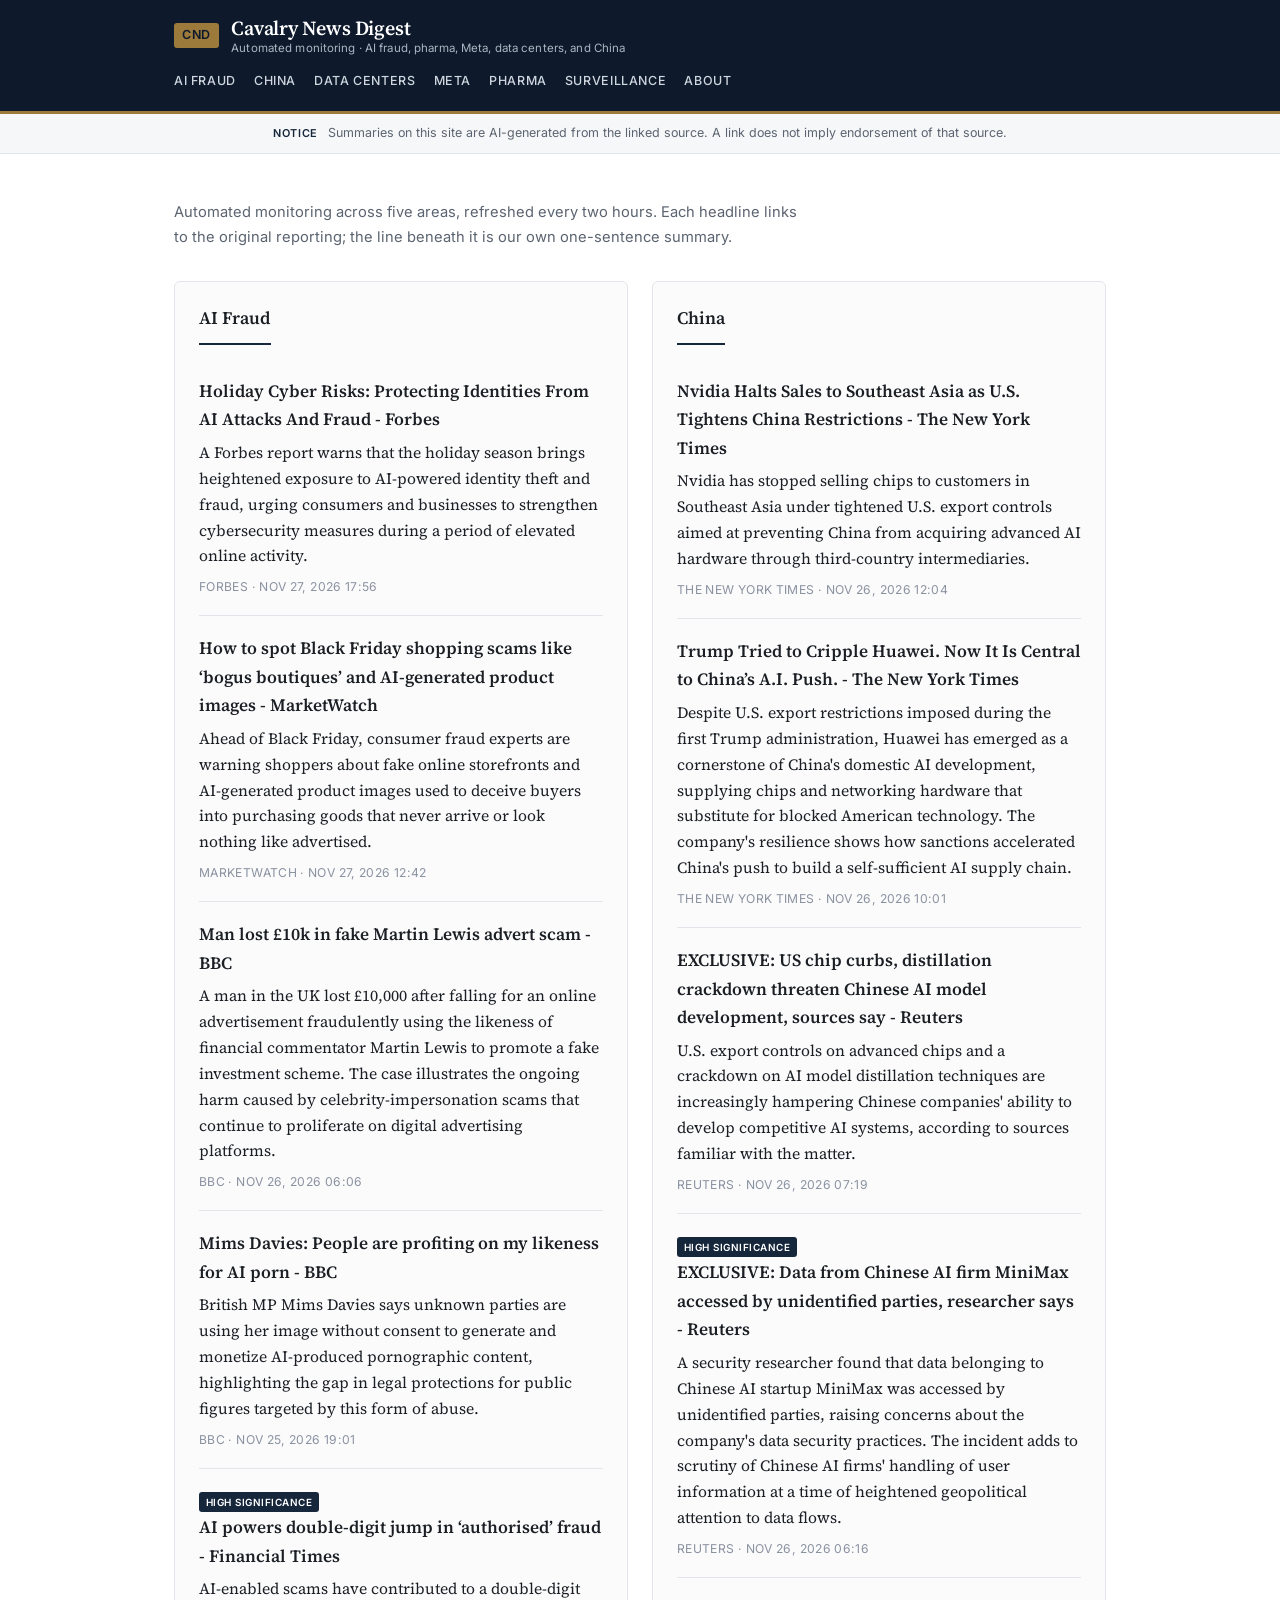
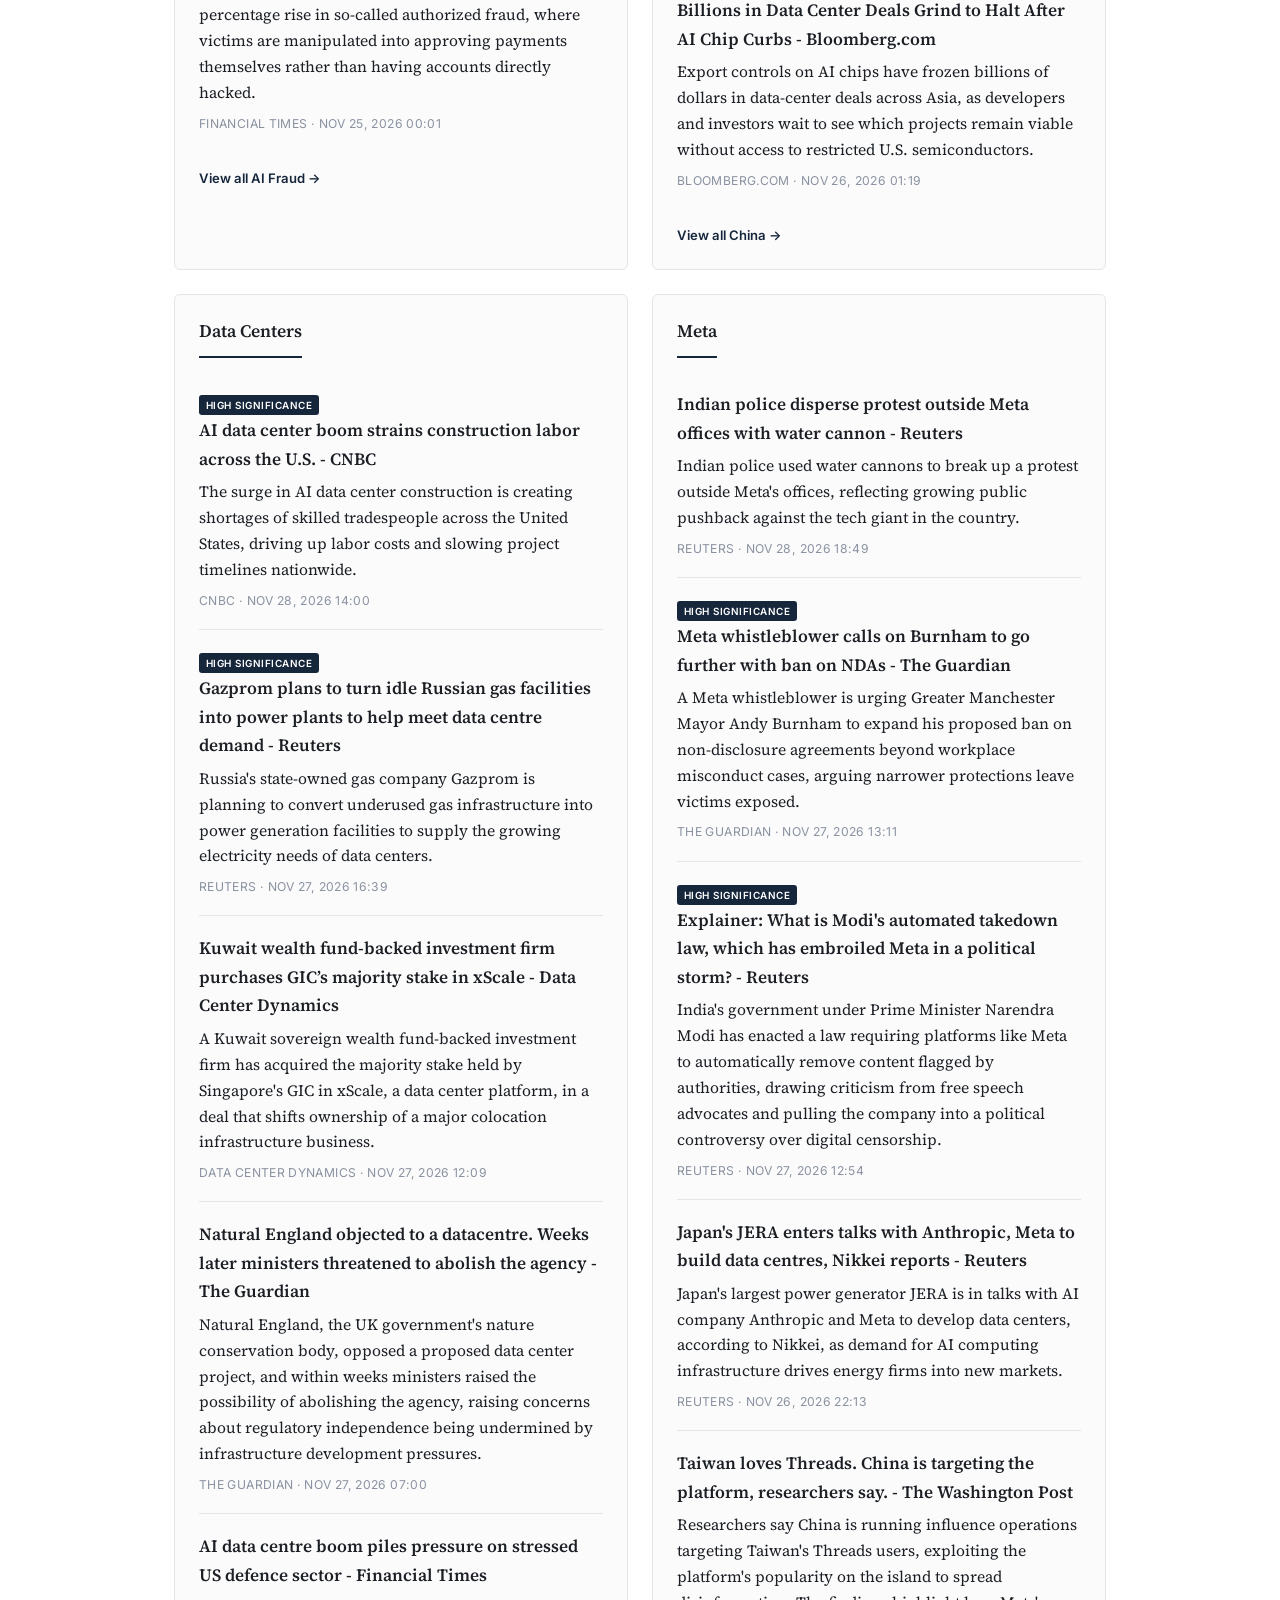
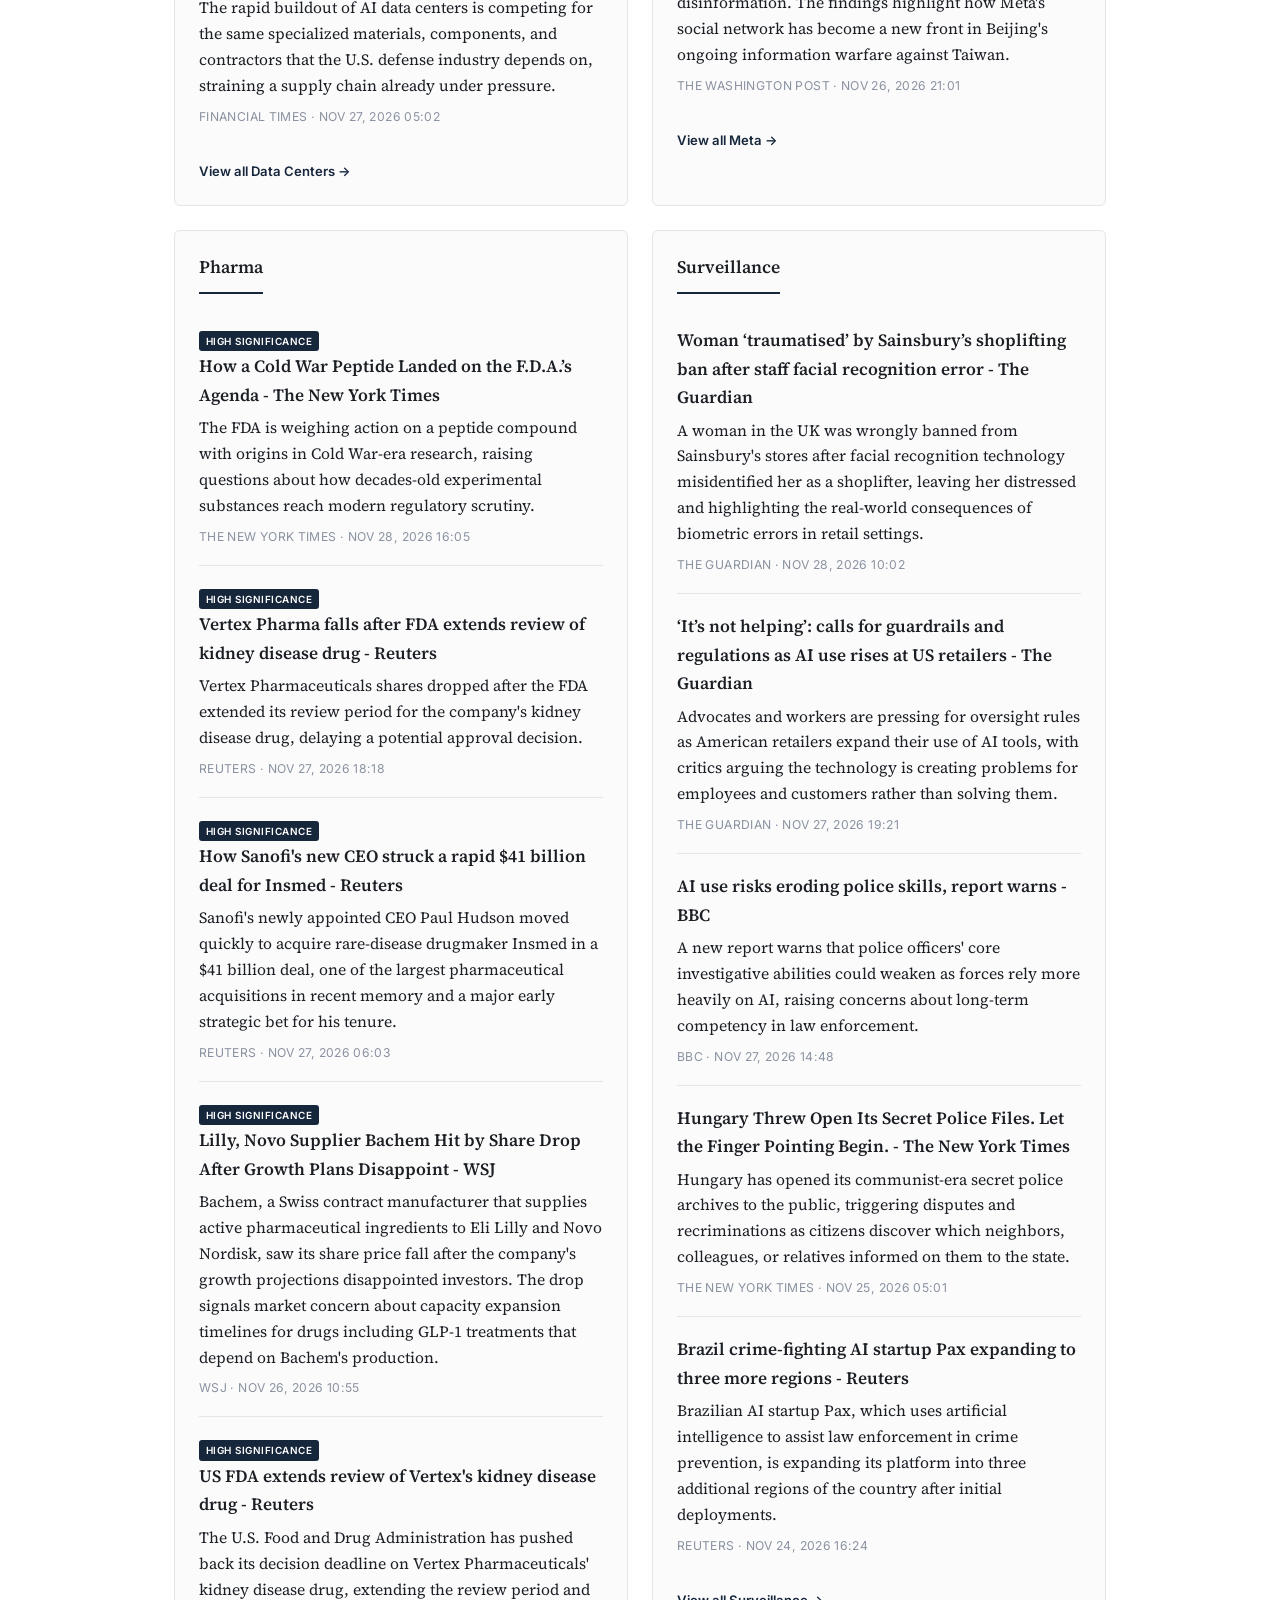
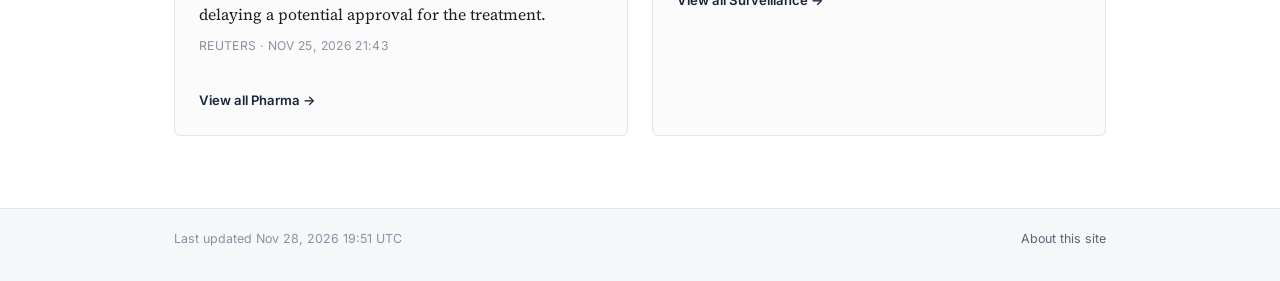
==== commit a1faf77d: "chore: update digest.db and rebuild site [skip ci]" ====
--- a/docs/index.html
+++ b/docs/index.html
@@ -135,6 +135,13 @@
         
         <li class="item">
           <span class="badge">HIGH SIGNIFICANCE</span>
+          <a class="item-title" href="https://news.google.com/rss/articles/[base64]?oc=5" rel="noopener noreferrer">AI data center boom strains construction labor across the U.S. - CNBC</a>
+          <p class="item-summary">The surge in AI data center construction is creating shortages of skilled tradespeople across the United States, driving up labor costs and slowing project timelines nationwide.</p>
+          <p class="item-meta">CNBC &middot; Nov 28, 2026 14:00</p>
+        </li>
+        
+        <li class="item">
+          <span class="badge">HIGH SIGNIFICANCE</span>
           <a class="item-title" href="https://news.google.com/rss/articles/[base64]?oc=5" rel="noopener noreferrer">Gazprom plans to turn idle Russian gas facilities into power plants to help meet data centre demand - Reuters</a>
           <p class="item-summary">Russia&#39;s state-owned gas company Gazprom is planning to convert underused gas infrastructure into power generation facilities to supply the growing electricity needs of data centers.</p>
           <p class="item-meta">Reuters &middot; Nov 27, 2026 16:39</p>
@@ -156,16 +163,9 @@
         
         <li class="item">
           
-          <a class="item-title" href="https://news.google.com/rss/articles/CBMihAFBVV95cUxOQ3ZHYWRoWjVZV3dlRXlseXQ2eTJhaGxOaWZiaEhEQ0JIVGVMaHhmUTBtalBxSGVGVzdhQnFKZTUwdXNfZV9TZFFmaDNkYUItbENYS2UzUEdXVElIU05DVlM4UU1rSHVyTkJpU0d1U1NaSlVLWXVRRkNhcW9PMmxDZzdWYTQ?oc=5" rel="noopener noreferrer">Engineers turn to tech to squeeze more out of constrained electricity grids - Financial Times</a>
-          <p class="item-summary">Engineers are deploying software and sensor technology to extract additional capacity from aging, overloaded electricity grids, a workaround gaining urgency as power demand from AI data centers and electrification surges faster than new infrastructure can be built.</p>
-          <p class="item-meta">Financial Times &middot; Nov 27, 2026 05:01</p>
-        </li>
-        
-        <li class="item">
-          <span class="badge">HIGH SIGNIFICANCE</span>
-          <a class="item-title" href="https://news.google.com/rss/articles/CBMihAFBVV95cUxQNWcxbmlEd1ZGSXcwaHhrSWRpcjB1UlN4UXBZdFROX2FYOExfME9CTEdOakEyeldCRGtwTVBiZGVfSE9NaTMwaHAxMWY5cy1nV21rWGJ2Mmx5Wmk5TWVxc1d6RTRJWDREeXB3WC0tdy15VGI0RWlOVlJ2ejRpUThsS1A4cno?oc=5" rel="noopener noreferrer">Data centre developers look to north England’s post-industrial sites - Financial Times</a>
-          <p class="item-summary">Data center developers are targeting former industrial land across northern England, drawn by available space and lower costs as planning constraints and power grid competition intensify around London.</p>
-          <p class="item-meta">Financial Times &middot; Nov 27, 2026 05:00</p>
+          <a class="item-title" href="https://news.google.com/rss/articles/CBMihAFBVV95cUxQRXVJYTZQS21pelB4NVVReDUxRnhpaVlBcDZ6bUdrem41YndfMzF3YmJvTmJVdk5aOTItZWttVFBaaUphTlNYQllqeVlVb1BQc3hkMjdPblZwVmI3ZXY2dEhJMFhVd3pBczk1X3hMajhrUElHWEVKMEpwVG95dzd3UGl2c0g?oc=5" rel="noopener noreferrer">AI data centre boom piles pressure on stressed US defence sector - Financial Times</a>
+          <p class="item-summary">The rapid buildout of AI data centers is competing for the same specialized materials, components, and contractors that the U.S. defense industry depends on, straining a supply chain already under pressure.</p>
+          <p class="item-meta">Financial Times &middot; Nov 27, 2026 05:02</p>
         </li>
         
       </ul>
@@ -177,6 +177,13 @@
     <h2><a href="pillar/meta.html">Meta</a></h2>
     
       <ul class="item-list">
+        
+        <li class="item">
+          
+          <a class="item-title" href="https://news.google.com/rss/articles/[base64]?oc=5" rel="noopener noreferrer">Indian police disperse protest outside Meta offices with water cannon - Reuters</a>
+          <p class="item-summary">Indian police used water cannons to break up a protest outside Meta&#39;s offices, reflecting growing public pushback against the tech giant in the country.</p>
+          <p class="item-meta">Reuters &middot; Nov 28, 2026 18:49</p>
+        </li>
         
         <li class="item">
           <span class="badge">HIGH SIGNIFICANCE</span>
@@ -206,13 +213,6 @@
           <p class="item-meta">The Washington Post &middot; Nov 26, 2026 21:01</p>
         </li>
         
-        <li class="item">
-          <span class="badge">HIGH SIGNIFICANCE</span>
-          <a class="item-title" href="https://news.google.com/rss/articles/[base64]?oc=5" rel="noopener noreferrer">Dutch groups ask court to halt Meta smart glasses sales over privacy concerns - Reuters</a>
-          <p class="item-summary">Dutch privacy advocacy groups have asked a court to block sales of Meta&#39;s Ray-Ban smart glasses in the Netherlands, arguing the devices can covertly capture and process bystanders&#39; personal data without consent. The case could set a precedent for how European regulators treat wearable AI-enabled cameras under privacy law.</p>
-          <p class="item-meta">Reuters &middot; Nov 26, 2026 15:20</p>
-        </li>
-        
       </ul>
       <a class="view-all" href="pillar/meta.html">View all Meta →</a>
     
@@ -222,6 +222,13 @@
     <h2><a href="pillar/pharma.html">Pharma</a></h2>
     
       <ul class="item-list">
+        
+        <li class="item">
+          <span class="badge">HIGH SIGNIFICANCE</span>
+          <a class="item-title" href="https://news.google.com/rss/articles/CBMihgFBVV95cUxOYkpEX29nTGlkY0R3QjdiMFpKbUI4dHVhc01ISTczNElPeGdFRk1Dalc5U0tKVXd5UGVwWEpITmNBdFVNdG9LLWlSZkp0RHNBYjdhc0lBeDlvUEUyOXcwNGVKR0lPcWhGaDZRWUp5LUxnTjU5Qm1kX1ZlQ0VEc3V0ajZFbXVNZw?oc=5" rel="noopener noreferrer">How a Cold War Peptide Landed on the F.D.A.’s Agenda - The New York Times</a>
+          <p class="item-summary">The FDA is weighing action on a peptide compound with origins in Cold War-era research, raising questions about how decades-old experimental substances reach modern regulatory scrutiny.</p>
+          <p class="item-meta">The New York Times &middot; Nov 28, 2026 16:05</p>
+        </li>
         
         <li class="item">
           <span class="badge">HIGH SIGNIFICANCE</span>
@@ -251,13 +258,6 @@
           <p class="item-meta">Reuters &middot; Nov 25, 2026 21:43</p>
         </li>
         
-        <li class="item">
-          
-          <a class="item-title" href="https://news.google.com/rss/articles/[base64]?oc=5" rel="noopener noreferrer">GSK says asthma drug comparable to its older drug for rare immune disorder - Reuters</a>
-          <p class="item-summary">GSK reported that its asthma drug delivered results comparable to an older treatment for a rare immune condition, potentially broadening the newer drug&#39;s commercial reach into additional patient populations.</p>
-          <p class="item-meta">Reuters &middot; Nov 25, 2026 17:37</p>
-        </li>
-        
       </ul>
       <a class="view-all" href="pillar/pharma.html">View all Pharma →</a>
     
@@ -267,6 +267,27 @@
     <h2><a href="pillar/surveillance.html">Surveillance</a></h2>
     
       <ul class="item-list">
+        
+        <li class="item">
+          
+          <a class="item-title" href="https://news.google.com/rss/articles/[base64]?oc=5" rel="noopener noreferrer">Woman ‘traumatised’ by Sainsbury’s shoplifting ban after staff facial recognition error - The Guardian</a>
+          <p class="item-summary">A woman in the UK was wrongly banned from Sainsbury&#39;s stores after facial recognition technology misidentified her as a shoplifter, leaving her distressed and highlighting the real-world consequences of biometric errors in retail settings.</p>
+          <p class="item-meta">The Guardian &middot; Nov 28, 2026 10:02</p>
+        </li>
+        
+        <li class="item">
+          
+          <a class="item-title" href="https://news.google.com/rss/articles/CBMihgFBVV95cUxOeDNCYVhQbUE2MU94UkxyalQyWkk3aFNpSk53aTRTaG5YZVp4ME5CdU1wcEVIaFhmam9NdVRweks0Q1M4ZUpMTV9pcnVEWlcwT0NKVUNySE9WcHJLYTd1TVpzZXVGdWQ1eUFhQmFTakVZZkNpelIxa2xVdkxZNFJ6eExEN3ZZQQ?oc=5" rel="noopener noreferrer">‘It’s not helping’: calls for guardrails and regulations as AI use rises at US retailers - The Guardian</a>
+          <p class="item-summary">Advocates and workers are pressing for oversight rules as American retailers expand their use of AI tools, with critics arguing the technology is creating problems for employees and customers rather than solving them.</p>
+          <p class="item-meta">The Guardian &middot; Nov 27, 2026 19:21</p>
+        </li>
+        
+        <li class="item">
+          
+          <a class="item-title" href="https://news.google.com/rss/articles/CBMiW0FVX3lxTE1PMzEwbHI1X3ptV0dBbHg1RVA3M3EtMGwyQ29hWkhGc1dBLW5JLTktbFg4S3JhMjN5QWpHUlMwdmZJVFF4QnBnWnRnQm9RUGx0dmFRbE9jcERwcjA?oc=5" rel="noopener noreferrer">AI use risks eroding police skills, report warns - BBC</a>
+          <p class="item-summary">A new report warns that police officers&#39; core investigative abilities could weaken as forces rely more heavily on AI, raising concerns about long-term competency in law enforcement.</p>
+          <p class="item-meta">BBC &middot; Nov 27, 2026 14:48</p>
+        </li>
         
         <li class="item">
           
@@ -282,27 +303,6 @@
           <p class="item-meta">Reuters &middot; Nov 24, 2026 16:24</p>
         </li>
         
-        <li class="item">
-          <span class="badge">HIGH SIGNIFICANCE</span>
-          <a class="item-title" href="https://news.google.com/rss/articles/[base64]?oc=5" rel="noopener noreferrer">D.C. police use Flock to find teen accused of stabbing another, taking Jordans - The Washington Post</a>
-          <p class="item-summary">Washington, D.C. police used Flock Safety&#39;s automated license plate recognition technology to locate and apprehend a teenager accused of stabbing another youth and stealing his Jordan sneakers, illustrating how surveillance tools are increasingly deployed in routine street crime cases.</p>
-          <p class="item-meta">The Washington Post &middot; Nov 24, 2026 06:12</p>
-        </li>
-        
-        <li class="item">
-          <span class="badge">HIGH SIGNIFICANCE</span>
-          <a class="item-title" href="https://news.google.com/rss/articles/[base64]?oc=5" rel="noopener noreferrer">How is Ring doorbell data used? Here’s what NC law enforcement can do with it - Raleigh News &amp; Observer</a>
-          <p class="item-summary">North Carolina law enforcement can access footage from Ring doorbells through direct requests to homeowners or, in some cases, through Meta&#39;s parent Amazon, highlighting ongoing questions about the boundaries of consumer surveillance data and police use.</p>
-          <p class="item-meta">Raleigh News &amp; Observer &middot; Nov 23, 2026 14:49</p>
-        </li>
-        
-        <li class="item">
-          <span class="badge">HIGH SIGNIFICANCE</span>
-          <a class="item-title" href="https://news.google.com/rss/articles/[base64]?oc=5" rel="noopener noreferrer">What a federal lawsuit discloses about how Norfolk police use Flock cameras - The Virginian-Pilot</a>
-          <p class="item-summary">A federal lawsuit against Norfolk police has revealed details about how the department uses Flock Safety license plate reader cameras, spotlighting the growing legal scrutiny of AI-powered surveillance tools used by local law enforcement.</p>
-          <p class="item-meta">The Virginian-Pilot &middot; Nov 22, 2026 15:52</p>
-        </li>
-        
       </ul>
       <a class="view-all" href="pillar/surveillance.html">View all Surveillance →</a>
     
@@ -315,7 +315,7 @@
 
 <footer>
   <div class="footer-inner">
-    <p class="footer-updated">Last updated Nov 28, 2026 10:05 UTC</p>
+    <p class="footer-updated">Last updated Nov 28, 2026 19:51 UTC</p>
     <p class="footer-links"><a href="about.html">About this site</a></p>
   </div>
 </footer>
